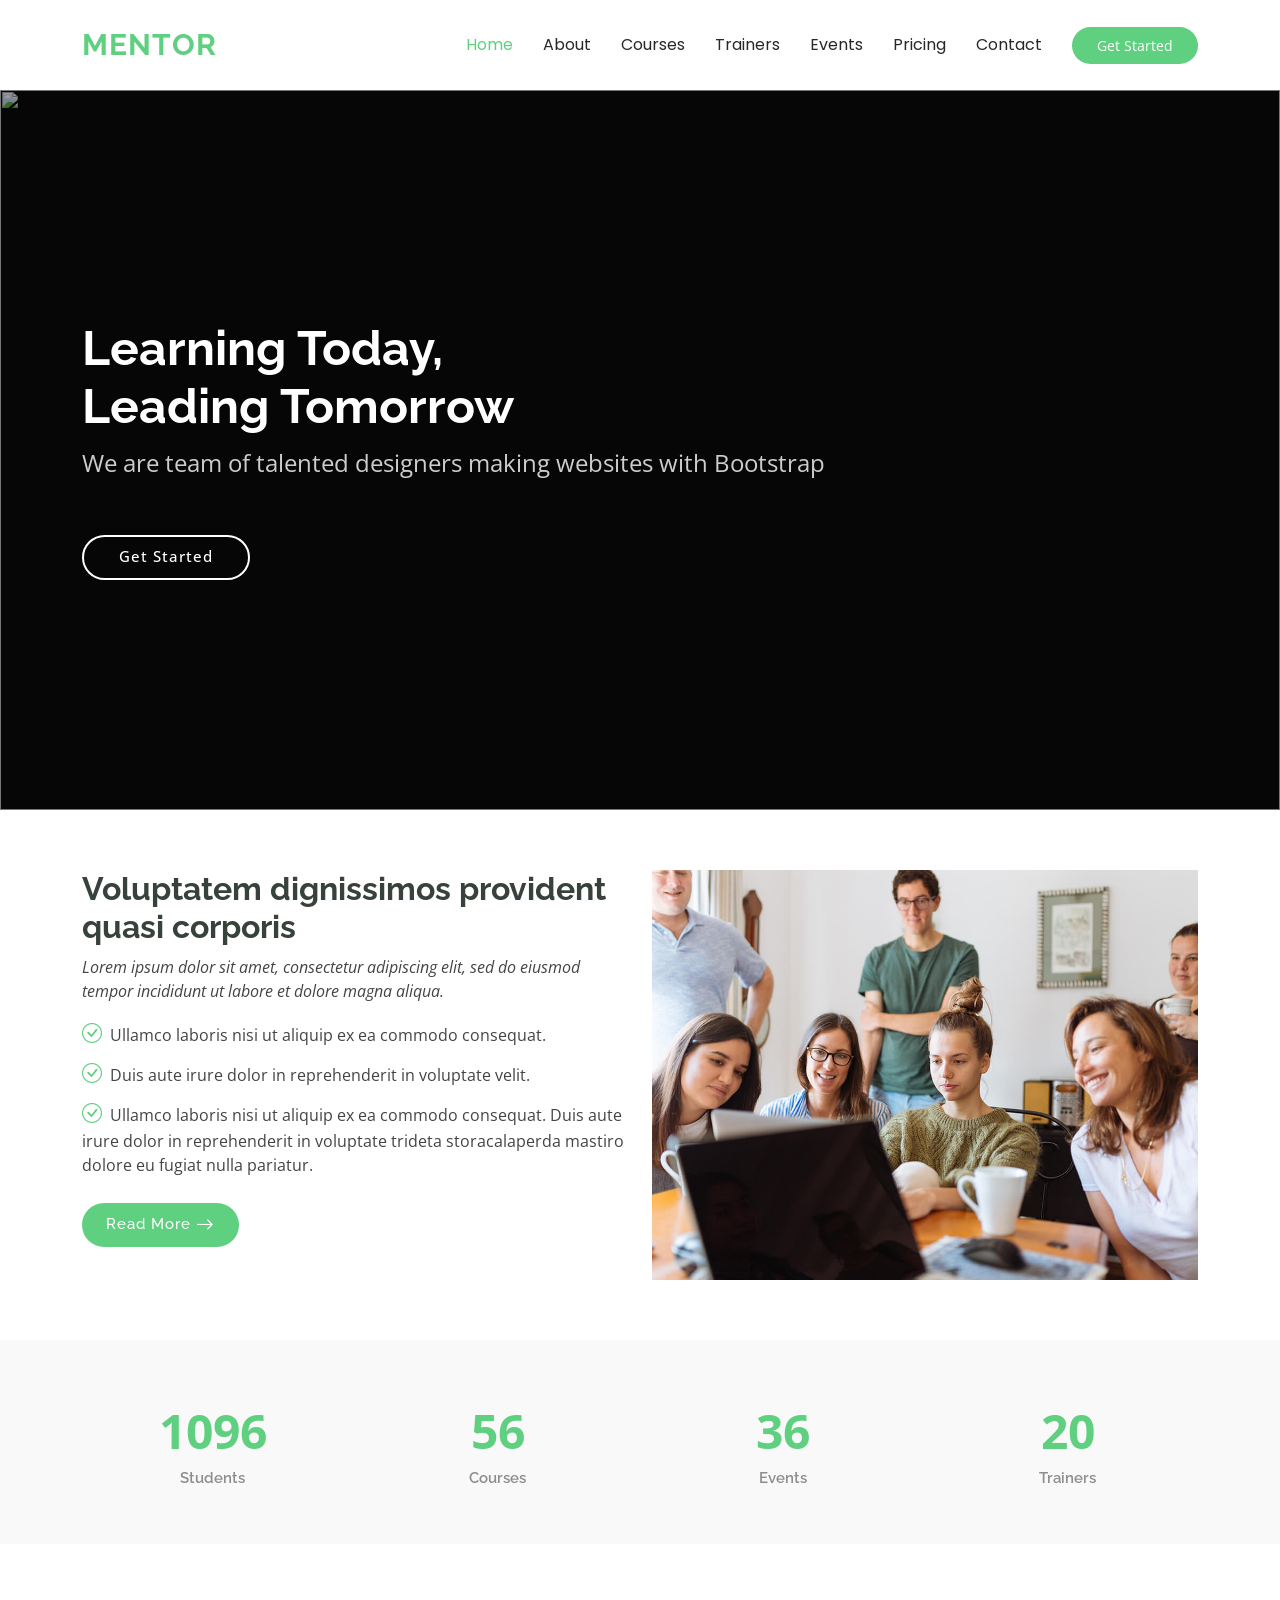
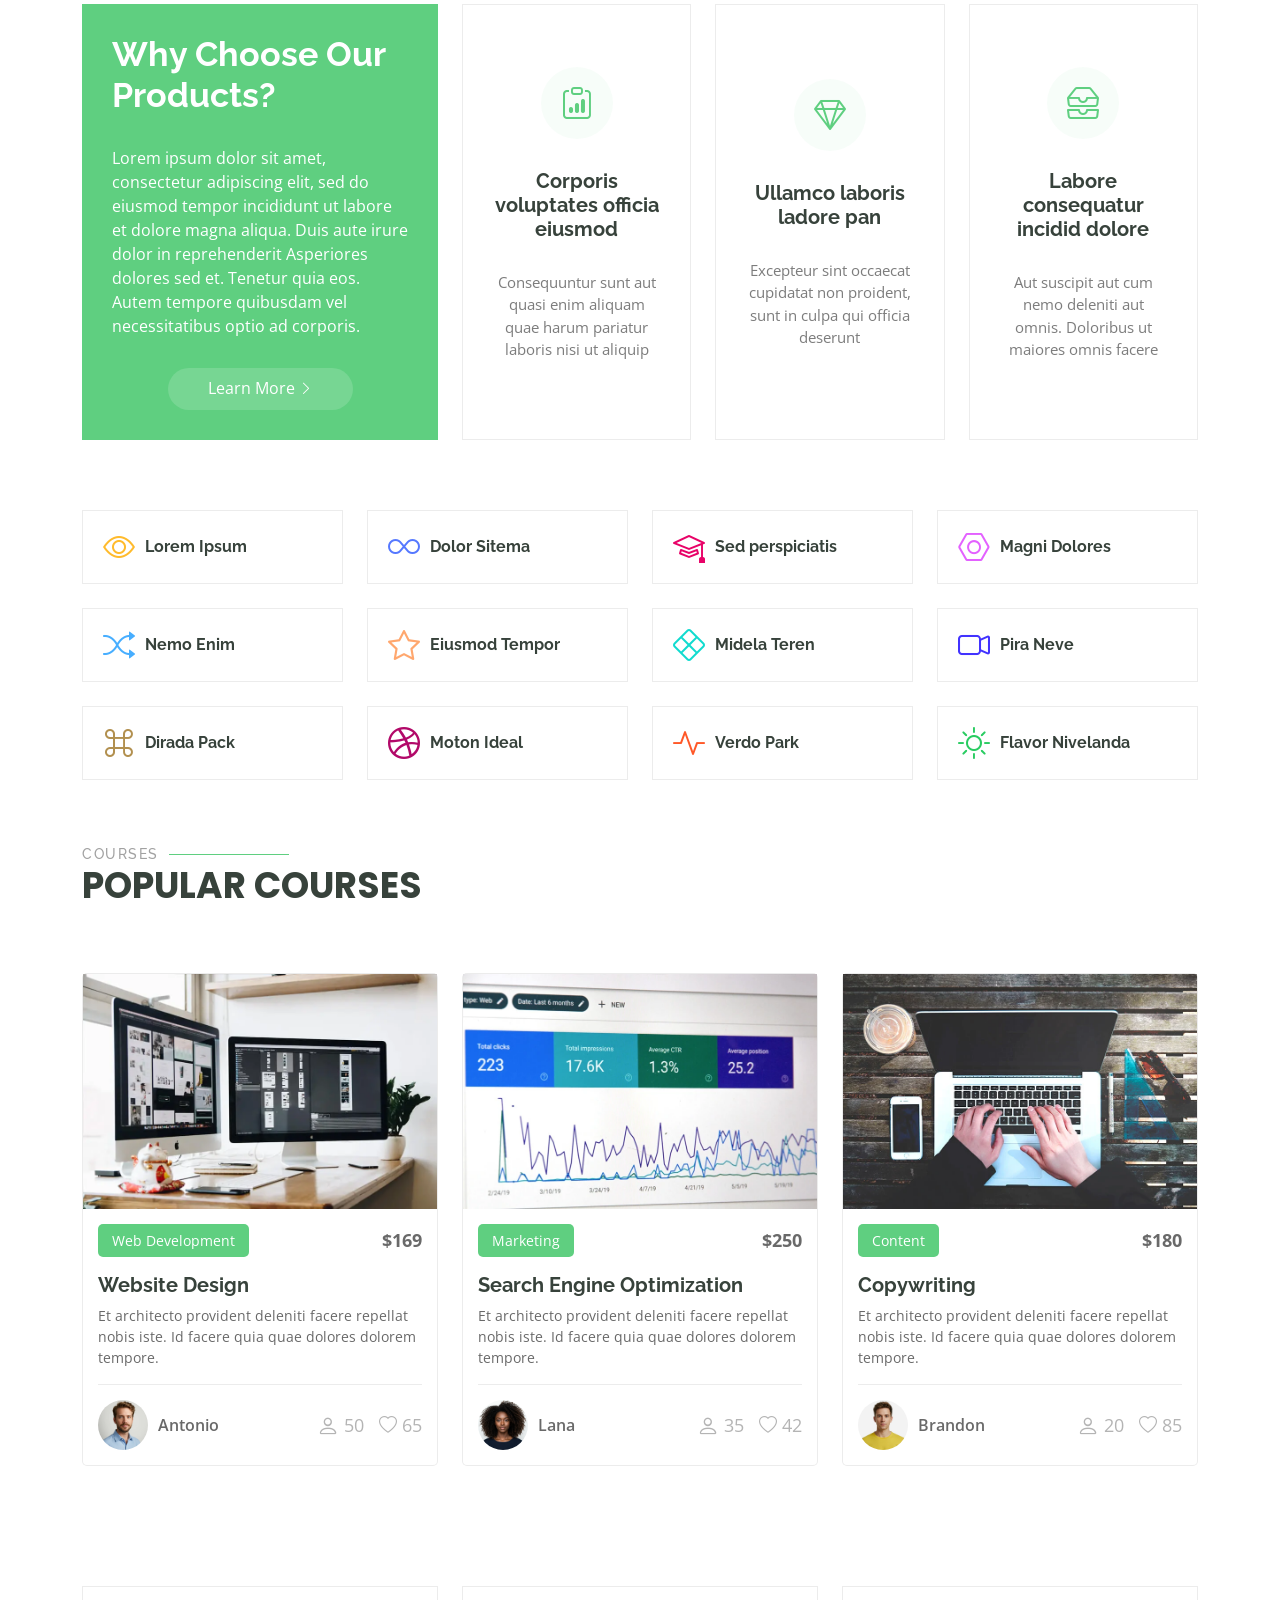
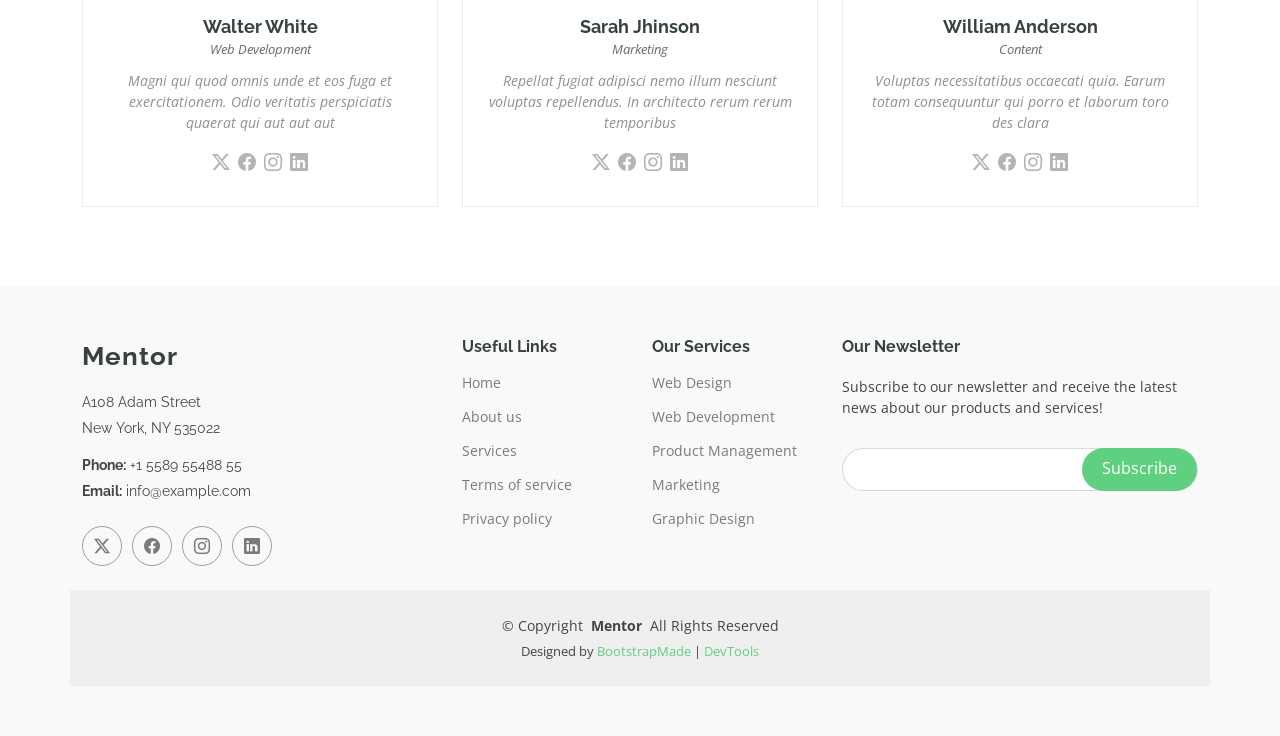
==== index.html @ c57521d7 "addition of template" ====
<!DOCTYPE html>
<html lang="en">

<head>
  <meta charset="utf-8">
  <meta content="width=device-width, initial-scale=1.0" name="viewport">
  <title>Index - Mentor Bootstrap Template</title>
  <meta name="description" content="">
  <meta name="keywords" content="">

  <!-- Favicons -->
  <link href="assets/img/favicon.png" rel="icon">
  <link href="assets/img/apple-touch-icon.png" rel="apple-touch-icon">

  <!-- Fonts -->
  <link href="https://fonts.googleapis.com" rel="preconnect">
  <link href="https://fonts.gstatic.com" rel="preconnect" crossorigin>
  <link href="https://fonts.googleapis.com/css2?family=Open+Sans:ital,wght@0,300;0,400;0,500;0,600;0,700;0,800;1,300;1,400;1,500;1,600;1,700;1,800&family=Poppins:ital,wght@0,100;0,200;0,300;0,400;0,500;0,600;0,700;0,800;0,900;1,100;1,200;1,300;1,400;1,500;1,600;1,700;1,800;1,900&family=Raleway:ital,wght@0,100;0,200;0,300;0,400;0,500;0,600;0,700;0,800;0,900;1,100;1,200;1,300;1,400;1,500;1,600;1,700;1,800;1,900&display=swap" rel="stylesheet">

  <!-- Vendor CSS Files -->
  <link href="assets/vendor/bootstrap/css/bootstrap.min.css" rel="stylesheet">
  <link href="assets/vendor/bootstrap-icons/bootstrap-icons.css" rel="stylesheet">
  <link href="assets/vendor/aos/aos.css" rel="stylesheet">
  <link href="assets/vendor/glightbox/css/glightbox.min.css" rel="stylesheet">
  <link href="assets/vendor/swiper/swiper-bundle.min.css" rel="stylesheet">

  <!-- Main CSS File -->
  <link href="assets/css/main.css" rel="stylesheet">

  <!-- =======================================================
  * Template Name: Mentor
  * Template URL: https://bootstrapmade.com/mentor-free-education-bootstrap-theme/
  * Updated: Jul 07 2025 with Bootstrap v5.3.7
  * Author: BootstrapMade.com
  * License: https://bootstrapmade.com/license/
  ======================================================== -->
</head>

<body class="index-page">

  <header id="header" class="header d-flex align-items-center sticky-top">
    <div class="container-fluid container-xl position-relative d-flex align-items-center">

      <a href="index.html" class="logo d-flex align-items-center me-auto">
        <!-- Uncomment the line below if you also wish to use an image logo -->
        <!-- <img src="assets/img/logo.webp" alt=""> -->
        <h1 class="sitename">Mentor</h1>
      </a>

      <nav id="navmenu" class="navmenu">
        <ul>
          <li><a href="index.html" class="active">Home<br></a></li>
          <li><a href="about.html">About</a></li>
          <li><a href="courses.html">Courses</a></li>
          <li><a href="trainers.html">Trainers</a></li>
          <li><a href="events.html">Events</a></li>
          <li><a href="pricing.html">Pricing</a></li>
          <li><a href="contact.html">Contact</a></li>
        </ul>
        <i class="mobile-nav-toggle d-xl-none bi bi-list"></i>
      </nav>

      <a class="btn-getstarted" href="courses.html">Get Started</a>

    </div>
  </header>

  <main class="main">

    <!-- Hero Section -->
    <section id="hero" class="hero section dark-background">

      <img src="assets/img/hero-bg.jpg" alt="" data-aos="fade-in">

      <div class="container">
        <h2 data-aos="fade-up" data-aos-delay="100">Learning Today,<br>Leading Tomorrow</h2>
        <p data-aos="fade-up" data-aos-delay="200">We are team of talented designers making websites with Bootstrap</p>
        <div class="d-flex mt-4" data-aos="fade-up" data-aos-delay="300">
          <a href="courses.html" class="btn-get-started">Get Started</a>
        </div>
      </div>

    </section><!-- /Hero Section -->

    <!-- About Section -->
    <section id="about" class="about section">

      <div class="container">

        <div class="row gy-4">

          <div class="col-lg-6 order-1 order-lg-2" data-aos="fade-up" data-aos-delay="100">
            <img src="assets/img/about.jpg" class="img-fluid" alt="">
          </div>

          <div class="col-lg-6 order-2 order-lg-1 content" data-aos="fade-up" data-aos-delay="200">
            <h3>Voluptatem dignissimos provident quasi corporis</h3>
            <p class="fst-italic">
              Lorem ipsum dolor sit amet, consectetur adipiscing elit, sed do eiusmod tempor incididunt ut labore et dolore
              magna aliqua.
            </p>
            <ul>
              <li><i class="bi bi-check-circle"></i> <span>Ullamco laboris nisi ut aliquip ex ea commodo consequat.</span></li>
              <li><i class="bi bi-check-circle"></i> <span>Duis aute irure dolor in reprehenderit in voluptate velit.</span></li>
              <li><i class="bi bi-check-circle"></i> <span>Ullamco laboris nisi ut aliquip ex ea commodo consequat. Duis aute irure dolor in reprehenderit in voluptate trideta storacalaperda mastiro dolore eu fugiat nulla pariatur.</span></li>
            </ul>
            <a href="#" class="read-more"><span>Read More</span><i class="bi bi-arrow-right"></i></a>
          </div>

        </div>

      </div>

    </section><!-- /About Section -->

    <!-- Counts Section -->
    <section id="counts" class="section counts light-background">

      <div class="container" data-aos="fade-up" data-aos-delay="100">

        <div class="row gy-4">

          <div class="col-lg-3 col-md-6">
            <div class="stats-item text-center w-100 h-100">
              <span data-purecounter-start="0" data-purecounter-end="1232" data-purecounter-duration="1" class="purecounter"></span>
              <p>Students</p>
            </div>
          </div><!-- End Stats Item -->

          <div class="col-lg-3 col-md-6">
            <div class="stats-item text-center w-100 h-100">
              <span data-purecounter-start="0" data-purecounter-end="64" data-purecounter-duration="1" class="purecounter"></span>
              <p>Courses</p>
            </div>
          </div><!-- End Stats Item -->

          <div class="col-lg-3 col-md-6">
            <div class="stats-item text-center w-100 h-100">
              <span data-purecounter-start="0" data-purecounter-end="42" data-purecounter-duration="1" class="purecounter"></span>
              <p>Events</p>
            </div>
          </div><!-- End Stats Item -->

          <div class="col-lg-3 col-md-6">
            <div class="stats-item text-center w-100 h-100">
              <span data-purecounter-start="0" data-purecounter-end="24" data-purecounter-duration="1" class="purecounter"></span>
              <p>Trainers</p>
            </div>
          </div><!-- End Stats Item -->

        </div>

      </div>

    </section><!-- /Counts Section -->

    <!-- Why Us Section -->
    <section id="why-us" class="section why-us">

      <div class="container">

        <div class="row gy-4">

          <div class="col-lg-4" data-aos="fade-up" data-aos-delay="100">
            <div class="why-box">
              <h3>Why Choose Our Products?</h3>
              <p>
                Lorem ipsum dolor sit amet, consectetur adipiscing elit, sed do eiusmod tempor incididunt ut labore et dolore magna aliqua. Duis aute irure dolor in reprehenderit
                Asperiores dolores sed et. Tenetur quia eos. Autem tempore quibusdam vel necessitatibus optio ad corporis.
              </p>
              <div class="text-center">
                <a href="#" class="more-btn"><span>Learn More</span> <i class="bi bi-chevron-right"></i></a>
              </div>
            </div>
          </div><!-- End Why Box -->

          <div class="col-lg-8 d-flex align-items-stretch">
            <div class="row gy-4" data-aos="fade-up" data-aos-delay="200">

              <div class="col-xl-4">
                <div class="icon-box d-flex flex-column justify-content-center align-items-center">
                  <i class="bi bi-clipboard-data"></i>
                  <h4>Corporis voluptates officia eiusmod</h4>
                  <p>Consequuntur sunt aut quasi enim aliquam quae harum pariatur laboris nisi ut aliquip</p>
                </div>
              </div><!-- End Icon Box -->

              <div class="col-xl-4" data-aos="fade-up" data-aos-delay="300">
                <div class="icon-box d-flex flex-column justify-content-center align-items-center">
                  <i class="bi bi-gem"></i>
                  <h4>Ullamco laboris ladore pan</h4>
                  <p>Excepteur sint occaecat cupidatat non proident, sunt in culpa qui officia deserunt</p>
                </div>
              </div><!-- End Icon Box -->

              <div class="col-xl-4" data-aos="fade-up" data-aos-delay="400">
                <div class="icon-box d-flex flex-column justify-content-center align-items-center">
                  <i class="bi bi-inboxes"></i>
                  <h4>Labore consequatur incidid dolore</h4>
                  <p>Aut suscipit aut cum nemo deleniti aut omnis. Doloribus ut maiores omnis facere</p>
                </div>
              </div><!-- End Icon Box -->

            </div>
          </div>

        </div>

      </div>

    </section><!-- /Why Us Section -->

    <!-- Features Section -->
    <section id="features" class="features section">

      <div class="container">

        <div class="row gy-4">

          <div class="col-lg-3 col-md-4" data-aos="fade-up" data-aos-delay="100">
            <div class="features-item">
              <i class="bi bi-eye" style="color: #ffbb2c;"></i>
              <h3><a href="" class="stretched-link">Lorem Ipsum</a></h3>
            </div>
          </div><!-- End Feature Item -->

          <div class="col-lg-3 col-md-4" data-aos="fade-up" data-aos-delay="200">
            <div class="features-item">
              <i class="bi bi-infinity" style="color: #5578ff;"></i>
              <h3><a href="" class="stretched-link">Dolor Sitema</a></h3>
            </div>
          </div><!-- End Feature Item -->

          <div class="col-lg-3 col-md-4" data-aos="fade-up" data-aos-delay="300">
            <div class="features-item">
              <i class="bi bi-mortarboard" style="color: #e80368;"></i>
              <h3><a href="" class="stretched-link">Sed perspiciatis</a></h3>
            </div>
          </div><!-- End Feature Item -->

          <div class="col-lg-3 col-md-4" data-aos="fade-up" data-aos-delay="400">
            <div class="features-item">
              <i class="bi bi-nut" style="color: #e361ff;"></i>
              <h3><a href="" class="stretched-link">Magni Dolores</a></h3>
            </div>
          </div><!-- End Feature Item -->

          <div class="col-lg-3 col-md-4" data-aos="fade-up" data-aos-delay="500">
            <div class="features-item">
              <i class="bi bi-shuffle" style="color: #47aeff;"></i>
              <h3><a href="" class="stretched-link">Nemo Enim</a></h3>
            </div>
          </div><!-- End Feature Item -->

          <div class="col-lg-3 col-md-4" data-aos="fade-up" data-aos-delay="600">
            <div class="features-item">
              <i class="bi bi-star" style="color: #ffa76e;"></i>
              <h3><a href="" class="stretched-link">Eiusmod Tempor</a></h3>
            </div>
          </div><!-- End Feature Item -->

          <div class="col-lg-3 col-md-4" data-aos="fade-up" data-aos-delay="700">
            <div class="features-item">
              <i class="bi bi-x-diamond" style="color: #11dbcf;"></i>
              <h3><a href="" class="stretched-link">Midela Teren</a></h3>
            </div>
          </div><!-- End Feature Item -->

          <div class="col-lg-3 col-md-4" data-aos="fade-up" data-aos-delay="800">
            <div class="features-item">
              <i class="bi bi-camera-video" style="color: #4233ff;"></i>
              <h3><a href="" class="stretched-link">Pira Neve</a></h3>
            </div>
          </div><!-- End Feature Item -->

          <div class="col-lg-3 col-md-4" data-aos="fade-up" data-aos-delay="900">
            <div class="features-item">
              <i class="bi bi-command" style="color: #b2904f;"></i>
              <h3><a href="" class="stretched-link">Dirada Pack</a></h3>
            </div>
          </div><!-- End Feature Item -->

          <div class="col-lg-3 col-md-4" data-aos="fade-up" data-aos-delay="1000">
            <div class="features-item">
              <i class="bi bi-dribbble" style="color: #b20969;"></i>
              <h3><a href="" class="stretched-link">Moton Ideal</a></h3>
            </div>
          </div><!-- End Feature Item -->

          <div class="col-lg-3 col-md-4" data-aos="fade-up" data-aos-delay="1100">
            <div class="features-item">
              <i class="bi bi-activity" style="color: #ff5828;"></i>
              <h3><a href="" class="stretched-link">Verdo Park</a></h3>
            </div>
          </div><!-- End Feature Item -->

          <div class="col-lg-3 col-md-4" data-aos="fade-up" data-aos-delay="1200">
            <div class="features-item">
              <i class="bi bi-brightness-high" style="color: #29cc61;"></i>
              <h3><a href="" class="stretched-link">Flavor Nivelanda</a></h3>
            </div>
          </div><!-- End Feature Item -->

        </div>

      </div>

    </section><!-- /Features Section -->

    <!-- Courses Section -->
    <section id="courses" class="courses section">

      <!-- Section Title -->
      <div class="container section-title" data-aos="fade-up">
        <h2>Courses</h2>
        <p>Popular Courses</p>
      </div><!-- End Section Title -->

      <div class="container">

        <div class="row">

          <div class="col-lg-4 col-md-6 d-flex align-items-stretch" data-aos="zoom-in" data-aos-delay="100">
            <div class="course-item">
              <img src="assets/img/course/course-1.webp" class="img-fluid" alt="...">
              <div class="course-content">
                <div class="d-flex justify-content-between align-items-center mb-3">
                  <p class="category">Web Development</p>
                  <p class="price">$169</p>
                </div>

                <h3><a href="course-details.html">Website Design</a></h3>
                <p class="description">Et architecto provident deleniti facere repellat nobis iste. Id facere quia quae dolores dolorem tempore.</p>
                <div class="trainer d-flex justify-content-between align-items-center">
                  <div class="trainer-profile d-flex align-items-center">
                    <img src="assets/img/person/person-m-7.webp" class="img-fluid" alt="">
                    <a href="" class="trainer-link">Antonio</a>
                  </div>
                  <div class="trainer-rank d-flex align-items-center">
                    <i class="bi bi-person user-icon"></i>&nbsp;50
                    &nbsp;&nbsp;
                    <i class="bi bi-heart heart-icon"></i>&nbsp;65
                  </div>
                </div>
              </div>
            </div>
          </div> <!-- End Course Item-->

          <div class="col-lg-4 col-md-6 d-flex align-items-stretch mt-4 mt-md-0" data-aos="zoom-in" data-aos-delay="200">
            <div class="course-item">
              <img src="assets/img/course/course-2.webp" class="img-fluid" alt="...">
              <div class="course-content">
                <div class="d-flex justify-content-between align-items-center mb-3">
                  <p class="category">Marketing</p>
                  <p class="price">$250</p>
                </div>

                <h3><a href="course-details.html">Search Engine Optimization</a></h3>
                <p class="description">Et architecto provident deleniti facere repellat nobis iste. Id facere quia quae dolores dolorem tempore.</p>
                <div class="trainer d-flex justify-content-between align-items-center">
                  <div class="trainer-profile d-flex align-items-center">
                    <img src="assets/img/person/person-f-14.webp" class="img-fluid" alt="">
                    <a href="" class="trainer-link">Lana</a>
                  </div>
                  <div class="trainer-rank d-flex align-items-center">
                    <i class="bi bi-person user-icon"></i>&nbsp;35
                    &nbsp;&nbsp;
                    <i class="bi bi-heart heart-icon"></i>&nbsp;42
                  </div>
                </div>
              </div>
            </div>
          </div> <!-- End Course Item-->

          <div class="col-lg-4 col-md-6 d-flex align-items-stretch mt-4 mt-lg-0" data-aos="zoom-in" data-aos-delay="300">
            <div class="course-item">
              <img src="assets/img/course/course-3.webp" class="img-fluid" alt="...">
              <div class="course-content">
                <div class="d-flex justify-content-between align-items-center mb-3">
                  <p class="category">Content</p>
                  <p class="price">$180</p>
                </div>

                <h3><a href="course-details.html">Copywriting</a></h3>
                <p class="description">Et architecto provident deleniti facere repellat nobis iste. Id facere quia quae dolores dolorem tempore.</p>
                <div class="trainer d-flex justify-content-between align-items-center">
                  <div class="trainer-profile d-flex align-items-center">
                    <img src="assets/img/person/person-m-12.webp" class="img-fluid" alt="">
                    <a href="" class="trainer-link">Brandon</a>
                  </div>
                  <div class="trainer-rank d-flex align-items-center">
                    <i class="bi bi-person user-icon"></i>&nbsp;20
                    &nbsp;&nbsp;
                    <i class="bi bi-heart heart-icon"></i>&nbsp;85
                  </div>
                </div>
              </div>
            </div>
          </div> <!-- End Course Item-->

        </div>

      </div>

    </section><!-- /Courses Section -->

    <!-- Trainers Index Section -->
    <section id="trainers-index" class="section trainers-index">

      <div class="container">

        <div class="row">

          <div class="col-lg-4 col-md-6 d-flex" data-aos="fade-up" data-aos-delay="100">
            <div class="member">
              <img src="assets/img/trainers/trainer-1.jpg" class="img-fluid" alt="">
              <div class="member-content">
                <h4>Walter White</h4>
                <span>Web Development</span>
                <p>
                  Magni qui quod omnis unde et eos fuga et exercitationem. Odio veritatis perspiciatis quaerat qui aut aut aut
                </p>
                <div class="social">
                  <a href=""><i class="bi bi-twitter-x"></i></a>
                  <a href=""><i class="bi bi-facebook"></i></a>
                  <a href=""><i class="bi bi-instagram"></i></a>
                  <a href=""><i class="bi bi-linkedin"></i></a>
                </div>
              </div>
            </div>
          </div><!-- End Team Member -->

          <div class="col-lg-4 col-md-6 d-flex" data-aos="fade-up" data-aos-delay="200">
            <div class="member">
              <img src="assets/img/trainers/trainer-2.jpg" class="img-fluid" alt="">
              <div class="member-content">
                <h4>Sarah Jhinson</h4>
                <span>Marketing</span>
                <p>
                  Repellat fugiat adipisci nemo illum nesciunt voluptas repellendus. In architecto rerum rerum temporibus
                </p>
                <div class="social">
                  <a href=""><i class="bi bi-twitter-x"></i></a>
                  <a href=""><i class="bi bi-facebook"></i></a>
                  <a href=""><i class="bi bi-instagram"></i></a>
                  <a href=""><i class="bi bi-linkedin"></i></a>
                </div>
              </div>
            </div>
          </div><!-- End Team Member -->

          <div class="col-lg-4 col-md-6 d-flex" data-aos="fade-up" data-aos-delay="300">
            <div class="member">
              <img src="assets/img/trainers/trainer-3.jpg" class="img-fluid" alt="">
              <div class="member-content">
                <h4>William Anderson</h4>
                <span>Content</span>
                <p>
                  Voluptas necessitatibus occaecati quia. Earum totam consequuntur qui porro et laborum toro des clara
                </p>
                <div class="social">
                  <a href=""><i class="bi bi-twitter-x"></i></a>
                  <a href=""><i class="bi bi-facebook"></i></a>
                  <a href=""><i class="bi bi-instagram"></i></a>
                  <a href=""><i class="bi bi-linkedin"></i></a>
                </div>
              </div>
            </div>
          </div><!-- End Team Member -->

        </div>

      </div>

    </section><!-- /Trainers Index Section -->

  </main>

  <footer id="footer" class="footer position-relative light-background">

    <div class="container footer-top">
      <div class="row gy-4">
        <div class="col-lg-4 col-md-6 footer-about">
          <a href="index.html" class="logo d-flex align-items-center">
            <span class="sitename">Mentor</span>
          </a>
          <div class="footer-contact pt-3">
            <p>A108 Adam Street</p>
            <p>New York, NY 535022</p>
            <p class="mt-3"><strong>Phone:</strong> <span>+1 5589 55488 55</span></p>
            <p><strong>Email:</strong> <span>info@example.com</span></p>
          </div>
          <div class="social-links d-flex mt-4">
            <a href=""><i class="bi bi-twitter-x"></i></a>
            <a href=""><i class="bi bi-facebook"></i></a>
            <a href=""><i class="bi bi-instagram"></i></a>
            <a href=""><i class="bi bi-linkedin"></i></a>
          </div>
        </div>

        <div class="col-lg-2 col-md-3 footer-links">
          <h4>Useful Links</h4>
          <ul>
            <li><a href="#">Home</a></li>
            <li><a href="#">About us</a></li>
            <li><a href="#">Services</a></li>
            <li><a href="#">Terms of service</a></li>
            <li><a href="#">Privacy policy</a></li>
          </ul>
        </div>

        <div class="col-lg-2 col-md-3 footer-links">
          <h4>Our Services</h4>
          <ul>
            <li><a href="#">Web Design</a></li>
            <li><a href="#">Web Development</a></li>
            <li><a href="#">Product Management</a></li>
            <li><a href="#">Marketing</a></li>
            <li><a href="#">Graphic Design</a></li>
          </ul>
        </div>

        <div class="col-lg-4 col-md-12 footer-newsletter">
          <h4>Our Newsletter</h4>
          <p>Subscribe to our newsletter and receive the latest news about our products and services!</p>
          <form action="#" method="post" class="email-form">
            <div class="newsletter-form"><input type="email" name="email"><input type="submit" value="Subscribe"></div>
            <div class="loading">Loading</div>
            <div class="error-message"></div>
            <div class="sent-message">Your subscription request has been sent. Thank you!</div>
          </form>
        </div>

      </div>
    </div>

    <div class="container copyright text-center mt-4">
      <p>© <span>Copyright</span> <strong class="px-1 sitename">Mentor</strong> <span>All Rights Reserved</span></p>
      <div class="credits">
        <!-- All the links in the footer should remain intact. -->
        <!-- You can delete the links only if you've purchased the pro version. -->
        <!-- Licensing information: https://bootstrapmade.com/license/ -->
        Designed by <a href="https://bootstrapmade.com/">BootstrapMade</a> | <a href="https://bootstrapmade.com/tools/">DevTools</a>
      </div>
    </div>

  </footer>

  <!-- Scroll Top -->
  <a href="#" id="scroll-top" class="scroll-top d-flex align-items-center justify-content-center"><i class="bi bi-arrow-up-short"></i></a>

  <!-- Preloader -->
  <div id="preloader"></div>

  <!-- Vendor JS Files -->
  <script src="assets/vendor/bootstrap/js/bootstrap.bundle.min.js"></script>
  <script src="assets/vendor/aos/aos.js"></script>
  <script src="assets/vendor/glightbox/js/glightbox.min.js"></script>
  <script src="assets/vendor/purecounter/purecounter_vanilla.js"></script>
  <script src="assets/vendor/swiper/swiper-bundle.min.js"></script>

  <!-- Main JS File -->
  <script src="assets/js/main.js"></script>

</body>

</html>
---- assets/css/main.css ----
/**
* Template Name: Mentor
* Template URL: https://bootstrapmade.com/mentor-free-education-bootstrap-theme/
* Updated: Jul 07 2025 with Bootstrap v5.3.7
* Author: BootstrapMade.com
* License: https://bootstrapmade.com/license/
*/

/*--------------------------------------------------------------
# Font & Color Variables
# Help: https://bootstrapmade.com/color-system/
--------------------------------------------------------------*/
/* Fonts */
:root {
  --default-font: "Open Sans",  system-ui, -apple-system, "Segoe UI", Roboto, "Helvetica Neue", Arial, "Noto Sans", "Liberation Sans", sans-serif, "Apple Color Emoji", "Segoe UI Emoji", "Segoe UI Symbol", "Noto Color Emoji";
  --heading-font: "Raleway",  sans-serif;
  --nav-font: "Poppins",  sans-serif;
}

/* Global Colors - The following color variables are used throughout the website. Updating them here will change the color scheme of the entire website */
:root { 
  --background-color: #ffffff; /* Background color for the entire website, including individual sections */
  --default-color: #444444; /* Default color used for the majority of the text content across the entire website */
  --heading-color: #37423b; /* Color for headings, subheadings and title throughout the website */
  --accent-color: #5fcf80; /* Accent color that represents your brand on the website. It's used for buttons, links, and other elements that need to stand out */
  --surface-color: #ffffff; /* The surface color is used as a background of boxed elements within sections, such as cards, icon boxes, or other elements that require a visual separation from the global background. */
  --contrast-color: #ffffff; /* Contrast color for text, ensuring readability against backgrounds of accent, heading, or default colors. */
}

/* Nav Menu Colors - The following color variables are used specifically for the navigation menu. They are separate from the global colors to allow for more customization options */
:root {
  --nav-color: #272828;  /* The default color of the main navmenu links */
  --nav-hover-color: #5fcf80; /* Applied to main navmenu links when they are hovered over or active */
  --nav-mobile-background-color: #ffffff; /* Used as the background color for mobile navigation menu */
  --nav-dropdown-background-color: #ffffff; /* Used as the background color for dropdown items that appear when hovering over primary navigation items */
  --nav-dropdown-color: #272828; /* Used for navigation links of the dropdown items in the navigation menu. */
  --nav-dropdown-hover-color: #5fcf80; /* Similar to --nav-hover-color, this color is applied to dropdown navigation links when they are hovered over. */
}

/* Color Presets - These classes override global colors when applied to any section or element, providing reuse of the sam color scheme. */

.light-background {
  --background-color: #f9f9f9;
  --surface-color: #ffffff;
}

.dark-background {
  --background-color: #060606;
  --default-color: #ffffff;
  --heading-color: #ffffff;
  --surface-color: #252525;
  --contrast-color: #ffffff;
}

/* Smooth scroll */
:root {
  scroll-behavior: smooth;
}

/*--------------------------------------------------------------
# General Styling & Shared Classes
--------------------------------------------------------------*/
body {
  color: var(--default-color);
  background-color: var(--background-color);
  font-family: var(--default-font);
}

a {
  color: var(--accent-color);
  text-decoration: none;
  transition: 0.3s;
}

a:hover {
  color: color-mix(in srgb, var(--accent-color), transparent 25%);
  text-decoration: none;
}

h1,
h2,
h3,
h4,
h5,
h6 {
  color: var(--heading-color);
  font-family: var(--heading-font);
}

/* Email Form Messages
------------------------------*/
.email-form .error-message {
  display: none;
  background: #df1529;
  color: #ffffff;
  text-align: left;
  padding: 15px;
  margin-bottom: 24px;
  font-weight: 600;
}

.email-form .sent-message {
  display: none;
  color: #ffffff;
  background: #059652;
  text-align: center;
  padding: 15px;
  margin-bottom: 24px;
  font-weight: 600;
}

.email-form .loading {
  display: none;
  background: var(--surface-color);
  text-align: center;
  padding: 15px;
  margin-bottom: 24px;
}

.email-form .loading:before {
  content: "";
  display: inline-block;
  border-radius: 50%;
  width: 24px;
  height: 24px;
  margin: 0 10px -6px 0;
  border: 3px solid var(--accent-color);
  border-top-color: var(--surface-color);
  animation: email-form-loading 1s linear infinite;
}

@keyframes email-form-loading {
  0% {
    transform: rotate(0deg);
  }

  100% {
    transform: rotate(360deg);
  }
}

/* Pulsating Play Button
------------------------------*/
.pulsating-play-btn {
  width: 94px;
  height: 94px;
  background: radial-gradient(var(--accent-color) 50%, color-mix(in srgb, var(--accent-color), transparent 75%) 52%);
  border-radius: 50%;
  display: block;
  position: relative;
  overflow: hidden;
}

.pulsating-play-btn:before {
  content: "";
  position: absolute;
  width: 120px;
  height: 120px;
  animation-delay: 0s;
  animation: pulsate-play-btn 2s;
  animation-direction: forwards;
  animation-iteration-count: infinite;
  animation-timing-function: steps;
  opacity: 1;
  border-radius: 50%;
  border: 5px solid color-mix(in srgb, var(--accent-color), transparent 30%);
  top: -15%;
  left: -15%;
  background: rgba(198, 16, 0, 0);
}

.pulsating-play-btn:after {
  content: "";
  position: absolute;
  left: 50%;
  top: 50%;
  transform: translateX(-40%) translateY(-50%);
  width: 0;
  height: 0;
  border-top: 10px solid transparent;
  border-bottom: 10px solid transparent;
  border-left: 15px solid #fff;
  z-index: 100;
  transition: all 400ms cubic-bezier(0.55, 0.055, 0.675, 0.19);
}

.pulsating-play-btn:hover:before {
  content: "";
  position: absolute;
  left: 50%;
  top: 50%;
  transform: translateX(-40%) translateY(-50%);
  width: 0;
  height: 0;
  border: none;
  border-top: 10px solid transparent;
  border-bottom: 10px solid transparent;
  border-left: 15px solid #fff;
  z-index: 200;
  animation: none;
  border-radius: 0;
}

.pulsating-play-btn:hover:after {
  border-left: 15px solid var(--accent-color);
  transform: scale(20);
}

@keyframes pulsate-play-btn {
  0% {
    transform: scale(0.6, 0.6);
    opacity: 1;
  }

  100% {
    transform: scale(1, 1);
    opacity: 0;
  }
}

/*--------------------------------------------------------------
# Global Header
--------------------------------------------------------------*/
.header {
  color: var(--default-color);
  background-color: var(--background-color);
  padding: 15px 0;
  transition: all 0.5s;
  z-index: 997;
}

.header .logo {
  line-height: 1;
}

.header .logo img {
  max-height: 36px;
  margin-right: 8px;
}

.header .logo h1 {
  font-weight: 700;
  font-size: 30px;
  margin: 0;
  letter-spacing: 1px;
  text-transform: uppercase;
  color: var(--accent-color);
}

.header .btn-getstarted,
.header .btn-getstarted:focus {
  color: var(--contrast-color);
  background: var(--accent-color);
  font-size: 14px;
  padding: 8px 25px;
  margin: 0 0 0 30px;
  border-radius: 50px;
  transition: 0.3s;
}

.header .btn-getstarted:hover,
.header .btn-getstarted:focus:hover {
  color: var(--contrast-color);
  background: color-mix(in srgb, var(--accent-color), transparent 15%);
}

@media (max-width: 1200px) {
  .header .logo {
    order: 1;
  }

  .header .btn-getstarted {
    order: 2;
    margin: 0 15px 0 0;
    padding: 6px 15px;
  }

  .header .navmenu {
    order: 3;
  }
}

.scrolled .header {
  box-shadow: 0px 0 18px rgba(0, 0, 0, 0.1);
}

/*--------------------------------------------------------------
# Navigation Menu
--------------------------------------------------------------*/
/* Navmenu - Desktop */
@media (min-width: 1200px) {
  .navmenu {
    padding: 0;
  }

  .navmenu ul {
    margin: 0;
    padding: 0;
    display: flex;
    list-style: none;
    align-items: center;
  }

  .navmenu li {
    position: relative;
  }

  .navmenu a,
  .navmenu a:focus {
    color: var(--nav-color);
    padding: 18px 15px;
    font-size: 16px;
    font-family: var(--nav-font);
    font-weight: 400;
    display: flex;
    align-items: center;
    justify-content: space-between;
    white-space: nowrap;
    transition: 0.3s;
  }

  .navmenu a i,
  .navmenu a:focus i {
    font-size: 12px;
    line-height: 0;
    margin-left: 5px;
    transition: 0.3s;
  }

  .navmenu li:last-child a {
    padding-right: 0;
  }

  .navmenu li:hover>a,
  .navmenu .active,
  .navmenu .active:focus {
    color: var(--nav-hover-color);
  }

  .navmenu .dropdown ul {
    margin: 0;
    padding: 10px 0;
    background: var(--nav-dropdown-background-color);
    display: block;
    position: absolute;
    visibility: hidden;
    left: 14px;
    top: 130%;
    opacity: 0;
    transition: 0.3s;
    border-radius: 4px;
    z-index: 99;
    box-shadow: 0px 0px 30px rgba(0, 0, 0, 0.1);
  }

  .navmenu .dropdown ul li {
    min-width: 200px;
  }

  .navmenu .dropdown ul a {
    padding: 10px 20px;
    font-size: 15px;
    text-transform: none;
    color: var(--nav-dropdown-color);
  }

  .navmenu .dropdown ul a i {
    font-size: 12px;
  }

  .navmenu .dropdown ul a:hover,
  .navmenu .dropdown ul .active:hover,
  .navmenu .dropdown ul li:hover>a {
    color: var(--nav-dropdown-hover-color);
  }

  .navmenu .dropdown:hover>ul {
    opacity: 1;
    top: 100%;
    visibility: visible;
  }

  .navmenu .dropdown .dropdown ul {
    top: 0;
    left: -90%;
    visibility: hidden;
  }

  .navmenu .dropdown .dropdown:hover>ul {
    opacity: 1;
    top: 0;
    left: -100%;
    visibility: visible;
  }
}

/* Navmenu - Mobile */
@media (max-width: 1199px) {
  .mobile-nav-toggle {
    color: var(--nav-color);
    font-size: 28px;
    line-height: 0;
    margin-right: 10px;
    cursor: pointer;
    transition: color 0.3s;
  }

  .navmenu {
    padding: 0;
    z-index: 9997;
  }

  .navmenu ul {
    display: none;
    list-style: none;
    position: absolute;
    inset: 60px 20px 20px 20px;
    padding: 10px 0;
    margin: 0;
    border-radius: 6px;
    background-color: var(--nav-mobile-background-color);
    border: 1px solid color-mix(in srgb, var(--default-color), transparent 90%);
    box-shadow: none;
    overflow-y: auto;
    transition: 0.3s;
    z-index: 9998;
  }

  .navmenu a,
  .navmenu a:focus {
    color: var(--nav-dropdown-color);
    padding: 10px 20px;
    font-family: var(--nav-font);
    font-size: 17px;
    font-weight: 500;
    display: flex;
    align-items: center;
    justify-content: space-between;
    white-space: nowrap;
    transition: 0.3s;
  }

  .navmenu a i,
  .navmenu a:focus i {
    font-size: 12px;
    line-height: 0;
    margin-left: 5px;
    width: 30px;
    height: 30px;
    display: flex;
    align-items: center;
    justify-content: center;
    border-radius: 50%;
    transition: 0.3s;
    background-color: color-mix(in srgb, var(--accent-color), transparent 90%);
  }

  .navmenu a i:hover,
  .navmenu a:focus i:hover {
    background-color: var(--accent-color);
    color: var(--contrast-color);
  }

  .navmenu a:hover,
  .navmenu .active,
  .navmenu .active:focus {
    color: var(--nav-dropdown-hover-color);
  }

  .navmenu .active i,
  .navmenu .active:focus i {
    background-color: var(--accent-color);
    color: var(--contrast-color);
    transform: rotate(180deg);
  }

  .navmenu .dropdown ul {
    position: static;
    display: none;
    z-index: 99;
    padding: 10px 0;
    margin: 10px 20px;
    background-color: var(--nav-dropdown-background-color);
    transition: all 0.5s ease-in-out;
  }

  .navmenu .dropdown ul ul {
    background-color: rgba(33, 37, 41, 0.1);
  }

  .navmenu .dropdown>.dropdown-active {
    display: block;
    background-color: rgba(33, 37, 41, 0.03);
  }

  .mobile-nav-active {
    overflow: hidden;
  }

  .mobile-nav-active .mobile-nav-toggle {
    color: #fff;
    position: absolute;
    font-size: 32px;
    top: 15px;
    right: 15px;
    margin-right: 0;
    z-index: 9999;
  }

  .mobile-nav-active .navmenu {
    position: fixed;
    overflow: hidden;
    inset: 0;
    background: rgba(33, 37, 41, 0.8);
    transition: 0.3s;
  }

  .mobile-nav-active .navmenu>ul {
    display: block;
  }
}

/*--------------------------------------------------------------
# Global Footer
--------------------------------------------------------------*/
.footer {
  color: var(--default-color);
  background-color: var(--background-color);
  font-size: 14px;
  padding-bottom: 50px;
  position: relative;
}

.footer .footer-top {
  padding-top: 50px;
}

.footer .footer-about .logo {
  margin-bottom: 0;
}

.footer .footer-about .logo img {
  max-height: 40px;
  margin-right: 6px;
}

.footer .footer-about .logo span {
  font-size: 26px;
  font-weight: 700;
  letter-spacing: 1px;
  font-family: var(--heading-font);
  color: var(--heading-color);
}

.footer .footer-about p {
  font-size: 14px;
  font-family: var(--heading-font);
}

.footer .social-links a {
  display: flex;
  align-items: center;
  justify-content: center;
  width: 40px;
  height: 40px;
  border-radius: 50%;
  border: 1px solid color-mix(in srgb, var(--default-color), transparent 50%);
  font-size: 16px;
  color: color-mix(in srgb, var(--default-color), transparent 30%);
  margin-right: 10px;
  transition: 0.3s;
}

.footer .social-links a:hover {
  color: var(--accent-color);
  border-color: var(--accent-color);
}

.footer h4 {
  font-size: 16px;
  font-weight: bold;
  position: relative;
  padding-bottom: 12px;
}

.footer .footer-links {
  margin-bottom: 30px;
}

.footer .footer-links ul {
  list-style: none;
  padding: 0;
  margin: 0;
}

.footer .footer-links ul i {
  padding-right: 2px;
  font-size: 12px;
  line-height: 0;
}

.footer .footer-links ul li {
  padding: 10px 0;
  display: flex;
  align-items: center;
}

.footer .footer-links ul li:first-child {
  padding-top: 0;
}

.footer .footer-links ul a {
  color: color-mix(in srgb, var(--default-color), transparent 30%);
  display: inline-block;
  line-height: 1;
}

.footer .footer-links ul a:hover {
  color: var(--accent-color);
}

.footer .footer-contact p {
  margin-bottom: 5px;
}

.footer .footer-newsletter .newsletter-form {
  margin-top: 30px;
  margin-bottom: 15px;
  padding: 6px 8px;
  position: relative;
  border-radius: 50px;
  border: 1px solid color-mix(in srgb, var(--default-color), transparent 80%);
  display: flex;
  background-color: var(--surface-color);
  transition: 0.3s;
}

.footer .footer-newsletter .newsletter-form:focus-within {
  border-color: var(--accent-color);
}

.footer .footer-newsletter .newsletter-form input[type=email] {
  border: 0;
  padding: 4px 8px;
  width: 100%;
  background-color: var(--surface-color);
  color: var(--default-color);
}

.footer .footer-newsletter .newsletter-form input[type=email]:focus-visible {
  outline: none;
}

.footer .footer-newsletter .newsletter-form input[type=submit] {
  border: 0;
  font-size: 16px;
  padding: 0 20px 2px 20px;
  margin: -7px -8px -7px 0;
  background: var(--accent-color);
  color: var(--contrast-color);
  transition: 0.3s;
  border-radius: 50px;
}

.footer .footer-newsletter .newsletter-form input[type=submit]:hover {
  background: color-mix(in srgb, var(--accent-color), transparent 20%);
}

.footer .copyright {
  padding-top: 25px;
  padding-bottom: 25px;
  background-color: color-mix(in srgb, var(--default-color), transparent 95%);
}

.footer .copyright p {
  margin-bottom: 0;
}

.footer .credits {
  margin-top: 6px;
  font-size: 13px;
}

/*--------------------------------------------------------------
# Preloader
--------------------------------------------------------------*/
#preloader {
  position: fixed;
  inset: 0;
  z-index: 999999;
  overflow: hidden;
  background: var(--background-color);
  transition: all 0.6s ease-out;
}

#preloader:before {
  content: "";
  position: fixed;
  top: calc(50% - 30px);
  left: calc(50% - 30px);
  border: 6px solid #ffffff;
  border-color: var(--accent-color) transparent var(--accent-color) transparent;
  border-radius: 50%;
  width: 60px;
  height: 60px;
  animation: animate-preloader 1.5s linear infinite;
}

@keyframes animate-preloader {
  0% {
    transform: rotate(0deg);
  }

  100% {
    transform: rotate(360deg);
  }
}

/*--------------------------------------------------------------
# Scroll Top Button
--------------------------------------------------------------*/
.scroll-top {
  position: fixed;
  visibility: hidden;
  opacity: 0;
  right: 15px;
  bottom: -15px;
  z-index: 99999;
  background-color: var(--accent-color);
  width: 44px;
  height: 44px;
  border-radius: 50px;
  transition: all 0.4s;
}

.scroll-top i {
  font-size: 24px;
  color: var(--contrast-color);
  line-height: 0;
}

.scroll-top:hover {
  background-color: color-mix(in srgb, var(--accent-color), transparent 20%);
  color: var(--contrast-color);
}

.scroll-top.active {
  visibility: visible;
  opacity: 1;
  bottom: 15px;
}

/*--------------------------------------------------------------
# Disable aos animation delay on mobile devices
--------------------------------------------------------------*/
@media screen and (max-width: 768px) {
  [data-aos-delay] {
    transition-delay: 0 !important;
  }
}

/*--------------------------------------------------------------
# Global Page Titles & Breadcrumbs
--------------------------------------------------------------*/
.page-title {
  --default-color: var(--contrast-color);
  --background-color: var(--accent-color);
  --heading-color: var(--contrast-color);
  color: var(--default-color);
  background-color: var(--background-color);
  position: relative;
}

.page-title .heading {
  padding: 80px 0;
  border-top: 1px solid color-mix(in srgb, var(--default-color), transparent 90%);
}

.page-title .heading h1 {
  font-size: 38px;
  font-weight: 700;
}

.page-title nav {
  background-color: color-mix(in srgb, var(--accent-color) 90%, black 5%);
  padding: 20px 0;
}

.page-title nav a {
  color: var(--default-color);
}

.page-title nav ol {
  display: flex;
  flex-wrap: wrap;
  list-style: none;
  margin: 0;
  font-size: 16px;
  font-weight: 600;
}

.page-title nav ol li+li {
  padding-left: 10px;
}

.page-title nav ol li+li::before {
  content: "/";
  display: inline-block;
  padding-right: 10px;
  color: color-mix(in srgb, var(--default-color), transparent 70%);
}

/*--------------------------------------------------------------
# Global Sections
--------------------------------------------------------------*/
section,
.section {
  color: var(--default-color);
  background-color: var(--background-color);
  padding: 60px 0;
  scroll-margin-top: 900px;
  overflow: clip;
}

@media (max-width: 1199px) {

  section,
  .section {
    scroll-margin-top: 66px;
  }
}

/*--------------------------------------------------------------
# Global Section Titles
--------------------------------------------------------------*/
.section-title {
  padding-bottom: 60px;
  position: relative;
}

.section-title h2 {
  font-size: 14px;
  font-weight: 500;
  padding: 0;
  line-height: 1px;
  margin: 0;
  letter-spacing: 1.5px;
  text-transform: uppercase;
  color: color-mix(in srgb, var(--default-color), transparent 50%);
  position: relative;
}

.section-title h2::after {
  content: "";
  width: 120px;
  height: 1px;
  display: inline-block;
  background: var(--accent-color);
  margin: 4px 10px;
}

.section-title p {
  color: var(--heading-color);
  margin: 0;
  font-size: 36px;
  font-weight: 700;
  font-family: var(--nav-font);
  text-transform: uppercase;
}

/*--------------------------------------------------------------
# Hero Section
--------------------------------------------------------------*/
.hero {
  width: 100%;
  min-height: 80vh;
  position: relative;
  padding: 80px 0;
  display: flex;
  align-items: center;
  justify-content: center;
  color: var(--default-color);
}

.hero img {
  position: absolute;
  inset: 0;
  display: block;
  width: 100%;
  height: 100%;
  object-fit: cover;
  z-index: 1;
}

.hero:before {
  content: "";
  background: color-mix(in srgb, var(--background-color), transparent 60%);
  position: absolute;
  inset: 0;
  z-index: 2;
}

.hero .container {
  position: relative;
  z-index: 3;
}

.hero h2 {
  margin: 0;
  font-size: 48px;
  font-weight: 700;
}

.hero p {
  color: color-mix(in srgb, var(--default-color), transparent 20%);
  margin: 10px 0 0 0;
  font-size: 24px;
}

.hero .btn-get-started {
  font-weight: 500;
  font-size: 15px;
  letter-spacing: 1px;
  display: inline-block;
  padding: 8px 35px 10px 35px;
  border-radius: 50px;
  transition: 0.4s;
  margin-top: 30px;
  border: 2px solid var(--default-color);
  color: var(--default-color);
}

.hero .btn-get-started:hover {
  background: var(--accent-color);
  border: 2px solid var(--accent-color);
}

@media (max-width: 768px) {
  .hero h2 {
    font-size: 32px;
  }

  .hero p {
    font-size: 18px;
  }
}

/*--------------------------------------------------------------
# About Section
--------------------------------------------------------------*/
.about .content h3 {
  font-size: 2rem;
  font-weight: 700;
}

.about .content ul {
  list-style: none;
  padding: 0;
}

.about .content ul li {
  padding-bottom: 10px;
}

.about .content ul i {
  font-size: 1.25rem;
  margin-right: 4px;
  color: var(--accent-color);
}

.about .content p:last-child {
  margin-bottom: 0;
}

.about .content .read-more {
  background: var(--accent-color);
  color: var(--contrast-color);
  font-family: var(--heading-font);
  font-weight: 500;
  font-size: 15px;
  letter-spacing: 1px;
  padding: 10px 24px 12px 24px;
  border-radius: 50px;
  transition: 0.3s;
  display: inline-flex;
  align-items: center;
  justify-content: center;
}

.about .content .read-more i {
  font-size: 18px;
  margin-left: 5px;
  line-height: 0;
  transition: 0.3s;
}

.about .content .read-more:hover {
  background: color-mix(in srgb, var(--accent-color), transparent 20%);
  padding-right: 19px;
}

.about .content .read-more:hover i {
  margin-left: 10px;
}

/*--------------------------------------------------------------
# Counts Section
--------------------------------------------------------------*/
.counts {
  padding: 25px 0;
}

.counts .stats-item {
  padding: 30px;
  width: 100%;
}

.counts .stats-item span {
  font-size: 48px;
  display: block;
  color: var(--accent-color);
  font-weight: 700;
}

.counts .stats-item p {
  color: color-mix(in srgb, var(--default-color), transparent 40%);
  padding: 0;
  margin: 0;
  font-family: var(--heading-font);
  font-size: 15px;
  font-weight: 600;
}

/*--------------------------------------------------------------
# Why Us Section
--------------------------------------------------------------*/
.why-us .why-box {
  color: var(--contrast-color);
  background: var(--accent-color);
  padding: 30px;
}

.why-us .why-box h3 {
  color: var(--contrast-color);
  font-weight: 700;
  font-size: 34px;
  margin-bottom: 30px;
}

.why-us .why-box p {
  margin-bottom: 30px;
}

.why-us .why-box .more-btn {
  display: inline-block;
  background: color-mix(in srgb, var(--contrast-color), transparent 85%);
  padding: 8px 40px 10px 40px;
  color: var(--contrast-color);
  transition: all ease-in-out 0.4s;
  border-radius: 50px;
}

.why-us .why-box .more-btn i {
  font-size: 14px;
}

.why-us .why-box .more-btn:hover {
  color: var(--accent-color);
  background: var(--surface-color);
}

.why-us .icon-box {
  background-color: var(--surface-color);
  text-align: center;
  padding: 40px 30px;
  width: 100%;
  height: 100%;
  border: 1px solid color-mix(in srgb, var(--default-color), transparent 90%);
}

.why-us .icon-box i {
  color: var(--accent-color);
  font-size: 32px;
  margin-bottom: 30px;
  background: color-mix(in srgb, var(--accent-color), transparent 95%);
  border-radius: 50px;
  display: flex;
  align-items: center;
  justify-content: center;
  width: 72px;
  height: 72px;
  transition: 0.3s;
}

.why-us .icon-box h4 {
  font-size: 20px;
  font-weight: 700;
  margin: 0 0 30px 0;
}

.why-us .icon-box p {
  font-size: 15px;
  color: color-mix(in srgb, var(--default-color), transparent 30%);
}

.why-us .icon-box:hover i {
  color: var(--contrast-color);
  background: var(--accent-color);
}

/*--------------------------------------------------------------
# Features Section
--------------------------------------------------------------*/
.features {
  padding: 10px 0;
}

.features .features-item {
  background-color: var(--surface-color);
  display: flex;
  align-items: center;
  padding: 20px;
  transition: 0.3s;
  border: 1px solid color-mix(in srgb, var(--default-color), transparent 90%);
  position: relative;
}

.features .features-item i {
  font-size: 32px;
  padding-right: 10px;
  line-height: 0;
}

.features .features-item h3 {
  font-weight: 700;
  margin: 0;
  padding: 0;
  line-height: 1;
  font-size: 16px;
}

.features .features-item h3 a {
  color: var(--heading-color);
  transition: 0.3s;
}

.features .features-item:hover {
  border-color: var(--accent-color);
}

.features .features-item:hover h3 a {
  color: var(--accent-color);
}

/*--------------------------------------------------------------
# Courses Section
--------------------------------------------------------------*/
.courses .course-item {
  background-color: var(--surface-color);
  border: 1px solid color-mix(in srgb, var(--default-color), transparent 90%);
  border-radius: 5px;
}

.courses .course-content {
  padding: 15px;
}

.courses .course-content h3 {
  font-weight: 700;
  font-size: 20px;
}

.courses .course-content h3 a {
  color: var(--heading-color);
  transition: 0.3s;
}

.courses .course-content h3 a:hover {
  color: var(--accent-color);
}

.courses .course-content .category {
  background: var(--accent-color);
  color: var(--contrast-color);
  font-size: 14px;
  padding: 6px 14px;
  margin: 0;
  border-radius: 5px;
}

.courses .course-content .price {
  margin: 0;
  font-weight: 700;
  font-size: 18px;
  color: color-mix(in srgb, var(--default-color), transparent 20%);
}

.courses .course-content .description {
  font-size: 14px;
  color: color-mix(in srgb, var(--default-color), transparent 20%);
}

.courses .trainer {
  padding-top: 15px;
  border-top: 1px solid color-mix(in srgb, var(--default-color), transparent 90%);
}

.courses .trainer .trainer-profile img {
  max-width: 50px;
  border-radius: 50px;
}

.courses .trainer .trainer-profile .trainer-link {
  padding-left: 10px;
  font-weight: 600;
  font-size: 16px;
  color: color-mix(in srgb, var(--default-color), transparent 20%);
  transition: 0.3s;
}

.courses .trainer .trainer-profile .trainer-link:hover {
  color: var(--accent-color);
}

.courses .trainer .trainer-rank {
  font-size: 18px;
  color: color-mix(in srgb, var(--default-color), transparent 60%);
}

.courses .trainer .trainer-rank .user-icon {
  font-size: 22px;
}

/*--------------------------------------------------------------
# Trainers Index Section
--------------------------------------------------------------*/
.trainers-index .member {
  background-color: var(--surface-color);
  border: 1px solid color-mix(in srgb, var(--default-color), transparent 90%);
  text-align: center;
  margin-bottom: 20px;
}

.trainers-index .member img {
  margin: -1px -1px 30px -1px;
}

.trainers-index .member .member-content {
  padding: 0 20px 30px 20px;
}

.trainers-index .member h4 {
  font-weight: 700;
  margin-bottom: 2px;
  font-size: 18px;
}

.trainers-index .member span {
  font-style: italic;
  display: block;
  font-size: 13px;
  color: color-mix(in srgb, var(--default-color), transparent 20%);
}

.trainers-index .member p {
  padding-top: 10px;
  font-size: 14px;
  font-style: italic;
  color: color-mix(in srgb, var(--default-color), transparent 40%);
}

.trainers-index .member .social {
  margin-top: 15px;
}

.trainers-index .member .social a {
  color: color-mix(in srgb, var(--default-color), transparent 60%);
  transition: 0.3s;
}

.trainers-index .member .social a:hover {
  color: var(--accent-color);
}

.trainers-index .member .social i {
  font-size: 18px;
  margin: 0 2px;
}

/*--------------------------------------------------------------
# About Us Section
--------------------------------------------------------------*/
.about-us .content h3 {
  font-size: 2rem;
  font-weight: 700;
}

.about-us .content ul {
  list-style: none;
  padding: 0;
}

.about-us .content ul li {
  padding-bottom: 10px;
}

.about-us .content ul i {
  font-size: 1.25rem;
  margin-right: 4px;
  color: var(--accent-color);
}

.about-us .content p:last-child {
  margin-bottom: 0;
}

/*--------------------------------------------------------------
# Testimonials Section
--------------------------------------------------------------*/
.testimonials .testimonial-wrap {
  padding-left: 50px;
}

.testimonials .testimonials-carousel,
.testimonials .testimonials-slider {
  overflow: hidden;
}

.testimonials .testimonial-item {
  background-color: var(--surface-color);
  border: 1px solid color-mix(in srgb, var(--default-color), transparent 90%);
  box-sizing: content-box;
  padding: 30px 30px 30px 60px;
  margin: 30px 15px;
  min-height: 200px;
  position: relative;
}

.testimonials .testimonial-item .testimonial-img {
  width: 90px;
  border-radius: 10px;
  border: 6px solid var(--background-color);
  position: absolute;
  left: -45px;
}

.testimonials .testimonial-item h3 {
  font-size: 18px;
  font-weight: bold;
  margin: 10px 0 5px 0;
}

.testimonials .testimonial-item h4 {
  color: color-mix(in srgb, var(--default-color), transparent 50%);
  font-size: 14px;
  margin: 0;
}

.testimonials .testimonial-item .stars {
  margin: 10px 0;
}

.testimonials .testimonial-item .stars i {
  color: #ffc107;
  margin: 0 1px;
}

.testimonials .testimonial-item .quote-icon-left,
.testimonials .testimonial-item .quote-icon-right {
  color: color-mix(in srgb, var(--accent-color), transparent 60%);
  font-size: 26px;
  line-height: 0;
}

.testimonials .testimonial-item .quote-icon-left {
  display: inline-block;
  left: -5px;
  position: relative;
}

.testimonials .testimonial-item .quote-icon-right {
  display: inline-block;
  right: -5px;
  position: relative;
  top: 10px;
  transform: scale(-1, -1);
}

.testimonials .testimonial-item p {
  font-style: italic;
  margin: 15px auto 15px auto;
}

.testimonials .swiper-wrapper {
  height: auto;
}

.testimonials .swiper-pagination {
  margin-top: 20px;
  position: relative;
}

.testimonials .swiper-pagination .swiper-pagination-bullet {
  width: 12px;
  height: 12px;
  background-color: var(--background-color);
  opacity: 1;
  border: 1px solid var(--accent-color);
}

.testimonials .swiper-pagination .swiper-pagination-bullet-active {
  background-color: var(--accent-color);
}

@media (max-width: 767px) {
  .testimonials .testimonial-wrap {
    padding-left: 0;
  }

  .testimonials .testimonials-carousel,
  .testimonials .testimonials-slider {
    overflow: hidden;
  }

  .testimonials .testimonial-item {
    padding: 30px;
    margin: 15px;
  }

  .testimonials .testimonial-item .testimonial-img {
    position: static;
    left: auto;
  }
}

/*--------------------------------------------------------------
# Course Details Section
--------------------------------------------------------------*/
.course-details .course-header {
  margin-bottom: 40px;
}

.course-details .course-header .course-image {
  margin-bottom: 20px;
  border-radius: 12px;
  overflow: hidden;
}

.course-details .course-header .course-image img {
  width: 100%;
  height: 400px;
  object-fit: cover;
}

.course-details .course-header .course-meta {
  display: flex;
  justify-content: space-between;
  align-items: center;
  flex-wrap: wrap;
  gap: 20px;
}

@media (max-width: 768px) {
  .course-details .course-header .course-meta {
    flex-direction: column;
    align-items: flex-start;
  }
}

.course-details .course-header .instructor {
  display: flex;
  align-items: center;
  gap: 15px;
}

.course-details .course-header .instructor .instructor-avatar {
  width: 60px;
  height: 60px;
  border-radius: 50%;
  object-fit: cover;
}

.course-details .course-header .instructor .instructor-info h6 {
  margin: 0;
  font-size: 16px;
  font-weight: 600;
  color: var(--heading-color);
}

.course-details .course-header .instructor .instructor-info span {
  font-size: 14px;
  color: color-mix(in srgb, var(--default-color), transparent 30%);
}

.course-details .course-header .course-stats {
  display: flex;
  gap: 25px;
}

@media (max-width: 576px) {
  .course-details .course-header .course-stats {
    flex-wrap: wrap;
    gap: 15px;
  }
}

.course-details .course-header .course-stats .stat-item {
  display: flex;
  align-items: center;
  gap: 8px;
  font-size: 14px;
  color: var(--default-color);
}

.course-details .course-header .course-stats .stat-item i {
  color: var(--accent-color);
}

.course-details .course-content {
  margin-bottom: 50px;
}

.course-details .course-content h2 {
  font-size: 32px;
  margin-bottom: 25px;
  color: var(--heading-color);
}

@media (max-width: 768px) {
  .course-details .course-content h2 {
    font-size: 26px;
  }
}

.course-details .course-content .course-description {
  margin-bottom: 40px;
}

.course-details .course-content .course-description p {
  font-size: 16px;
  line-height: 1.7;
  margin-bottom: 15px;
  color: var(--default-color);
}

.course-details .course-content .what-you-learn {
  background-color: var(--surface-color);
  padding: 30px;
  border-radius: 12px;
  border: 1px solid color-mix(in srgb, var(--default-color), transparent 90%);
}

.course-details .course-content .what-you-learn h3 {
  font-size: 24px;
  margin-bottom: 25px;
  color: var(--heading-color);
}

.course-details .course-content .what-you-learn .learn-list {
  list-style: none;
  padding: 0;
  margin: 0;
}

.course-details .course-content .what-you-learn .learn-list li {
  display: flex;
  align-items: flex-start;
  gap: 12px;
  margin-bottom: 15px;
  font-size: 15px;
  line-height: 1.6;
  color: var(--default-color);
}

.course-details .course-content .what-you-learn .learn-list li i {
  color: var(--accent-color);
  font-size: 18px;
  margin-top: 2px;
  flex-shrink: 0;
}

.course-details .course-curriculum {
  margin-bottom: 50px;
}

.course-details .course-curriculum h3 {
  font-size: 24px;
  margin-bottom: 30px;
  color: var(--heading-color);
}

.course-details .course-curriculum .curriculum-section {
  margin-bottom: 25px;
  border: 1px solid color-mix(in srgb, var(--default-color), transparent 90%);
  border-radius: 8px;
  overflow: hidden;
}

.course-details .course-curriculum .curriculum-section .section-header {
  background-color: var(--surface-color);
  padding: 20px;
  display: flex;
  justify-content: space-between;
  align-items: center;
  border-bottom: 1px solid color-mix(in srgb, var(--default-color), transparent 90%);
}

@media (max-width: 576px) {
  .course-details .course-curriculum .curriculum-section .section-header {
    flex-direction: column;
    align-items: flex-start;
    gap: 10px;
  }
}

.course-details .course-curriculum .curriculum-section .section-header h4 {
  font-size: 18px;
  margin: 0;
  color: var(--heading-color);
}

.course-details .course-curriculum .curriculum-section .section-header .lessons-count {
  font-size: 14px;
  color: color-mix(in srgb, var(--default-color), transparent 30%);
}

.course-details .course-curriculum .curriculum-section .lessons {
  padding: 0;
}

.course-details .course-curriculum .curriculum-section .lessons .lesson-item {
  padding: 15px 20px;
  display: flex;
  justify-content: space-between;
  align-items: center;
  border-bottom: 1px solid color-mix(in srgb, var(--default-color), transparent 95%);
  transition: background-color 0.3s;
}

.course-details .course-curriculum .curriculum-section .lessons .lesson-item:hover {
  background-color: color-mix(in srgb, var(--accent-color), transparent 95%);
}

.course-details .course-curriculum .curriculum-section .lessons .lesson-item:last-child {
  border-bottom: none;
}

.course-details .course-curriculum .curriculum-section .lessons .lesson-item .lesson-info {
  display: flex;
  align-items: center;
  gap: 12px;
}

.course-details .course-curriculum .curriculum-section .lessons .lesson-item .lesson-info i {
  color: var(--accent-color);
  font-size: 18px;
}

.course-details .course-curriculum .curriculum-section .lessons .lesson-item .lesson-info span {
  font-size: 15px;
  color: var(--default-color);
}

.course-details .course-curriculum .curriculum-section .lessons .lesson-item .lesson-duration {
  font-size: 14px;
  color: color-mix(in srgb, var(--default-color), transparent 40%);
  font-weight: 500;
}

.course-details .course-sidebar {
  position: sticky;
  top: 100px;
}

.course-details .course-sidebar .pricing-card {
  background-color: var(--surface-color);
  border: 1px solid color-mix(in srgb, var(--default-color), transparent 90%);
  border-radius: 12px;
  padding: 30px;
  text-align: center;
  margin-bottom: 30px;
  box-shadow: 0 5px 20px color-mix(in srgb, var(--default-color), transparent 90%);
}

.course-details .course-sidebar .pricing-card .price {
  margin-bottom: 10px;
}

.course-details .course-sidebar .pricing-card .price .currency {
  font-size: 24px;
  font-weight: 600;
  color: var(--accent-color);
  vertical-align: top;
}

.course-details .course-sidebar .pricing-card .price .amount {
  font-size: 48px;
  font-weight: 700;
  color: var(--accent-color);
}

.course-details .course-sidebar .pricing-card .price .period {
  font-size: 16px;
  color: color-mix(in srgb, var(--default-color), transparent 40%);
}

.course-details .course-sidebar .pricing-card .original-price {
  font-size: 18px;
  color: color-mix(in srgb, var(--default-color), transparent 50%);
  text-decoration: line-through;
  margin-bottom: 25px;
}

.course-details .course-sidebar .pricing-card .course-features {
  margin-bottom: 30px;
}

.course-details .course-sidebar .pricing-card .course-features .feature {
  display: flex;
  align-items: center;
  gap: 12px;
  margin-bottom: 12px;
  text-align: left;
}

.course-details .course-sidebar .pricing-card .course-features .feature i {
  color: var(--accent-color);
  font-size: 16px;
  width: 16px;
}

.course-details .course-sidebar .pricing-card .course-features .feature span {
  font-size: 14px;
  color: var(--default-color);
}

.course-details .course-sidebar .pricing-card .btn-enroll {
  width: 100%;
  padding: 15px;
  background-color: var(--accent-color);
  color: var(--contrast-color);
  border: none;
  border-radius: 8px;
  font-size: 16px;
  font-weight: 600;
  margin-bottom: 15px;
  transition: all 0.3s;
}

.course-details .course-sidebar .pricing-card .btn-enroll:hover {
  background-color: color-mix(in srgb, var(--accent-color), black 10%);
  transform: translateY(-2px);
}

.course-details .course-sidebar .pricing-card .btn-preview {
  width: 100%;
  padding: 15px;
  background-color: transparent;
  color: var(--accent-color);
  border: 2px solid var(--accent-color);
  border-radius: 8px;
  font-size: 16px;
  font-weight: 600;
  transition: all 0.3s;
}

.course-details .course-sidebar .pricing-card .btn-preview:hover {
  background-color: var(--accent-color);
  color: var(--contrast-color);
}

.course-details .course-sidebar .course-info-card {
  background-color: var(--surface-color);
  border: 1px solid color-mix(in srgb, var(--default-color), transparent 90%);
  border-radius: 12px;
  padding: 25px;
  margin-bottom: 30px;
}

.course-details .course-sidebar .course-info-card h4 {
  font-size: 18px;
  margin-bottom: 20px;
  color: var(--heading-color);
}

.course-details .course-sidebar .course-info-card .info-item {
  display: flex;
  justify-content: space-between;
  margin-bottom: 12px;
  padding-bottom: 12px;
  border-bottom: 1px solid color-mix(in srgb, var(--default-color), transparent 95%);
}

.course-details .course-sidebar .course-info-card .info-item:last-child {
  margin-bottom: 0;
  padding-bottom: 0;
  border-bottom: none;
}

.course-details .course-sidebar .course-info-card .info-item .label {
  font-size: 14px;
  font-weight: 600;
  color: var(--default-color);
}

.course-details .course-sidebar .course-info-card .info-item .value {
  font-size: 14px;
  color: color-mix(in srgb, var(--default-color), transparent 20%);
}

.course-details .course-sidebar .course-tags {
  background-color: var(--surface-color);
  border: 1px solid color-mix(in srgb, var(--default-color), transparent 90%);
  border-radius: 12px;
  padding: 25px;
}

.course-details .course-sidebar .course-tags h4 {
  font-size: 18px;
  margin-bottom: 20px;
  color: var(--heading-color);
}

.course-details .course-sidebar .course-tags .tags-list {
  display: flex;
  flex-wrap: wrap;
  gap: 10px;
}

.course-details .course-sidebar .course-tags .tags-list .tag {
  padding: 6px 12px;
  background-color: color-mix(in srgb, var(--accent-color), transparent 90%);
  color: var(--accent-color);
  border-radius: 20px;
  font-size: 12px;
  font-weight: 500;
  transition: all 0.3s;
}

.course-details .course-sidebar .course-tags .tags-list .tag:hover {
  background-color: var(--accent-color);
  color: var(--contrast-color);
}

@media (max-width: 768px) {
  .course-details .course-sidebar {
    position: static;
    margin-top: 40px;
  }
}

/*--------------------------------------------------------------
# Tabs Section
--------------------------------------------------------------*/
.tabs {
  padding-top: 30;
}

.tabs .nav-tabs {
  border: 0;
}

.tabs .nav-link {
  background-color: var(--background-color);
  border: 0;
  padding: 12px 15px;
  transition: 0.3s;
  color: var(--default-color);
  border-radius: 0;
  border-right: 2px solid color-mix(in srgb, var(--default-color), transparent 90%);
  font-weight: 600;
  font-size: 15px;
}

.tabs .nav-link:hover {
  color: var(--accent-color);
}

.tabs .nav-link.active {
  background-color: var(--surface-color);
  color: var(--accent-color);
  border-color: var(--accent-color);
}

.tabs .tab-pane.active {
  animation: fadeIn 0.5s ease-out;
}

.tabs .details h3 {
  font-size: 26px;
  font-weight: 600;
  margin-bottom: 20px;
}

.tabs .details p {
  color: color-mix(in srgb, var(--default-color), transparent 20%);
}

.tabs .details p:last-child {
  margin-bottom: 0;
}

@media (max-width: 992px) {
  .tabs .nav-link {
    border: 0;
    padding: 15px;
  }

  .tabs .nav-link.active {
    color: var(--accent-color);
    background: var(--accent-color);
  }
}

/*--------------------------------------------------------------
# Trainers Section
--------------------------------------------------------------*/
.trainers .member {
  position: relative;
}

.trainers .member .member-img {
  margin: 0 80px;
  border-radius: 50%;
  overflow: hidden;
  position: relative;
}

@media (max-width: 1024px) {
  .trainers .member .member-img {
    margin: 0 60px;
  }
}

.trainers .member .member-img img {
  position: relative;
  z-index: 1;
}

.trainers .member .member-img .social {
  position: absolute;
  inset: 0;
  background-color: rgba(0, 0, 0, 0.6);
  display: flex;
  justify-content: center;
  align-items: center;
  z-index: 2;
  padding-bottom: 20px;
  transition: 0.3s;
  visibility: hidden;
  opacity: 0;
}

.trainers .member .member-img .social a {
  transition: 0.3s;
  color: var(--contrast-color);
  font-size: 20px;
  margin: 0 8px;
}

.trainers .member .member-img .social a:hover {
  color: var(--accent-color);
}

.trainers .member .member-info {
  margin-top: 30px;
}

.trainers .member .member-info h4 {
  font-weight: 700;
  margin-bottom: 6px;
  font-size: 18px;
}

.trainers .member .member-info span {
  font-style: italic;
  display: block;
  font-size: 15px;
  color: color-mix(in srgb, var(--default-color), transparent 40%);
  margin-bottom: 10px;
}

.trainers .member .member-info p {
  margin-bottom: 0;
  font-size: 14px;
}

.trainers .member:hover .member-img .social {
  padding-bottom: 0;
  visibility: visible;
  opacity: 1;
}

/*--------------------------------------------------------------
# Events Section
--------------------------------------------------------------*/
.events .card {
  background-color: var(--background-color);
  border: 0;
  padding: 0 30px;
  margin-bottom: 60px;
  position: relative;
}

.events .card-img {
  width: calc(100% + 60px);
  margin-left: -30px;
  overflow: hidden;
  z-index: 9;
  border-radius: 0;
}

.events .card-img img {
  max-width: 100%;
  transition: all 0.3s ease-in-out;
}

.events .card-body {
  z-index: 10;
  background: var(--surface-color);
  border-top: 4px solid var(--surface-color);
  padding: 30px;
  box-shadow: 0px 2px 15px rgba(0, 0, 0, 0.1);
  margin-top: -60px;
  transition: 0.3s;
}

.events .card-title {
  font-weight: 700;
  text-align: center;
  margin-bottom: 20px;
}

.events .card-title a {
  color: var(--default-color);
  transition: 0.3s;
}

.events .card-text {
  color: color-mix(in srgb, var(--default-color), transparent 30%);
}

.events .card:hover img {
  transform: scale(1.1);
}

.events .card:hover .card-body {
  border-color: var(--accent-color);
}

.events .card:hover .card-body .card-title a {
  color: var(--accent-color);
}

/*--------------------------------------------------------------
# Pricing Section
--------------------------------------------------------------*/
.pricing .pricing-item {
  background-color: var(--surface-color);
  box-shadow: 0px 0px 4px rgba(0, 0, 0, 0.1);
  padding: 20px;
  text-align: center;
  border-radius: 5px;
  position: relative;
  overflow: hidden;
}

.pricing .pricing-item h3 {
  margin: -20px -20px 20px -20px;
  padding: 20px 15px;
  font-size: 16px;
  font-weight: 600;
  color: color-mix(in srgb, var(--default-color), transparent 20%);
  background: color-mix(in srgb, var(--default-color), transparent 95%);
}

.pricing .pricing-item h4 {
  font-size: 36px;
  font-weight: 600;
  font-family: var(--heading-font);
}

.pricing .pricing-item h4 sup {
  font-size: 20px;
  top: -15px;
  left: -3px;
}

.pricing .pricing-item h4 span {
  color: color-mix(in srgb, var(--default-color), transparent 40%);
  font-size: 16px;
  font-weight: 300;
}

.pricing .pricing-item ul {
  padding: 15px 0;
  list-style: none;
  text-align: center;
  line-height: 20px;
  font-size: 14px;
}

.pricing .pricing-item ul li {
  padding-bottom: 16px;
}

.pricing .pricing-item ul i {
  color: var(--accent-color);
  font-size: 18px;
  padding-right: 4px;
}

.pricing .pricing-item ul .na {
  color: color-mix(in srgb, var(--default-color), transparent 40%);
  text-decoration: line-through;
}

.pricing .btn-wrap {
  background: color-mix(in srgb, var(--default-color), transparent 95%);
  margin: 0 -20px -20px -20px;
  padding: 20px 15px;
  text-align: center;
}

.pricing .btn-buy {
  background: var(--accent-color);
  color: var(--contrast-color);
  display: inline-block;
  padding: 8px 35px 10px 35px;
  border-radius: 4px;
  transition: none;
  font-size: 14px;
  font-weight: 400;
  font-family: var(--heading-font);
  font-weight: 600;
  transition: 0.3s;
}

.pricing .btn-buy:hover {
  background: color-mix(in srgb, var(--accent-color), transparent 20%);
}

.pricing .featured h3 {
  background: var(--accent-color);
  color: var(--contrast-color);
}

.pricing .advanced {
  background: var(--accent-color);
  color: var(--contrast-color);
  width: 200px;
  position: absolute;
  top: 18px;
  right: -68px;
  transform: rotate(45deg);
  z-index: 1;
  font-size: 14px;
  padding: 1px 0 3px 0;
}

/*--------------------------------------------------------------
# Contact Section
--------------------------------------------------------------*/
.contact {
  padding-top: 8px;
  padding-bottom: 40px;
}

.contact .info-item+.info-item {
  margin-top: 40px;
}

.contact .info-item i {
  color: var(--contrast-color);
  background: var(--accent-color);
  font-size: 20px;
  width: 48px;
  height: 48px;
  display: flex;
  justify-content: center;
  align-items: center;
  border-radius: 50px;
  transition: all 0.3s ease-in-out;
  margin-right: 15px;
}

.contact .info-item h3 {
  padding: 0;
  font-size: 18px;
  font-weight: 700;
  margin-bottom: 5px;
}

.contact .info-item p {
  padding: 0;
  margin-bottom: 0;
  font-size: 14px;
}

.contact .email-form {
  height: 100%;
}

.contact .email-form input[type=text],
.contact .email-form input[type=email],
.contact .email-form textarea {
  font-size: 14px;
  padding: 10px 15px;
  box-shadow: none;
  border-radius: 0;
  color: var(--default-color);
  background-color: color-mix(in srgb, var(--background-color), transparent 50%);
  border-color: color-mix(in srgb, var(--default-color), transparent 80%);
}

.contact .email-form input[type=text]:focus,
.contact .email-form input[type=email]:focus,
.contact .email-form textarea:focus {
  border-color: var(--accent-color);
}

.contact .email-form input[type=text]::placeholder,
.contact .email-form input[type=email]::placeholder,
.contact .email-form textarea::placeholder {
  color: color-mix(in srgb, var(--default-color), transparent 70%);
}

.contact .email-form button[type=submit] {
  color: var(--contrast-color);
  background: var(--accent-color);
  border: 0;
  padding: 10px 30px 12px 30px;
  transition: 0.4s;
  border-radius: 50px;
}

.contact .email-form button[type=submit]:hover {
  background: color-mix(in srgb, var(--accent-color), transparent 20%);
}

/*--------------------------------------------------------------
# Starter Section Section
--------------------------------------------------------------*/
.starter-section {
  /* Add your styles here */
}
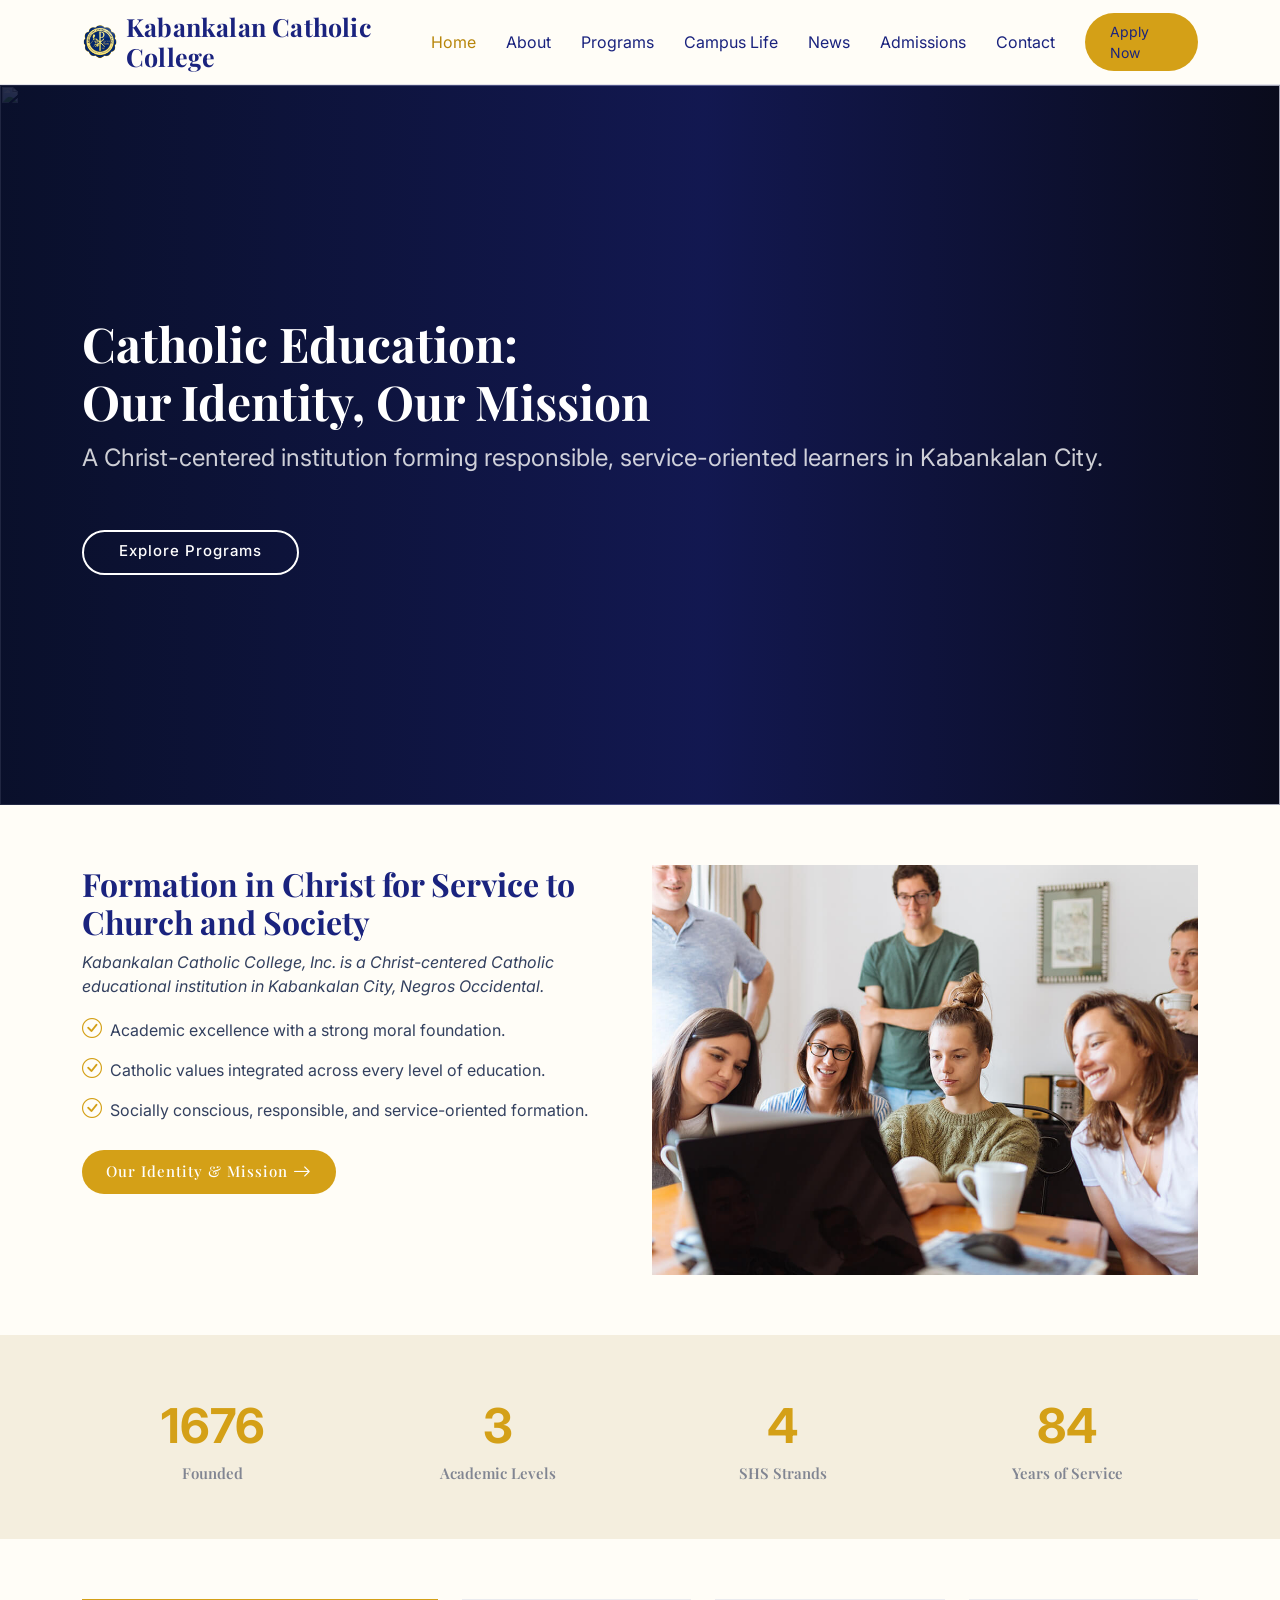
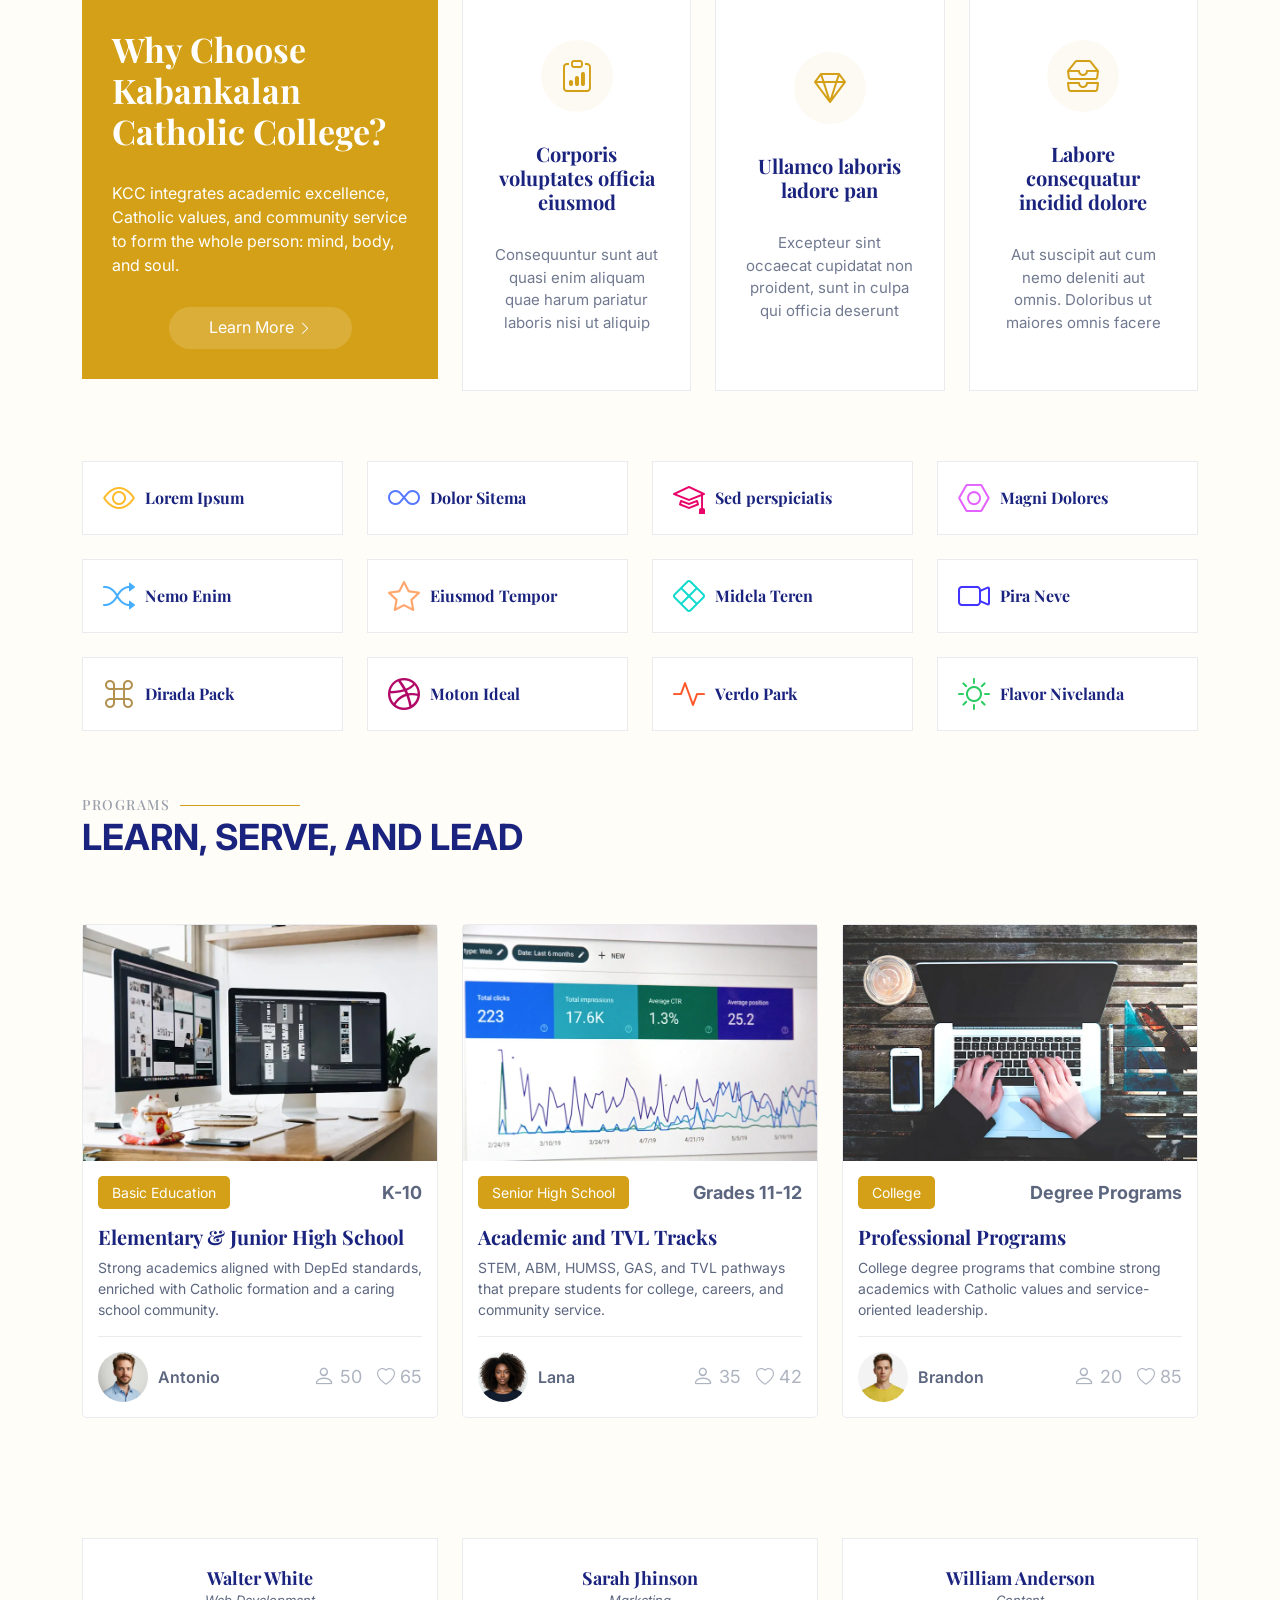
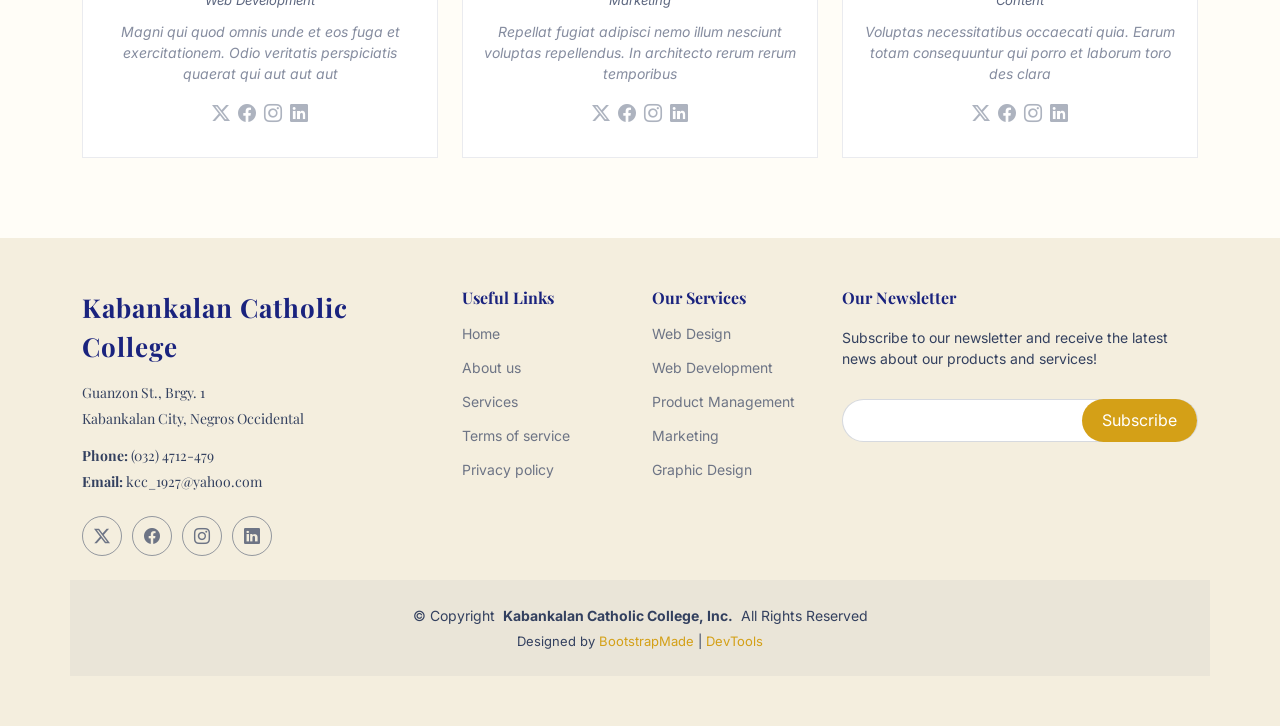
==== commit 285aa768: "Modifying of html" ====
--- a/index.html
+++ b/index.html
@@ -4,7 +4,7 @@
 <head>
   <meta charset="utf-8">
   <meta content="width=device-width, initial-scale=1.0" name="viewport">
-  <title>Index - Mentor Bootstrap Template</title>
+  <title>Kabankalan Catholic College, Inc.</title>
   <meta name="description" content="">
   <meta name="keywords" content="">
 
@@ -42,25 +42,24 @@
     <div class="container-fluid container-xl position-relative d-flex align-items-center">
 
       <a href="index.html" class="logo d-flex align-items-center me-auto">
-        <!-- Uncomment the line below if you also wish to use an image logo -->
-        <!-- <img src="assets/img/logo.webp" alt=""> -->
-        <h1 class="sitename">Mentor</h1>
+        <img src="assets/img/kcc-logo.png" alt="Kabankalan Catholic College, Inc.">
+        <h1 class="sitename">Kabankalan Catholic College</h1>
       </a>
 
       <nav id="navmenu" class="navmenu">
         <ul>
           <li><a href="index.html" class="active">Home<br></a></li>
           <li><a href="about.html">About</a></li>
-          <li><a href="courses.html">Courses</a></li>
-          <li><a href="trainers.html">Trainers</a></li>
-          <li><a href="events.html">Events</a></li>
-          <li><a href="pricing.html">Pricing</a></li>
+          <li><a href="courses.html">Programs</a></li>
+          <li><a href="trainers.html">Campus Life</a></li>
+          <li><a href="events.html">News</a></li>
+          <li><a href="pricing.html">Admissions</a></li>
           <li><a href="contact.html">Contact</a></li>
         </ul>
         <i class="mobile-nav-toggle d-xl-none bi bi-list"></i>
       </nav>
 
-      <a class="btn-getstarted" href="courses.html">Get Started</a>
+      <a class="btn-getstarted" href="pricing.html">Apply Now</a>
 
     </div>
   </header>
@@ -73,10 +72,10 @@
       <img src="assets/img/hero-bg.jpg" alt="" data-aos="fade-in">
 
       <div class="container">
-        <h2 data-aos="fade-up" data-aos-delay="100">Learning Today,<br>Leading Tomorrow</h2>
-        <p data-aos="fade-up" data-aos-delay="200">We are team of talented designers making websites with Bootstrap</p>
+        <h2 data-aos="fade-up" data-aos-delay="100">Catholic Education:<br>Our Identity, Our Mission</h2>
+        <p data-aos="fade-up" data-aos-delay="200">A Christ-centered institution forming responsible, service-oriented learners in Kabankalan City.</p>
         <div class="d-flex mt-4" data-aos="fade-up" data-aos-delay="300">
-          <a href="courses.html" class="btn-get-started">Get Started</a>
+          <a href="courses.html" class="btn-get-started">Explore Programs</a>
         </div>
       </div>
 
@@ -94,17 +93,17 @@
           </div>
 
           <div class="col-lg-6 order-2 order-lg-1 content" data-aos="fade-up" data-aos-delay="200">
-            <h3>Voluptatem dignissimos provident quasi corporis</h3>
+            <h3>Formation in Christ for Service to Church and Society</h3>
             <p class="fst-italic">
-              Lorem ipsum dolor sit amet, consectetur adipiscing elit, sed do eiusmod tempor incididunt ut labore et dolore
-              magna aliqua.
+              Kabankalan Catholic College, Inc. is a Christ-centered Catholic educational institution in Kabankalan City,
+              Negros Occidental.
             </p>
             <ul>
-              <li><i class="bi bi-check-circle"></i> <span>Ullamco laboris nisi ut aliquip ex ea commodo consequat.</span></li>
-              <li><i class="bi bi-check-circle"></i> <span>Duis aute irure dolor in reprehenderit in voluptate velit.</span></li>
-              <li><i class="bi bi-check-circle"></i> <span>Ullamco laboris nisi ut aliquip ex ea commodo consequat. Duis aute irure dolor in reprehenderit in voluptate trideta storacalaperda mastiro dolore eu fugiat nulla pariatur.</span></li>
+              <li><i class="bi bi-check-circle"></i> <span>Academic excellence with a strong moral foundation.</span></li>
+              <li><i class="bi bi-check-circle"></i> <span>Catholic values integrated across every level of education.</span></li>
+              <li><i class="bi bi-check-circle"></i> <span>Socially conscious, responsible, and service-oriented formation.</span></li>
             </ul>
-            <a href="#" class="read-more"><span>Read More</span><i class="bi bi-arrow-right"></i></a>
+            <a href="about.html" class="read-more"><span>Our Identity & Mission</span><i class="bi bi-arrow-right"></i></a>
           </div>
 
         </div>
@@ -122,29 +121,29 @@
 
           <div class="col-lg-3 col-md-6">
             <div class="stats-item text-center w-100 h-100">
-              <span data-purecounter-start="0" data-purecounter-end="1232" data-purecounter-duration="1" class="purecounter"></span>
-              <p>Students</p>
+              <span data-purecounter-start="0" data-purecounter-end="1927" data-purecounter-duration="1" class="purecounter"></span>
+              <p>Founded</p>
             </div>
           </div><!-- End Stats Item -->
 
           <div class="col-lg-3 col-md-6">
             <div class="stats-item text-center w-100 h-100">
-              <span data-purecounter-start="0" data-purecounter-end="64" data-purecounter-duration="1" class="purecounter"></span>
-              <p>Courses</p>
+              <span data-purecounter-start="0" data-purecounter-end="3" data-purecounter-duration="1" class="purecounter"></span>
+              <p>Academic Levels</p>
             </div>
           </div><!-- End Stats Item -->
 
           <div class="col-lg-3 col-md-6">
             <div class="stats-item text-center w-100 h-100">
-              <span data-purecounter-start="0" data-purecounter-end="42" data-purecounter-duration="1" class="purecounter"></span>
-              <p>Events</p>
+              <span data-purecounter-start="0" data-purecounter-end="5" data-purecounter-duration="1" class="purecounter"></span>
+              <p>SHS Strands</p>
             </div>
           </div><!-- End Stats Item -->
 
           <div class="col-lg-3 col-md-6">
             <div class="stats-item text-center w-100 h-100">
-              <span data-purecounter-start="0" data-purecounter-end="24" data-purecounter-duration="1" class="purecounter"></span>
-              <p>Trainers</p>
+              <span data-purecounter-start="0" data-purecounter-end="100" data-purecounter-duration="1" class="purecounter"></span>
+              <p>Years of Service</p>
             </div>
           </div><!-- End Stats Item -->
 
@@ -163,10 +162,10 @@
 
           <div class="col-lg-4" data-aos="fade-up" data-aos-delay="100">
             <div class="why-box">
-              <h3>Why Choose Our Products?</h3>
+              <h3>Why Choose Kabankalan Catholic College?</h3>
               <p>
-                Lorem ipsum dolor sit amet, consectetur adipiscing elit, sed do eiusmod tempor incididunt ut labore et dolore magna aliqua. Duis aute irure dolor in reprehenderit
-                Asperiores dolores sed et. Tenetur quia eos. Autem tempore quibusdam vel necessitatibus optio ad corporis.
+                KCC integrates academic excellence, Catholic values, and community service to form the whole person:
+                mind, body, and soul.
               </p>
               <div class="text-center">
                 <a href="#" class="more-btn"><span>Learn More</span> <i class="bi bi-chevron-right"></i></a>
@@ -312,8 +311,8 @@
 
       <!-- Section Title -->
       <div class="container section-title" data-aos="fade-up">
-        <h2>Courses</h2>
-        <p>Popular Courses</p>
+        <h2>Programs</h2>
+        <p>Learn, Serve, and Lead</p>
       </div><!-- End Section Title -->
 
       <div class="container">
@@ -325,12 +324,12 @@
               <img src="assets/img/course/course-1.webp" class="img-fluid" alt="...">
               <div class="course-content">
                 <div class="d-flex justify-content-between align-items-center mb-3">
-                  <p class="category">Web Development</p>
-                  <p class="price">$169</p>
-                </div>
-
-                <h3><a href="course-details.html">Website Design</a></h3>
-                <p class="description">Et architecto provident deleniti facere repellat nobis iste. Id facere quia quae dolores dolorem tempore.</p>
+                  <p class="category">Basic Education</p>
+                  <p class="price">K-10</p>
+                </div>
+
+                <h3><a href="course-details.html">Elementary & Junior High School</a></h3>
+                <p class="description">Strong academics aligned with DepEd standards, enriched with Catholic formation and a caring school community.</p>
                 <div class="trainer d-flex justify-content-between align-items-center">
                   <div class="trainer-profile d-flex align-items-center">
                     <img src="assets/img/person/person-m-7.webp" class="img-fluid" alt="">
@@ -351,12 +350,12 @@
               <img src="assets/img/course/course-2.webp" class="img-fluid" alt="...">
               <div class="course-content">
                 <div class="d-flex justify-content-between align-items-center mb-3">
-                  <p class="category">Marketing</p>
-                  <p class="price">$250</p>
-                </div>
-
-                <h3><a href="course-details.html">Search Engine Optimization</a></h3>
-                <p class="description">Et architecto provident deleniti facere repellat nobis iste. Id facere quia quae dolores dolorem tempore.</p>
+                  <p class="category">Senior High School</p>
+                  <p class="price">Grades 11-12</p>
+                </div>
+
+                <h3><a href="course-details.html">Academic and TVL Tracks</a></h3>
+                <p class="description">STEM, ABM, HUMSS, GAS, and TVL pathways that prepare students for college, careers, and community service.</p>
                 <div class="trainer d-flex justify-content-between align-items-center">
                   <div class="trainer-profile d-flex align-items-center">
                     <img src="assets/img/person/person-f-14.webp" class="img-fluid" alt="">
@@ -377,12 +376,12 @@
               <img src="assets/img/course/course-3.webp" class="img-fluid" alt="...">
               <div class="course-content">
                 <div class="d-flex justify-content-between align-items-center mb-3">
-                  <p class="category">Content</p>
-                  <p class="price">$180</p>
-                </div>
-
-                <h3><a href="course-details.html">Copywriting</a></h3>
-                <p class="description">Et architecto provident deleniti facere repellat nobis iste. Id facere quia quae dolores dolorem tempore.</p>
+                  <p class="category">College</p>
+                  <p class="price">Degree Programs</p>
+                </div>
+
+                <h3><a href="course-details.html">Professional Programs</a></h3>
+                <p class="description">College degree programs that combine strong academics with Catholic values and service-oriented leadership.</p>
                 <div class="trainer d-flex justify-content-between align-items-center">
                   <div class="trainer-profile d-flex align-items-center">
                     <img src="assets/img/person/person-m-12.webp" class="img-fluid" alt="">
@@ -482,13 +481,13 @@
       <div class="row gy-4">
         <div class="col-lg-4 col-md-6 footer-about">
           <a href="index.html" class="logo d-flex align-items-center">
-            <span class="sitename">Mentor</span>
+            <span class="sitename">Kabankalan Catholic College</span>
           </a>
           <div class="footer-contact pt-3">
-            <p>A108 Adam Street</p>
-            <p>New York, NY 535022</p>
-            <p class="mt-3"><strong>Phone:</strong> <span>+1 5589 55488 55</span></p>
-            <p><strong>Email:</strong> <span>info@example.com</span></p>
+            <p>Guanzon St., Brgy. 1</p>
+            <p>Kabankalan City, Negros Occidental</p>
+            <p class="mt-3"><strong>Phone:</strong> <span>(032) 4712-479</span></p>
+            <p><strong>Email:</strong> <span>kcc_1927@yahoo.com</span></p>
           </div>
           <div class="social-links d-flex mt-4">
             <a href=""><i class="bi bi-twitter-x"></i></a>
@@ -535,7 +534,7 @@
     </div>
 
     <div class="container copyright text-center mt-4">
-      <p>© <span>Copyright</span> <strong class="px-1 sitename">Mentor</strong> <span>All Rights Reserved</span></p>
+      <p>© <span>Copyright</span> <strong class="px-1 sitename">Kabankalan Catholic College, Inc.</strong> <span>All Rights Reserved</span></p>
       <div class="credits">
         <!-- All the links in the footer should remain intact. -->
         <!-- You can delete the links only if you've purchased the pro version. -->
--- a/assets/css/main.css
+++ b/assets/css/main.css
@@ -1,3 +1,5 @@
+@import url("https://fonts.googleapis.com/css2?family=Inter:wght@400;500;600;700&family=Playfair+Display:wght@700&display=swap");
+
 /**
 * Template Name: Mentor
 * Template URL: https://bootstrapmade.com/mentor-free-education-bootstrap-theme/
@@ -12,25 +14,25 @@
 --------------------------------------------------------------*/
 /* Fonts */
 :root {
-  --default-font: "Open Sans",  system-ui, -apple-system, "Segoe UI", Roboto, "Helvetica Neue", Arial, "Noto Sans", "Liberation Sans", sans-serif, "Apple Color Emoji", "Segoe UI Emoji", "Segoe UI Symbol", "Noto Color Emoji";
-  --heading-font: "Raleway",  sans-serif;
-  --nav-font: "Poppins",  sans-serif;
+  --default-font: "Inter", system-ui, -apple-system, "Segoe UI", sans-serif;
+  --heading-font: "Playfair Display", Georgia, serif;
+  --nav-font: "Inter", system-ui, -apple-system, "Segoe UI", sans-serif;
 }
 
 /* Global Colors - The following color variables are used throughout the website. Updating them here will change the color scheme of the entire website */
 :root { 
-  --background-color: #ffffff; /* Background color for the entire website, including individual sections */
-  --default-color: #444444; /* Default color used for the majority of the text content across the entire website */
-  --heading-color: #37423b; /* Color for headings, subheadings and title throughout the website */
-  --accent-color: #5fcf80; /* Accent color that represents your brand on the website. It's used for buttons, links, and other elements that need to stand out */
-  --surface-color: #ffffff; /* The surface color is used as a background of boxed elements within sections, such as cards, icon boxes, or other elements that require a visual separation from the global background. */
+  --background-color: #fffdf7;
+  --default-color: #33405f;
+  --heading-color: #1a237e;
+  --accent-color: #d4a017;
+  --surface-color: #ffffff;
   --contrast-color: #ffffff; /* Contrast color for text, ensuring readability against backgrounds of accent, heading, or default colors. */
 }
 
 /* Nav Menu Colors - The following color variables are used specifically for the navigation menu. They are separate from the global colors to allow for more customization options */
 :root {
-  --nav-color: #272828;  /* The default color of the main navmenu links */
-  --nav-hover-color: #5fcf80; /* Applied to main navmenu links when they are hovered over or active */
+  --nav-color: #1a237e;
+  --nav-hover-color: #b8860b;
   --nav-mobile-background-color: #ffffff; /* Used as the background color for mobile navigation menu */
   --nav-dropdown-background-color: #ffffff; /* Used as the background color for dropdown items that appear when hovering over primary navigation items */
   --nav-dropdown-color: #272828; /* Used for navigation links of the dropdown items in the navigation menu. */
@@ -40,7 +42,7 @@
 /* Color Presets - These classes override global colors when applied to any section or element, providing reuse of the sam color scheme. */
 
 .light-background {
-  --background-color: #f9f9f9;
+  --background-color: #f4eede;
   --surface-color: #ffffff;
 }
 
@@ -224,7 +226,8 @@
 .header {
   color: var(--default-color);
   background-color: var(--background-color);
-  padding: 15px 0;
+  padding: 12px 0;
+  border-bottom: 1px solid color-mix(in srgb, var(--heading-color), transparent 88%);
   transition: all 0.5s;
   z-index: 997;
 }
@@ -240,16 +243,16 @@
 
 .header .logo h1 {
   font-weight: 700;
-  font-size: 30px;
+  font-size: 25px;
   margin: 0;
-  letter-spacing: 1px;
-  text-transform: uppercase;
-  color: var(--accent-color);
+  letter-spacing: 0.2px;
+  text-transform: none;
+  color: var(--heading-color);
 }
 
 .header .btn-getstarted,
 .header .btn-getstarted:focus {
-  color: var(--contrast-color);
+  color: var(--heading-color);
   background: var(--accent-color);
   font-size: 14px;
   padding: 8px 25px;
@@ -894,7 +897,7 @@
 
 .hero:before {
   content: "";
-  background: color-mix(in srgb, var(--background-color), transparent 60%);
+  background: linear-gradient(90deg, rgba(10, 17, 48, 0.88) 0%, rgba(26, 35,126, 0.62) 55%, rgba(26, 35,126, 0.18) 100%);
   position: absolute;
   inset: 0;
   z-index: 2;
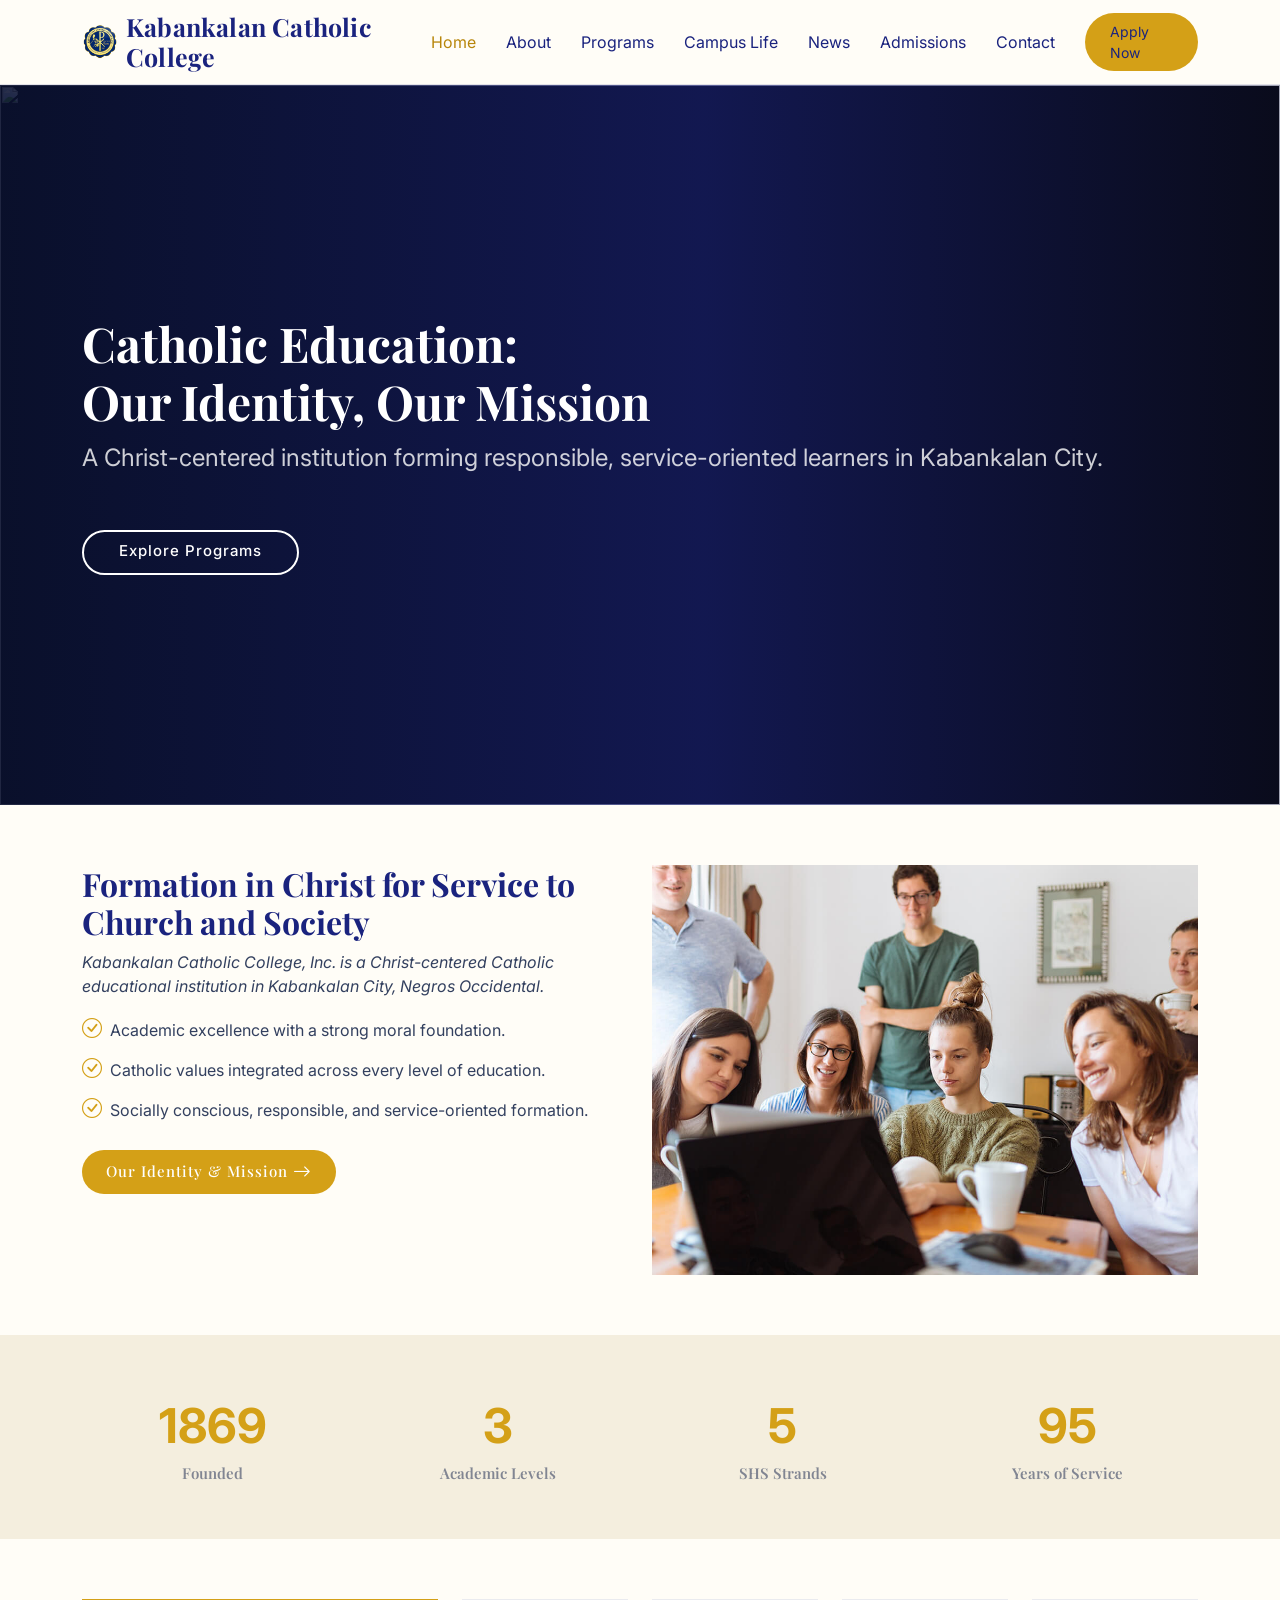
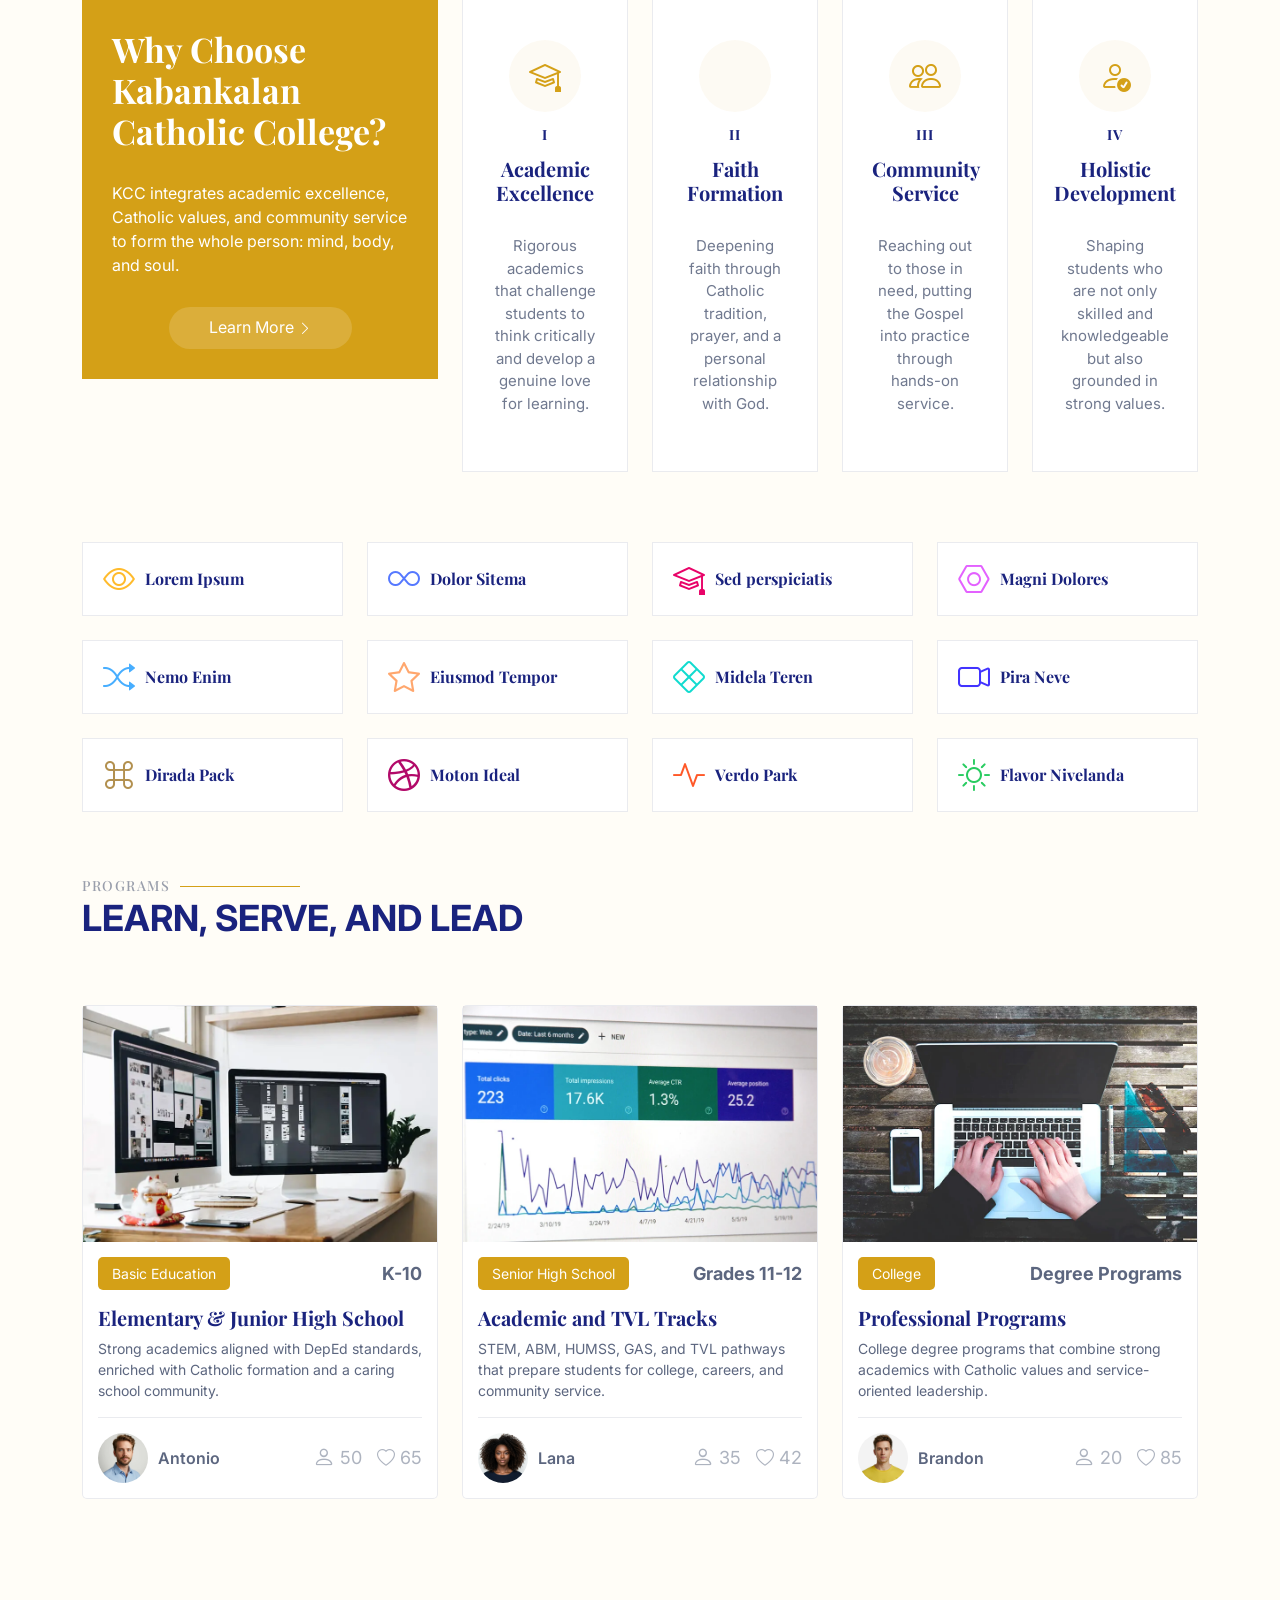
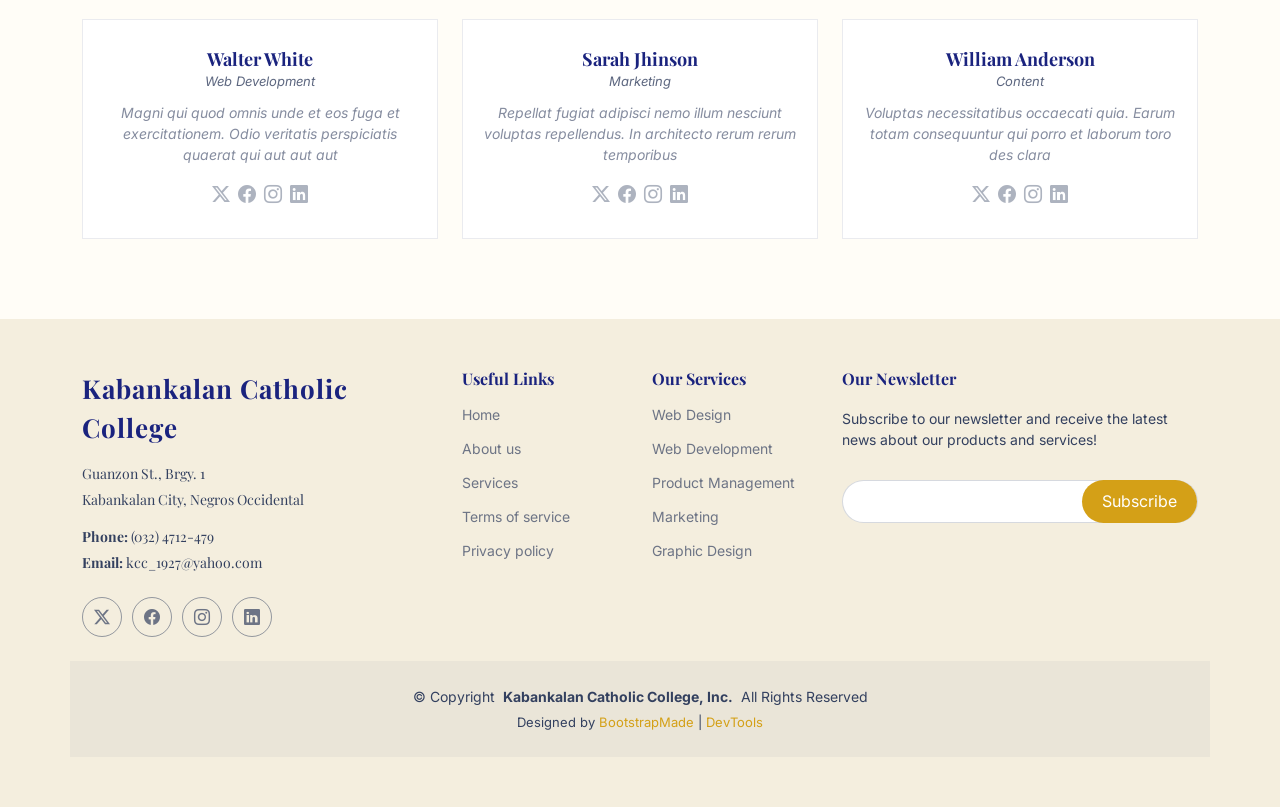
==== commit 23657e45: "Addding 4 pillars" ====
--- a/index.html
+++ b/index.html
@@ -168,7 +168,7 @@
                 mind, body, and soul.
               </p>
               <div class="text-center">
-                <a href="#" class="more-btn"><span>Learn More</span> <i class="bi bi-chevron-right"></i></a>
+                <a href="about.html" class="more-btn"><span>Learn More</span> <i class="bi bi-chevron-right"></i></a>
               </div>
             </div>
           </div><!-- End Why Box -->
@@ -176,27 +176,39 @@
           <div class="col-lg-8 d-flex align-items-stretch">
             <div class="row gy-4" data-aos="fade-up" data-aos-delay="200">
 
-              <div class="col-xl-4">
+              <div class="col-xl-3 col-md-6">
                 <div class="icon-box d-flex flex-column justify-content-center align-items-center">
-                  <i class="bi bi-clipboard-data"></i>
-                  <h4>Corporis voluptates officia eiusmod</h4>
-                  <p>Consequuntur sunt aut quasi enim aliquam quae harum pariatur laboris nisi ut aliquip</p>
+                  <i class="bi bi-mortarboard"></i>
+                  <span class="pillar-number">I</span>
+                  <h4>Academic Excellence</h4>
+                  <p>Rigorous academics that challenge students to think critically and develop a genuine love for learning.</p>
                 </div>
               </div><!-- End Icon Box -->
 
-              <div class="col-xl-4" data-aos="fade-up" data-aos-delay="300">
+              <div class="col-xl-3 col-md-6" data-aos="fade-up" data-aos-delay="300">
                 <div class="icon-box d-flex flex-column justify-content-center align-items-center">
-                  <i class="bi bi-gem"></i>
-                  <h4>Ullamco laboris ladore pan</h4>
-                  <p>Excepteur sint occaecat cupidatat non proident, sunt in culpa qui officia deserunt</p>
+                  <i class="bi bi-cross"></i>
+                  <span class="pillar-number">II</span>
+                  <h4>Faith Formation</h4>
+                  <p>Deepening faith through Catholic tradition, prayer, and a personal relationship with God.</p>
                 </div>
               </div><!-- End Icon Box -->
 
-              <div class="col-xl-4" data-aos="fade-up" data-aos-delay="400">
+              <div class="col-xl-3 col-md-6" data-aos="fade-up" data-aos-delay="400">
                 <div class="icon-box d-flex flex-column justify-content-center align-items-center">
-                  <i class="bi bi-inboxes"></i>
-                  <h4>Labore consequatur incidid dolore</h4>
-                  <p>Aut suscipit aut cum nemo deleniti aut omnis. Doloribus ut maiores omnis facere</p>
+                  <i class="bi bi-people"></i>
+                  <span class="pillar-number">III</span>
+                  <h4>Community Service</h4>
+                  <p>Reaching out to those in need, putting the Gospel into practice through hands-on service.</p>
+                </div>
+              </div><!-- End Icon Box -->
+
+              <div class="col-xl-3 col-md-6" data-aos="fade-up" data-aos-delay="500">
+                <div class="icon-box d-flex flex-column justify-content-center align-items-center">
+                  <i class="bi bi-person-check"></i>
+                  <span class="pillar-number">IV</span>
+                  <h4>Holistic Development</h4>
+                  <p>Shaping students who are not only skilled and knowledgeable but also grounded in strong values.</p>
                 </div>
               </div><!-- End Icon Box -->
 
--- a/assets/css/main.css
+++ b/assets/css/main.css
@@ -1095,6 +1095,15 @@
   transition: 0.3s;
 }
 
+.why-us .icon-box .pillar-number {
+  color: var(--heading-color);
+  font-family: var(--heading-font);
+  font-size: 14px;
+  font-weight: 700;
+  letter-spacing: 1px;
+  margin: -18px 0 12px;
+}
+
 .why-us .icon-box h4 {
   font-size: 20px;
   font-weight: 700;
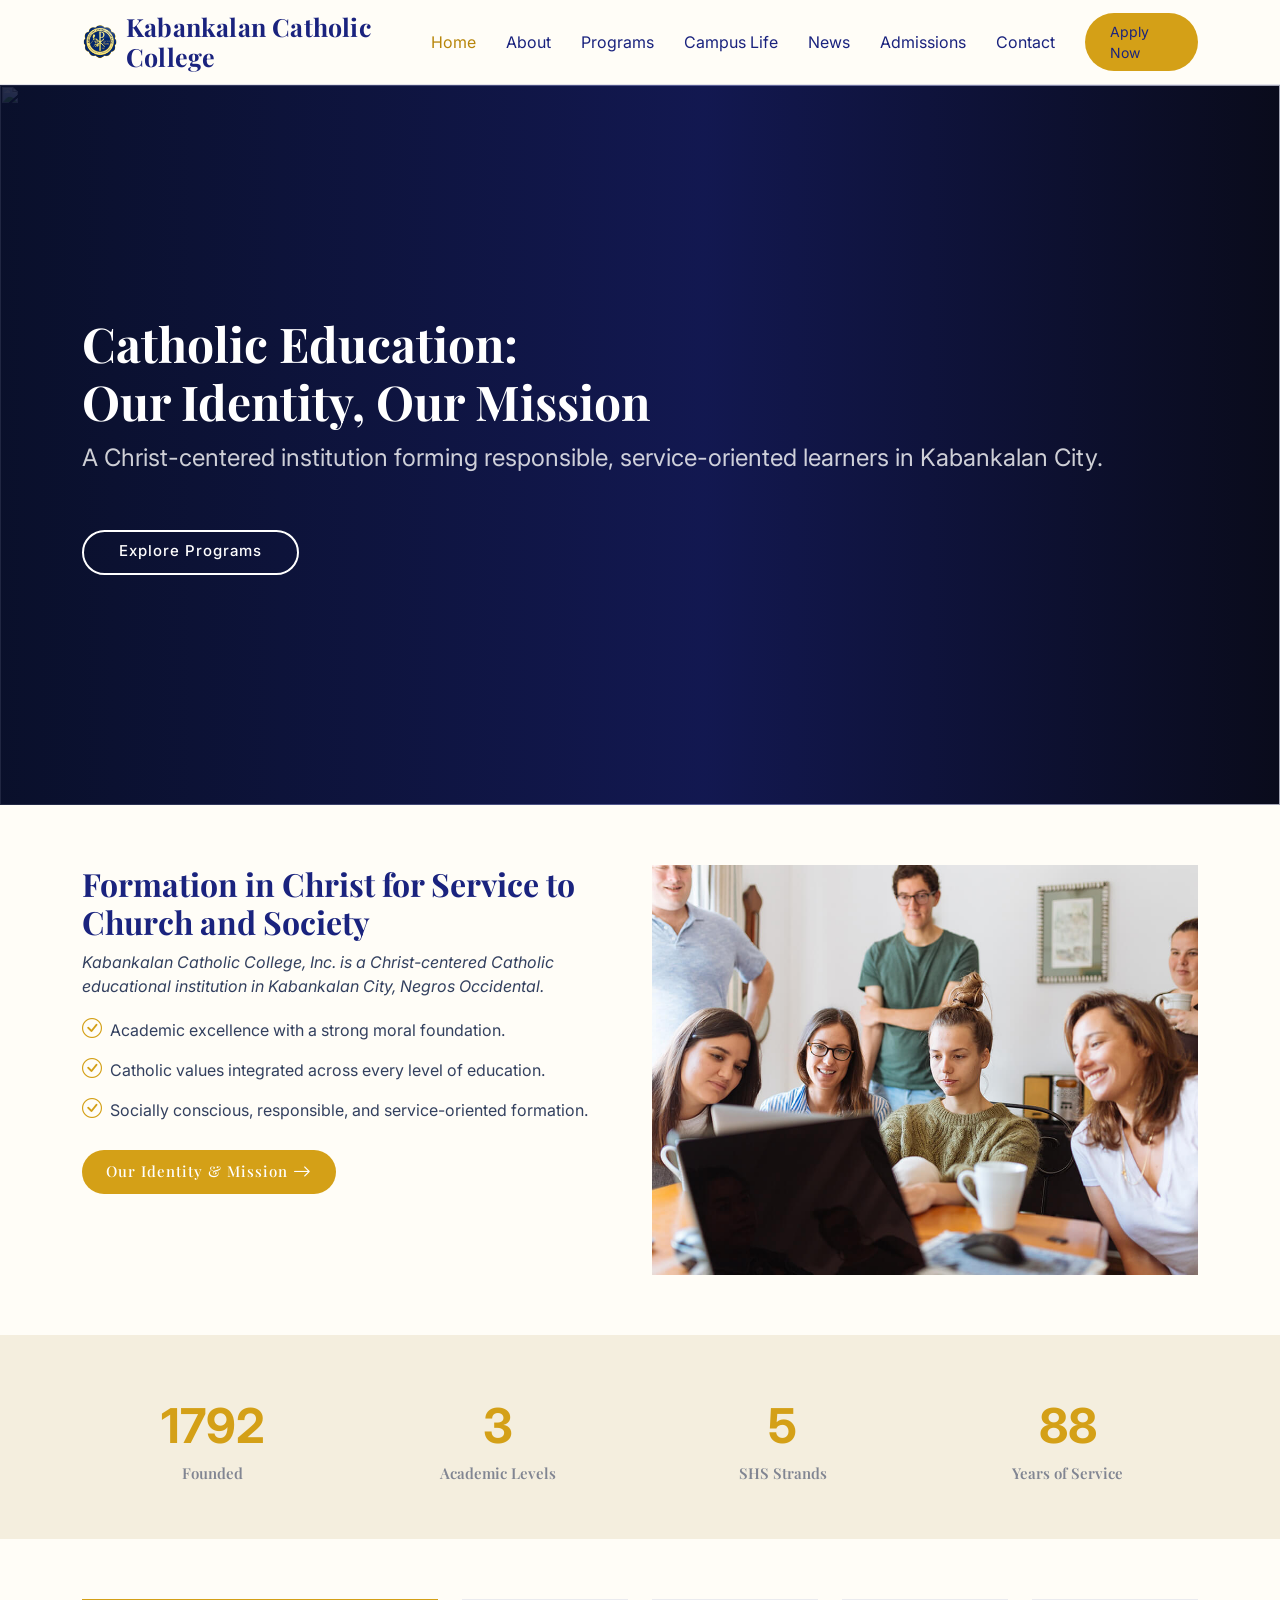
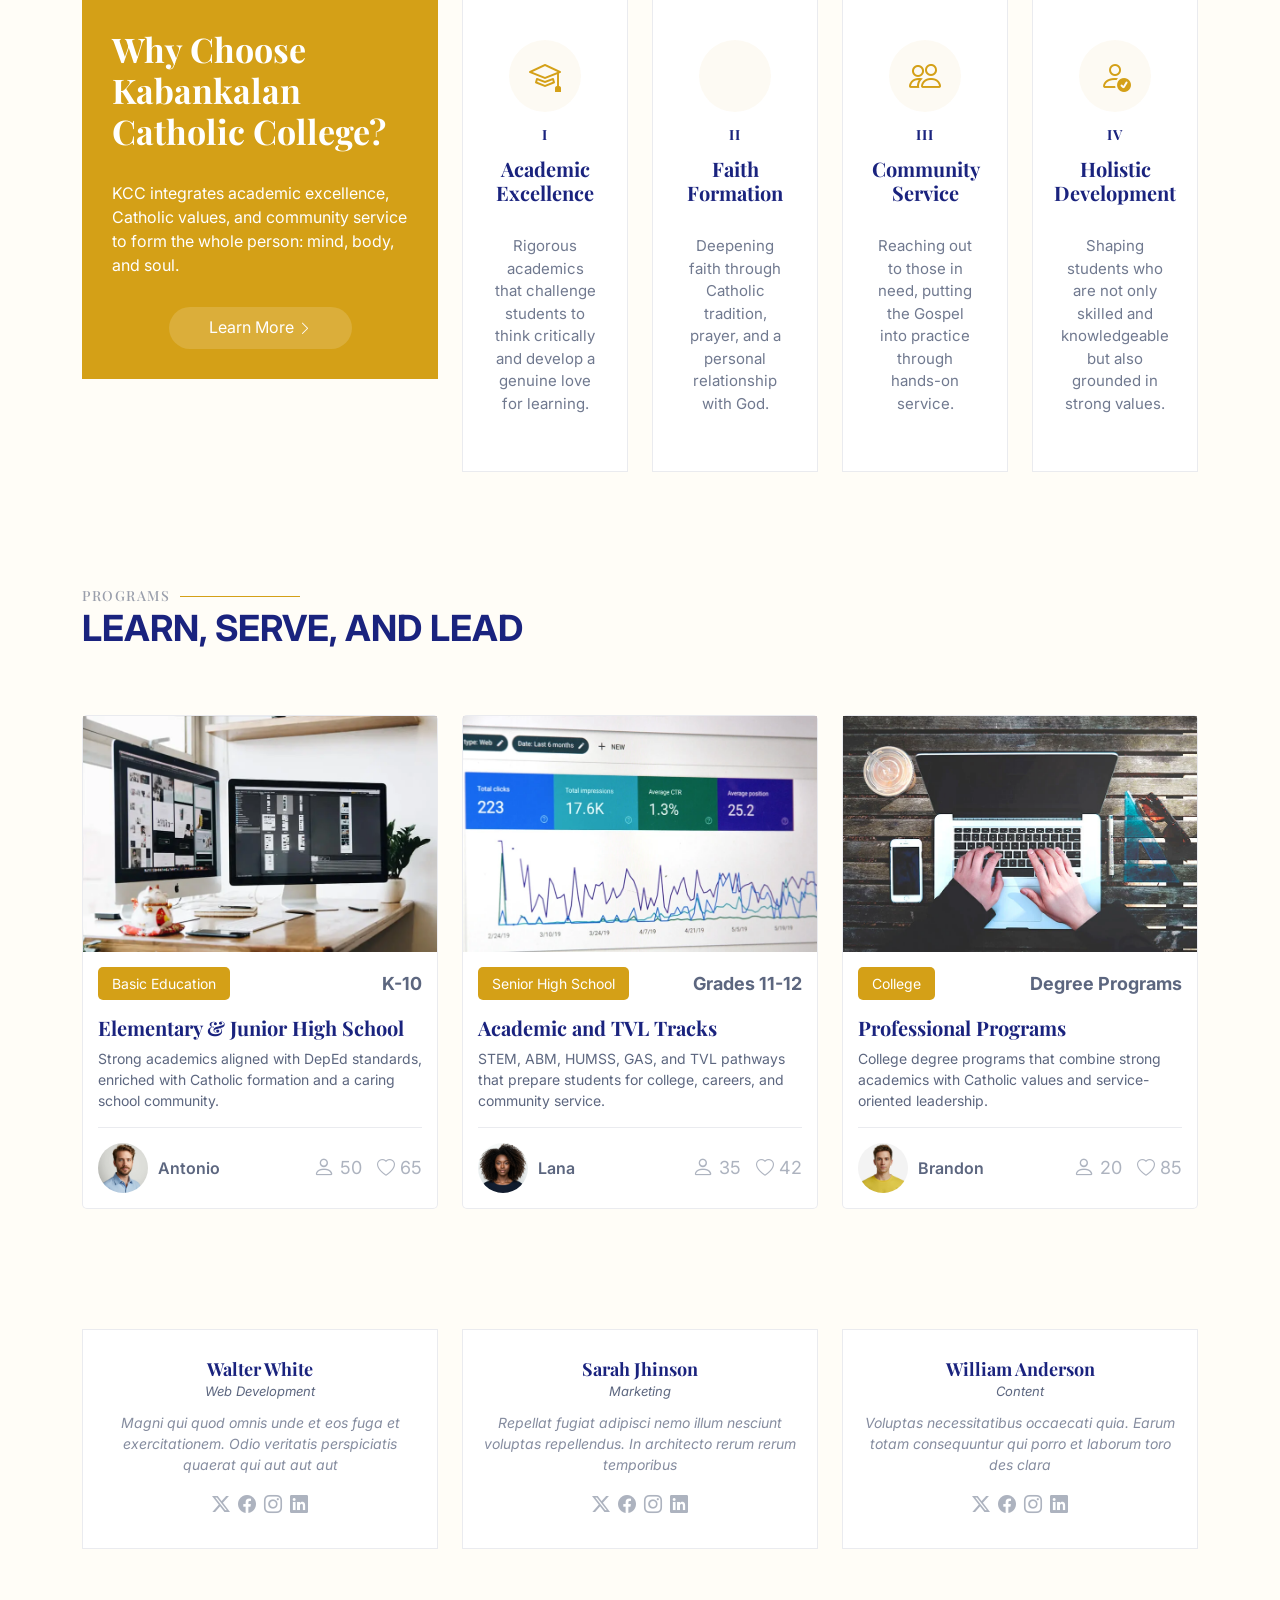
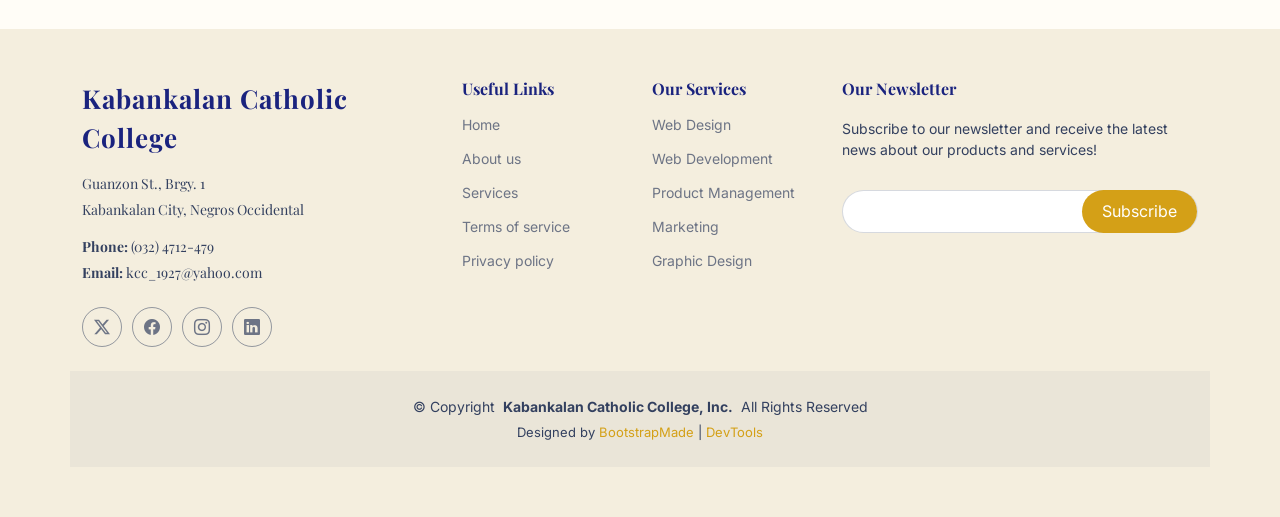
==== commit 9aaa3b81: "removing buttons" ====
--- a/index.html
+++ b/index.html
@@ -220,103 +220,6 @@
       </div>
 
     </section><!-- /Why Us Section -->
-
-    <!-- Features Section -->
-    <section id="features" class="features section">
-
-      <div class="container">
-
-        <div class="row gy-4">
-
-          <div class="col-lg-3 col-md-4" data-aos="fade-up" data-aos-delay="100">
-            <div class="features-item">
-              <i class="bi bi-eye" style="color: #ffbb2c;"></i>
-              <h3><a href="" class="stretched-link">Lorem Ipsum</a></h3>
-            </div>
-          </div><!-- End Feature Item -->
-
-          <div class="col-lg-3 col-md-4" data-aos="fade-up" data-aos-delay="200">
-            <div class="features-item">
-              <i class="bi bi-infinity" style="color: #5578ff;"></i>
-              <h3><a href="" class="stretched-link">Dolor Sitema</a></h3>
-            </div>
-          </div><!-- End Feature Item -->
-
-          <div class="col-lg-3 col-md-4" data-aos="fade-up" data-aos-delay="300">
-            <div class="features-item">
-              <i class="bi bi-mortarboard" style="color: #e80368;"></i>
-              <h3><a href="" class="stretched-link">Sed perspiciatis</a></h3>
-            </div>
-          </div><!-- End Feature Item -->
-
-          <div class="col-lg-3 col-md-4" data-aos="fade-up" data-aos-delay="400">
-            <div class="features-item">
-              <i class="bi bi-nut" style="color: #e361ff;"></i>
-              <h3><a href="" class="stretched-link">Magni Dolores</a></h3>
-            </div>
-          </div><!-- End Feature Item -->
-
-          <div class="col-lg-3 col-md-4" data-aos="fade-up" data-aos-delay="500">
-            <div class="features-item">
-              <i class="bi bi-shuffle" style="color: #47aeff;"></i>
-              <h3><a href="" class="stretched-link">Nemo Enim</a></h3>
-            </div>
-          </div><!-- End Feature Item -->
-
-          <div class="col-lg-3 col-md-4" data-aos="fade-up" data-aos-delay="600">
-            <div class="features-item">
-              <i class="bi bi-star" style="color: #ffa76e;"></i>
-              <h3><a href="" class="stretched-link">Eiusmod Tempor</a></h3>
-            </div>
-          </div><!-- End Feature Item -->
-
-          <div class="col-lg-3 col-md-4" data-aos="fade-up" data-aos-delay="700">
-            <div class="features-item">
-              <i class="bi bi-x-diamond" style="color: #11dbcf;"></i>
-              <h3><a href="" class="stretched-link">Midela Teren</a></h3>
-            </div>
-          </div><!-- End Feature Item -->
-
-          <div class="col-lg-3 col-md-4" data-aos="fade-up" data-aos-delay="800">
-            <div class="features-item">
-              <i class="bi bi-camera-video" style="color: #4233ff;"></i>
-              <h3><a href="" class="stretched-link">Pira Neve</a></h3>
-            </div>
-          </div><!-- End Feature Item -->
-
-          <div class="col-lg-3 col-md-4" data-aos="fade-up" data-aos-delay="900">
-            <div class="features-item">
-              <i class="bi bi-command" style="color: #b2904f;"></i>
-              <h3><a href="" class="stretched-link">Dirada Pack</a></h3>
-            </div>
-          </div><!-- End Feature Item -->
-
-          <div class="col-lg-3 col-md-4" data-aos="fade-up" data-aos-delay="1000">
-            <div class="features-item">
-              <i class="bi bi-dribbble" style="color: #b20969;"></i>
-              <h3><a href="" class="stretched-link">Moton Ideal</a></h3>
-            </div>
-          </div><!-- End Feature Item -->
-
-          <div class="col-lg-3 col-md-4" data-aos="fade-up" data-aos-delay="1100">
-            <div class="features-item">
-              <i class="bi bi-activity" style="color: #ff5828;"></i>
-              <h3><a href="" class="stretched-link">Verdo Park</a></h3>
-            </div>
-          </div><!-- End Feature Item -->
-
-          <div class="col-lg-3 col-md-4" data-aos="fade-up" data-aos-delay="1200">
-            <div class="features-item">
-              <i class="bi bi-brightness-high" style="color: #29cc61;"></i>
-              <h3><a href="" class="stretched-link">Flavor Nivelanda</a></h3>
-            </div>
-          </div><!-- End Feature Item -->
-
-        </div>
-
-      </div>
-
-    </section><!-- /Features Section -->
 
     <!-- Courses Section -->
     <section id="courses" class="courses section">
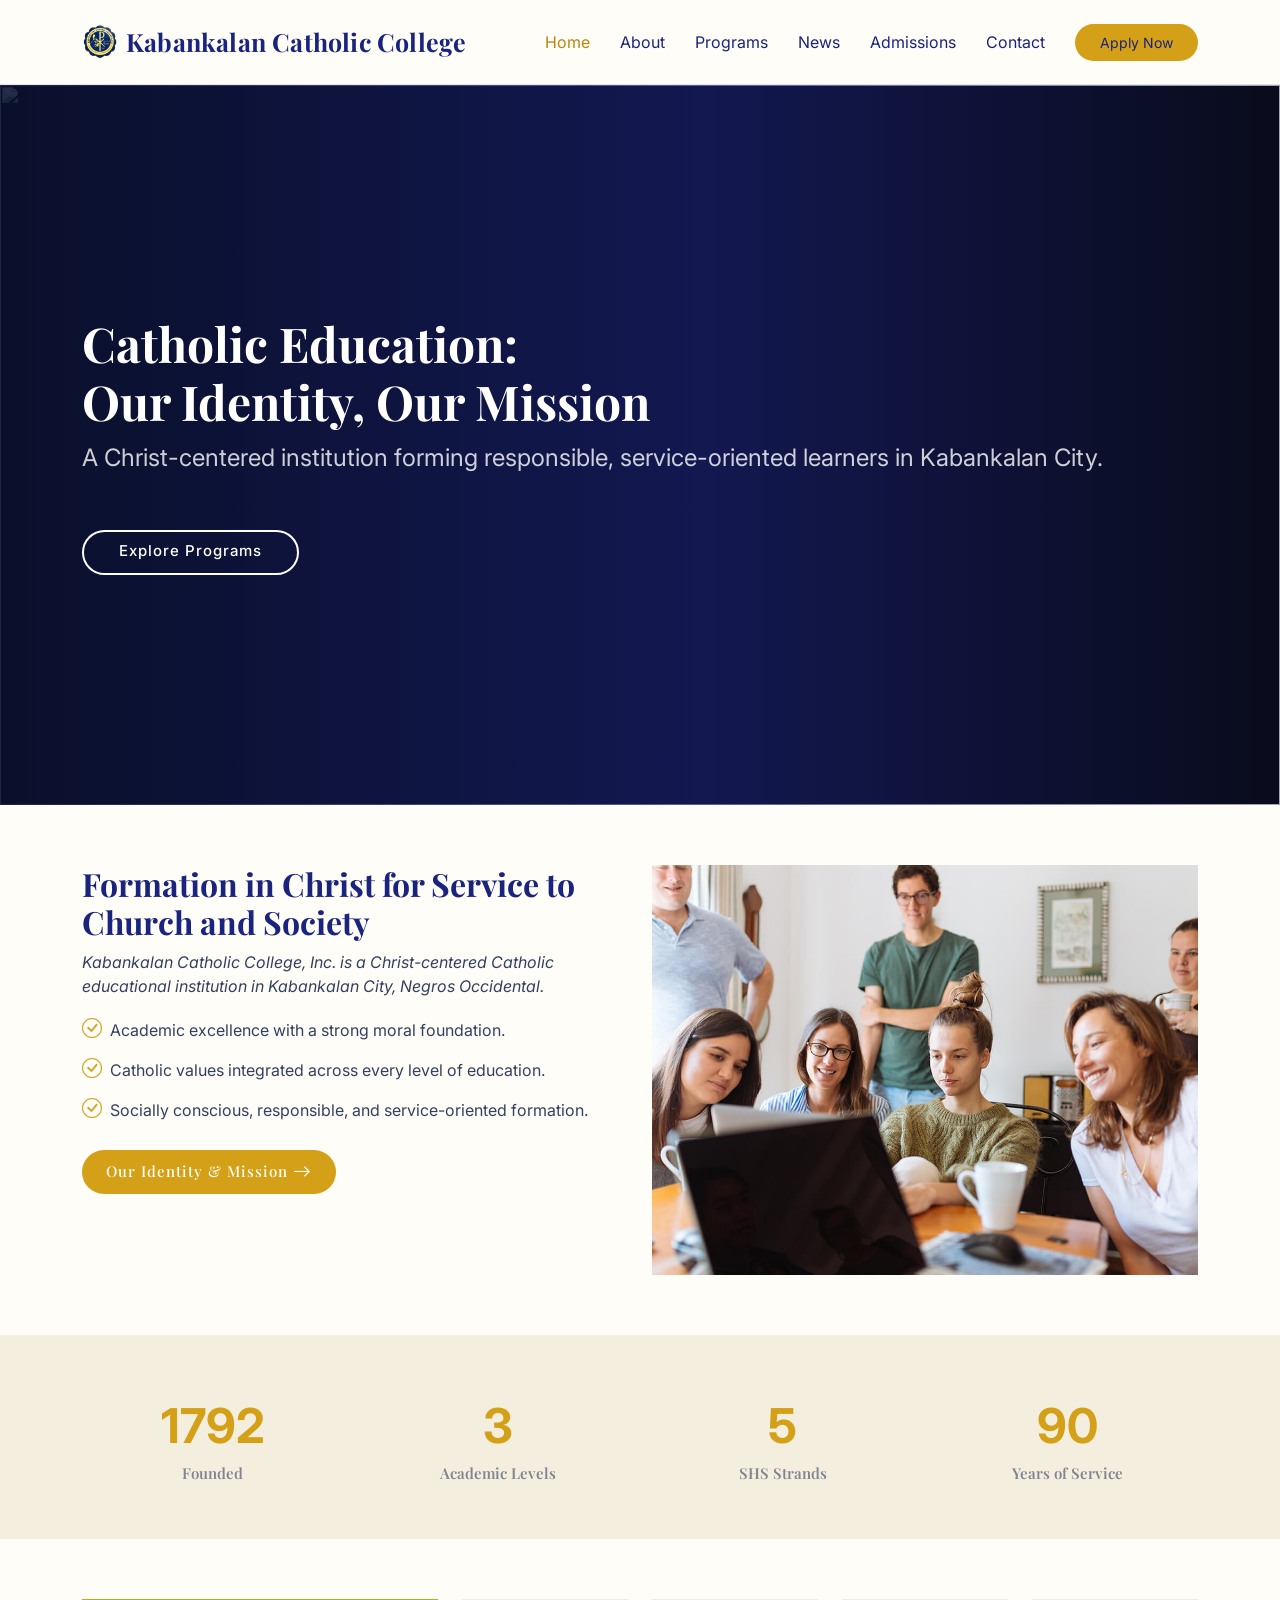
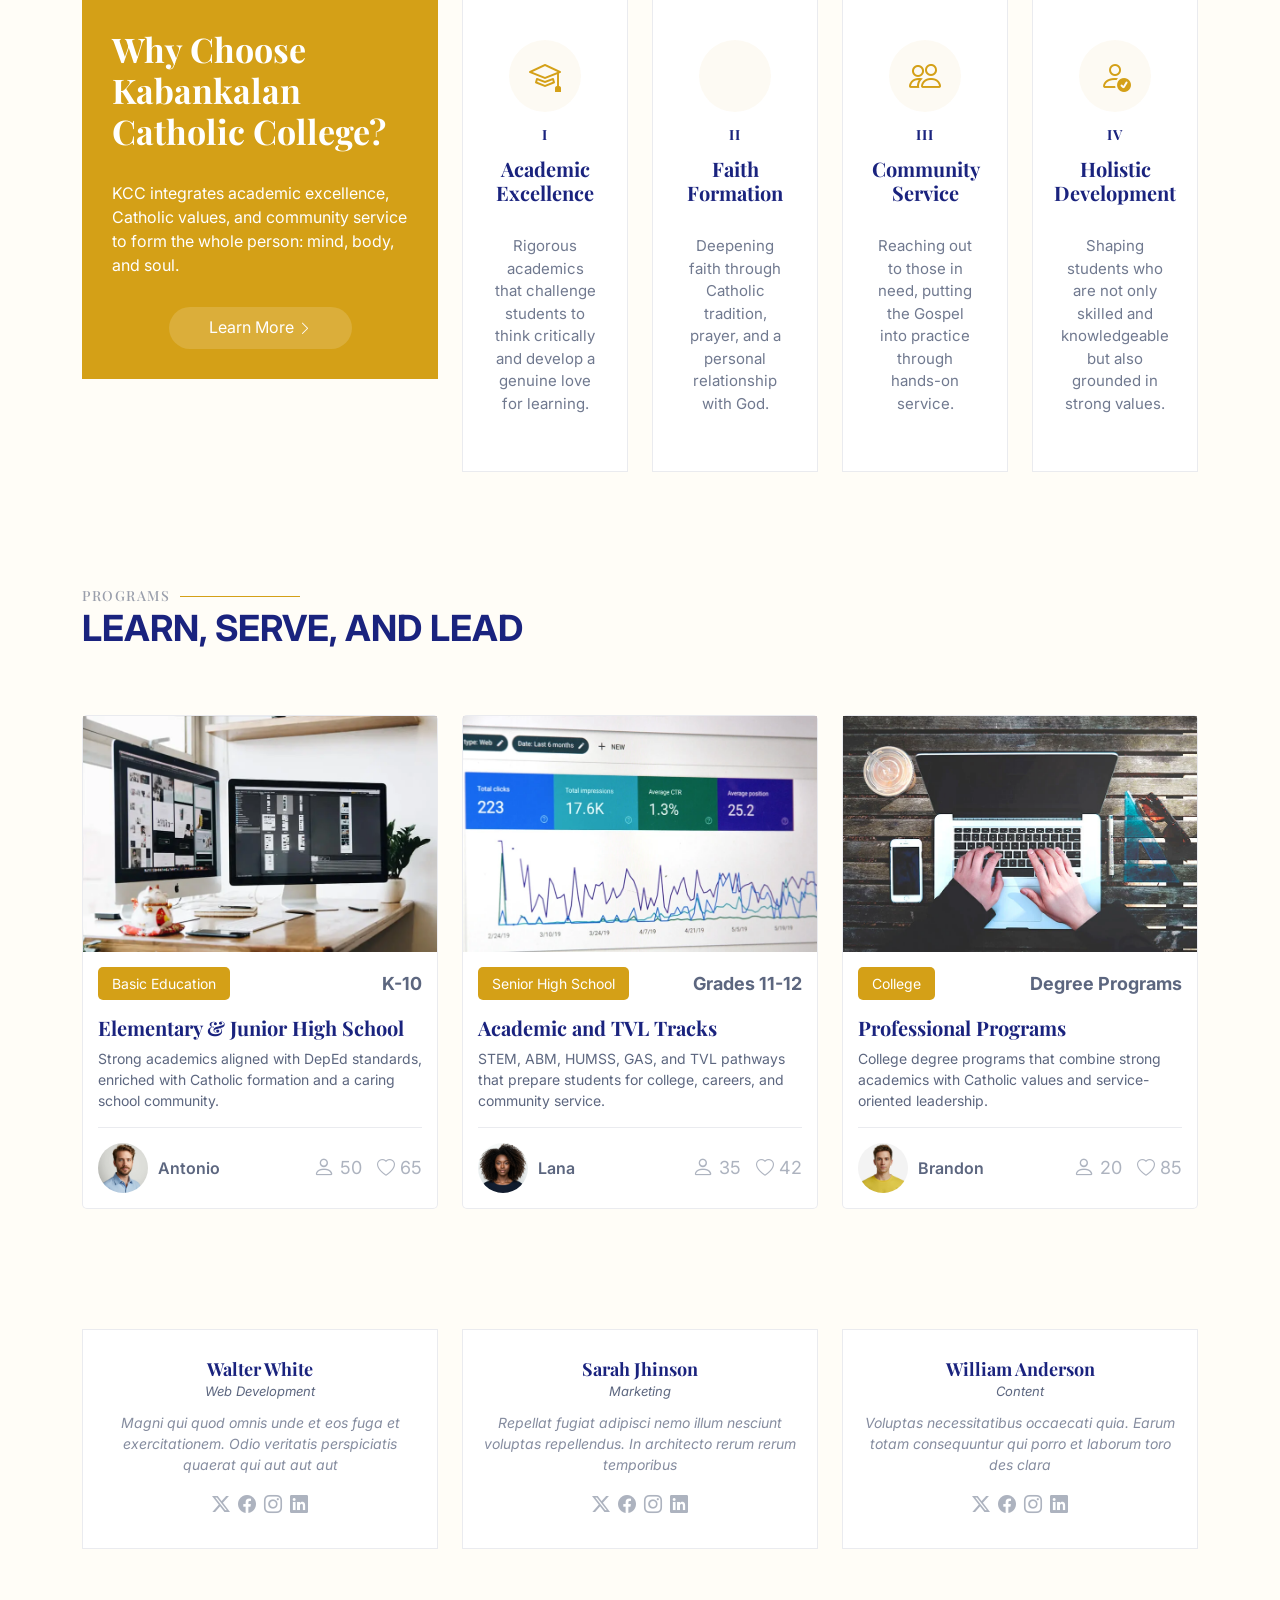
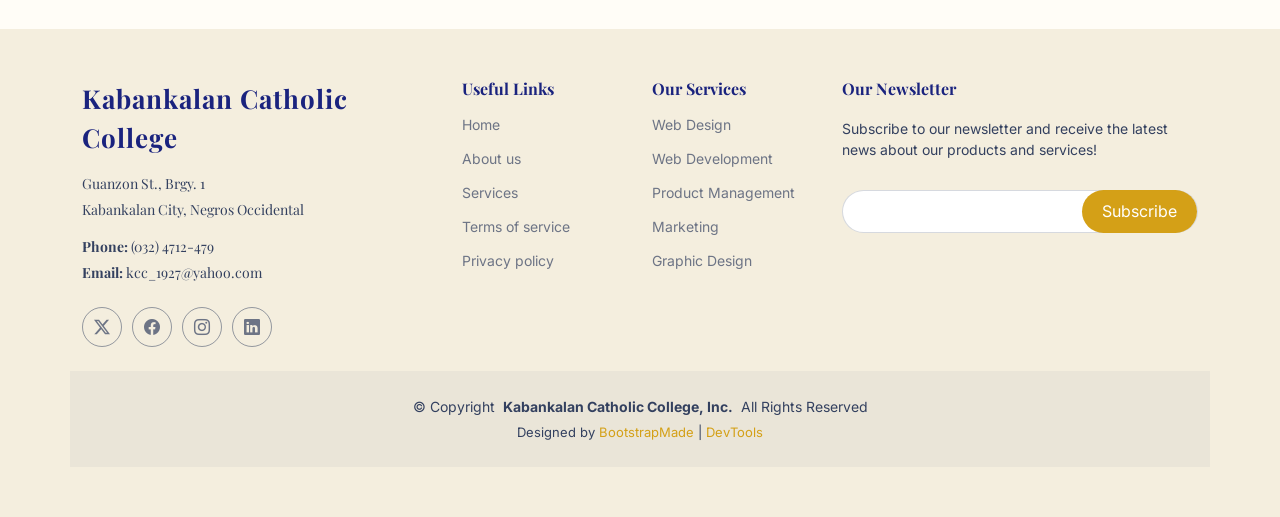
==== commit 84c82fda: "removing campus life" ====
--- a/index.html
+++ b/index.html
@@ -51,7 +51,6 @@
           <li><a href="index.html" class="active">Home<br></a></li>
           <li><a href="about.html">About</a></li>
           <li><a href="courses.html">Programs</a></li>
-          <li><a href="trainers.html">Campus Life</a></li>
           <li><a href="events.html">News</a></li>
           <li><a href="pricing.html">Admissions</a></li>
           <li><a href="contact.html">Contact</a></li>
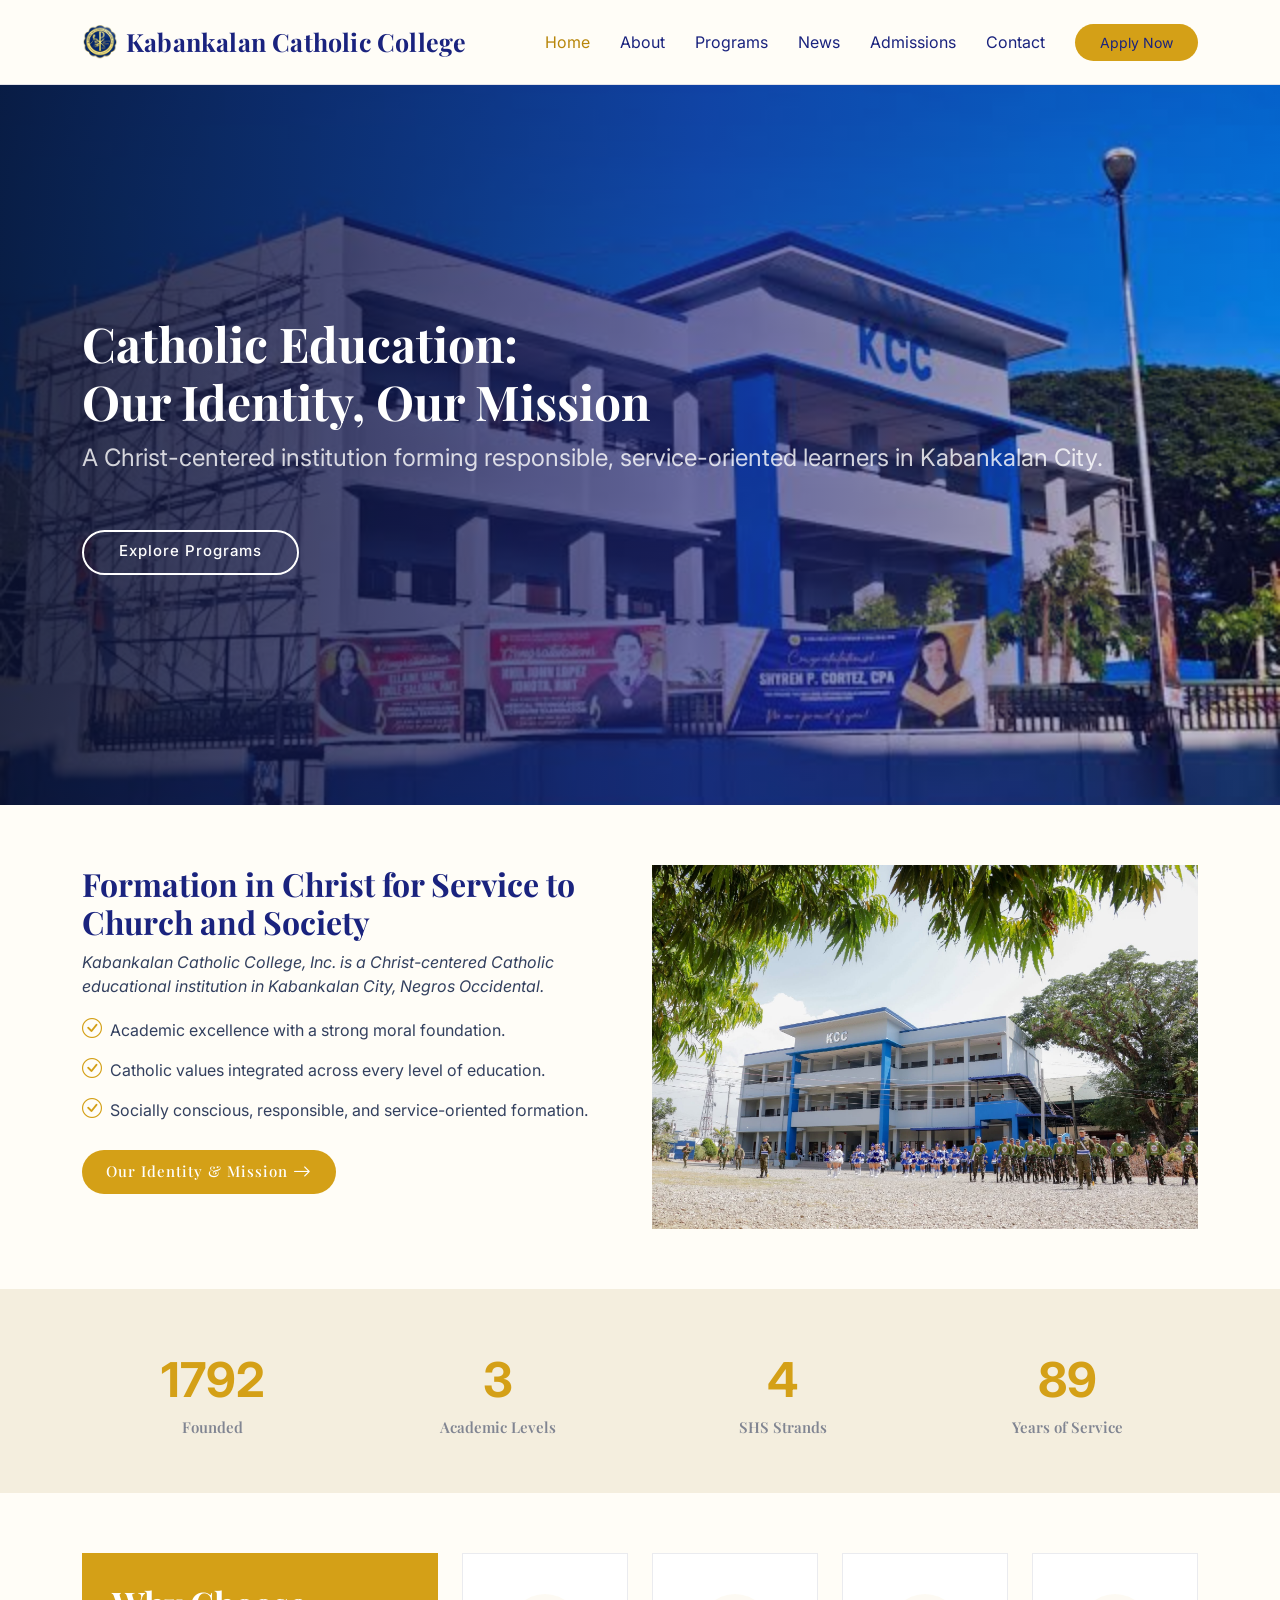
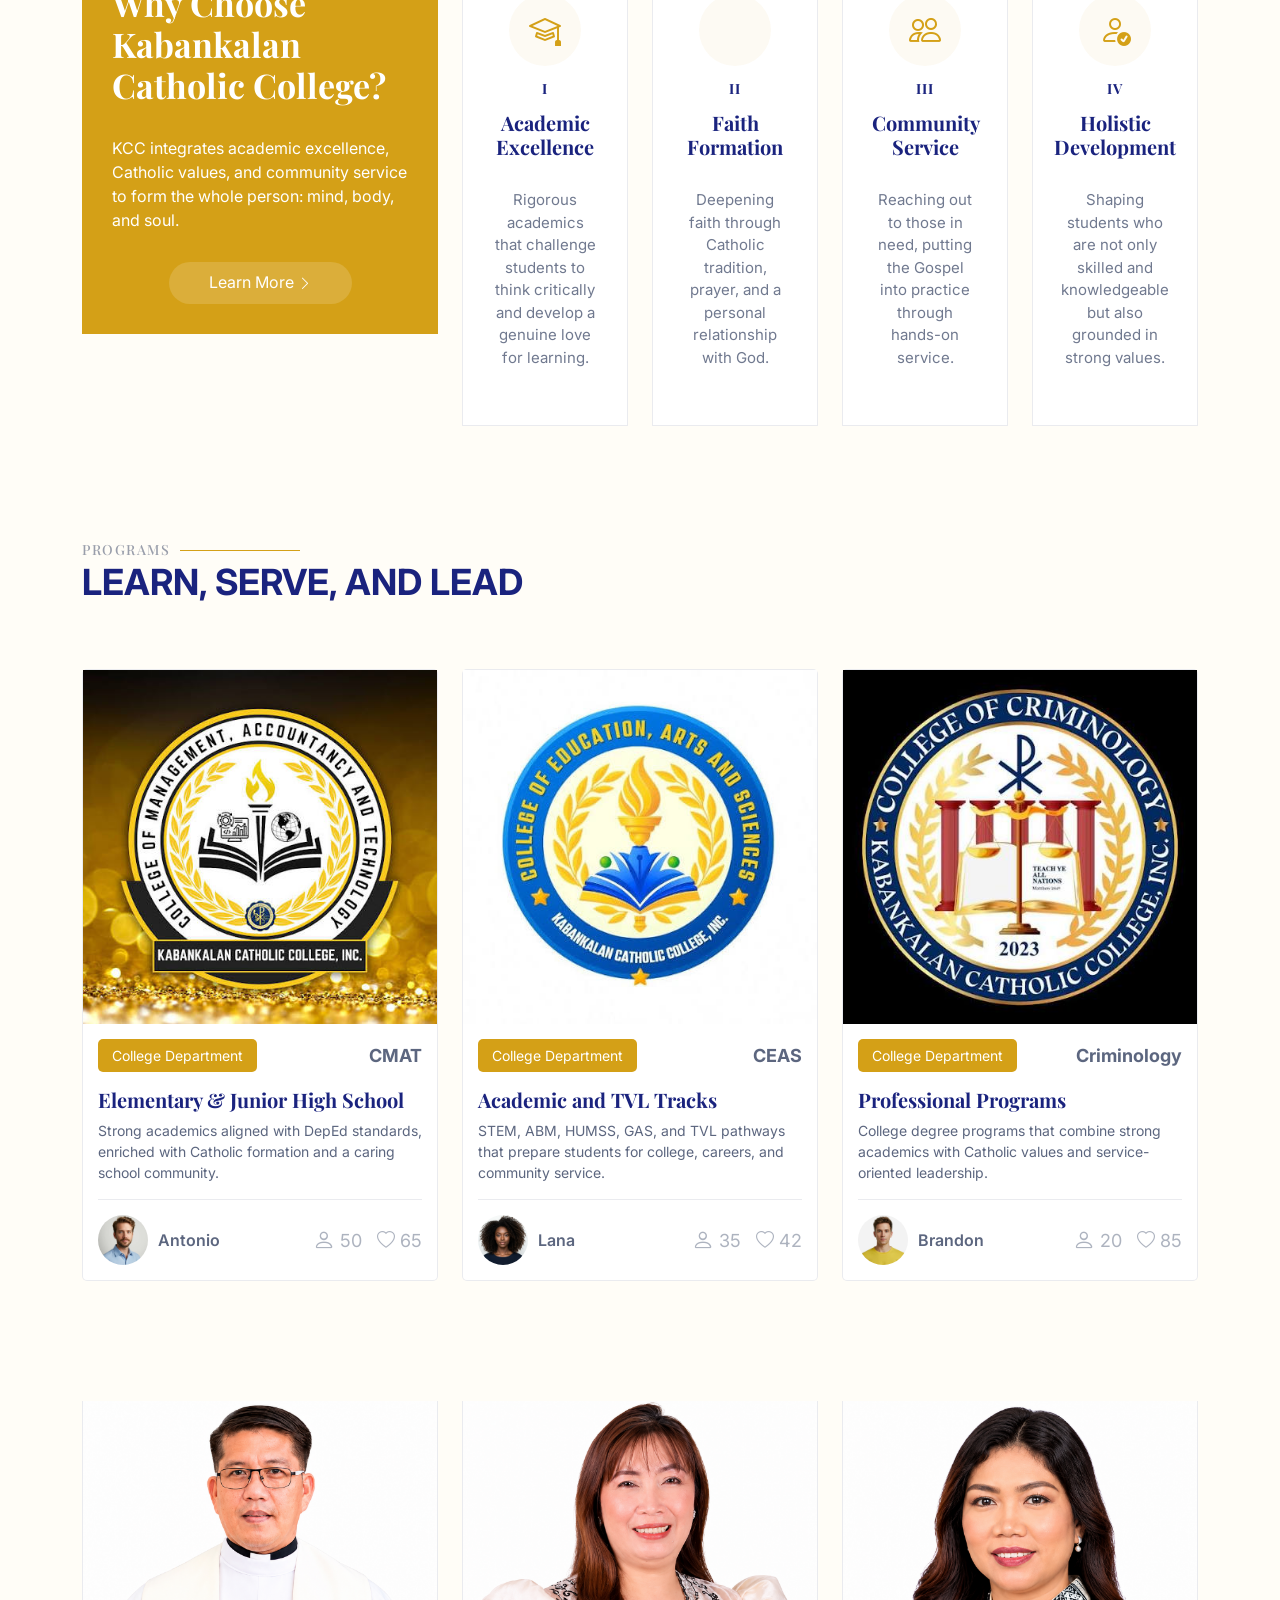
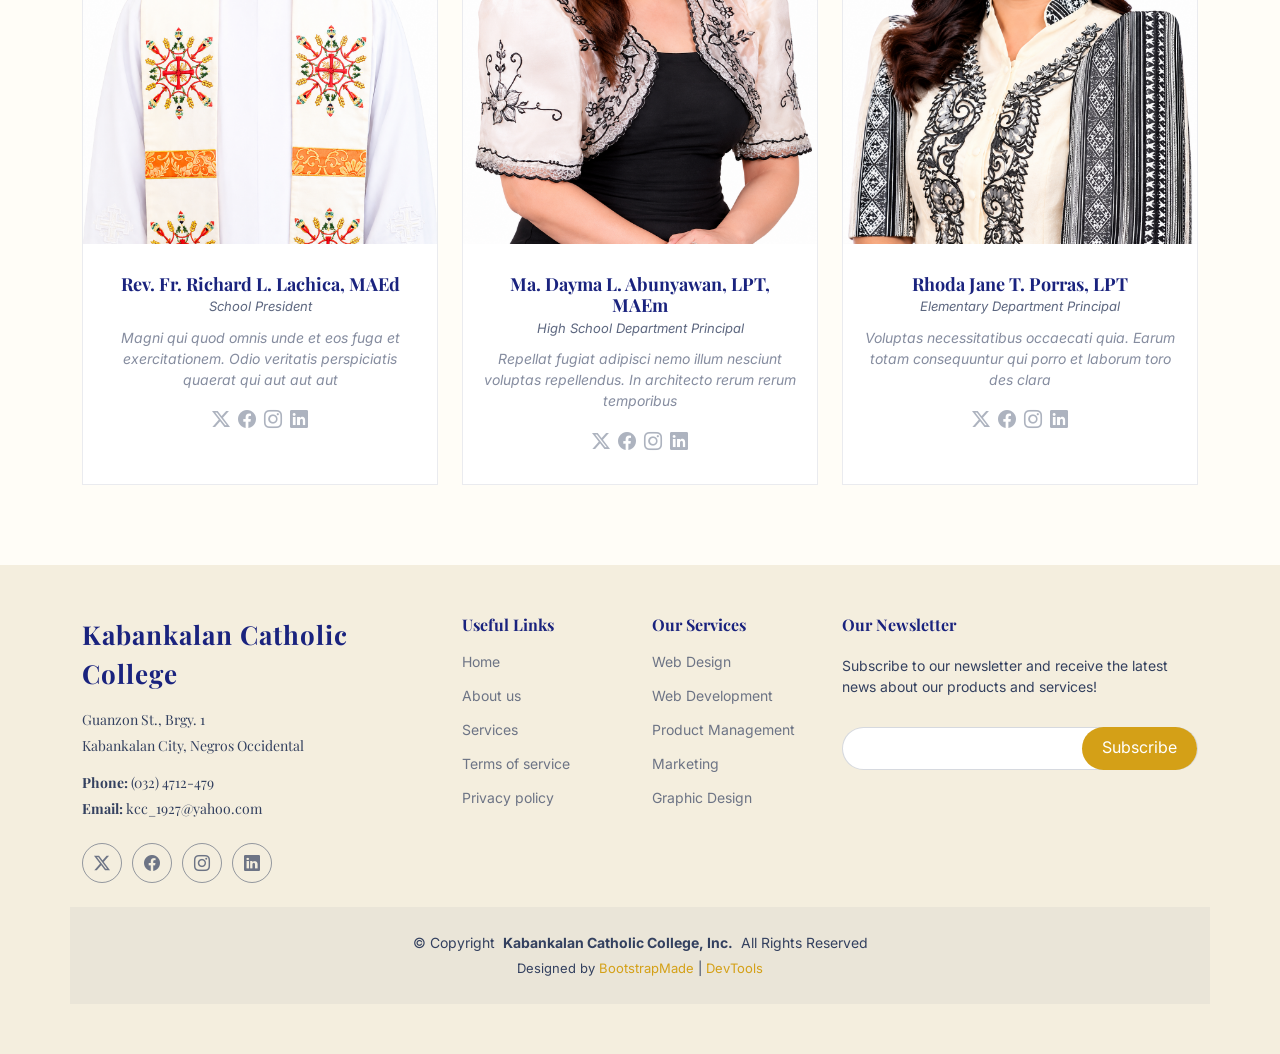
==== commit fd5fe15e: "adding assets" ====
--- a/index.html
+++ b/index.html
@@ -68,7 +68,7 @@
     <!-- Hero Section -->
     <section id="hero" class="hero section dark-background">
 
-      <img src="assets/img/hero-bg.jpg" alt="" data-aos="fade-in">
+      <img src="assets/img/kcc/about.png" alt="Kabankalan Catholic College campus" data-aos="fade-in">
 
       <div class="container">
         <h2 data-aos="fade-up" data-aos-delay="100">Catholic Education:<br>Our Identity, Our Mission</h2>
@@ -88,7 +88,7 @@
         <div class="row gy-4">
 
           <div class="col-lg-6 order-1 order-lg-2" data-aos="fade-up" data-aos-delay="100">
-            <img src="assets/img/about.jpg" class="img-fluid" alt="">
+            <img src="assets/img/hero-bg.jpg" class="img-fluid" alt="KCC students and community activity">
           </div>
 
           <div class="col-lg-6 order-2 order-lg-1 content" data-aos="fade-up" data-aos-delay="200">
@@ -235,11 +235,11 @@
 
           <div class="col-lg-4 col-md-6 d-flex align-items-stretch" data-aos="zoom-in" data-aos-delay="100">
             <div class="course-item">
-              <img src="assets/img/course/course-1.webp" class="img-fluid" alt="...">
+              <img src="assets/img/cmat.png" class="img-fluid" alt="College of Management, Accountancy and Technology">
               <div class="course-content">
                 <div class="d-flex justify-content-between align-items-center mb-3">
-                  <p class="category">Basic Education</p>
-                  <p class="price">K-10</p>
+                  <p class="category">College Department</p>
+                  <p class="price">CMAT</p>
                 </div>
 
                 <h3><a href="course-details.html">Elementary & Junior High School</a></h3>
@@ -261,11 +261,11 @@
 
           <div class="col-lg-4 col-md-6 d-flex align-items-stretch mt-4 mt-md-0" data-aos="zoom-in" data-aos-delay="200">
             <div class="course-item">
-              <img src="assets/img/course/course-2.webp" class="img-fluid" alt="...">
+              <img src="assets/img/ceas.png" class="img-fluid" alt="College of Education, Arts and Sciences">
               <div class="course-content">
                 <div class="d-flex justify-content-between align-items-center mb-3">
-                  <p class="category">Senior High School</p>
-                  <p class="price">Grades 11-12</p>
+                  <p class="category">College Department</p>
+                  <p class="price">CEAS</p>
                 </div>
 
                 <h3><a href="course-details.html">Academic and TVL Tracks</a></h3>
@@ -287,11 +287,11 @@
 
           <div class="col-lg-4 col-md-6 d-flex align-items-stretch mt-4 mt-lg-0" data-aos="zoom-in" data-aos-delay="300">
             <div class="course-item">
-              <img src="assets/img/course/course-3.webp" class="img-fluid" alt="...">
+              <img src="assets/img/crim.png" class="img-fluid" alt="College of Criminology">
               <div class="course-content">
                 <div class="d-flex justify-content-between align-items-center mb-3">
-                  <p class="category">College</p>
-                  <p class="price">Degree Programs</p>
+                  <p class="category">College Department</p>
+                  <p class="price">Criminology</p>
                 </div>
 
                 <h3><a href="course-details.html">Professional Programs</a></h3>
@@ -326,10 +326,10 @@
 
           <div class="col-lg-4 col-md-6 d-flex" data-aos="fade-up" data-aos-delay="100">
             <div class="member">
-              <img src="assets/img/trainers/trainer-1.jpg" class="img-fluid" alt="">
+              <img src="assets/img/trainers/trainer-1.jpg" class="img-fluid" alt="Rev. Fr. Richard L. Lachica">
               <div class="member-content">
-                <h4>Walter White</h4>
-                <span>Web Development</span>
+                <h4>Rev. Fr. Richard L. Lachica, MAEd</h4>
+                <span>School President</span>
                 <p>
                   Magni qui quod omnis unde et eos fuga et exercitationem. Odio veritatis perspiciatis quaerat qui aut aut aut
                 </p>
@@ -345,10 +345,10 @@
 
           <div class="col-lg-4 col-md-6 d-flex" data-aos="fade-up" data-aos-delay="200">
             <div class="member">
-              <img src="assets/img/trainers/trainer-2.jpg" class="img-fluid" alt="">
+              <img src="assets/img/trainers/trainer-2.jpg" class="img-fluid" alt="Ma. Dayma L. Abunyawan">
               <div class="member-content">
-                <h4>Sarah Jhinson</h4>
-                <span>Marketing</span>
+                <h4>Ma. Dayma L. Abunyawan, LPT, MAEm</h4>
+                <span>High School Department Principal</span>
                 <p>
                   Repellat fugiat adipisci nemo illum nesciunt voluptas repellendus. In architecto rerum rerum temporibus
                 </p>
@@ -364,10 +364,10 @@
 
           <div class="col-lg-4 col-md-6 d-flex" data-aos="fade-up" data-aos-delay="300">
             <div class="member">
-              <img src="assets/img/trainers/trainer-3.jpg" class="img-fluid" alt="">
+              <img src="assets/img/trainers/trainer-3.jpg" class="img-fluid" alt="Rhoda Jane T. Porras">
               <div class="member-content">
-                <h4>William Anderson</h4>
-                <span>Content</span>
+                <h4>Rhoda Jane T. Porras, LPT</h4>
+                <span>Elementary Department Principal</span>
                 <p>
                   Voluptas necessitatibus occaecati quia. Earum totam consequuntur qui porro et laborum toro des clara
                 </p>
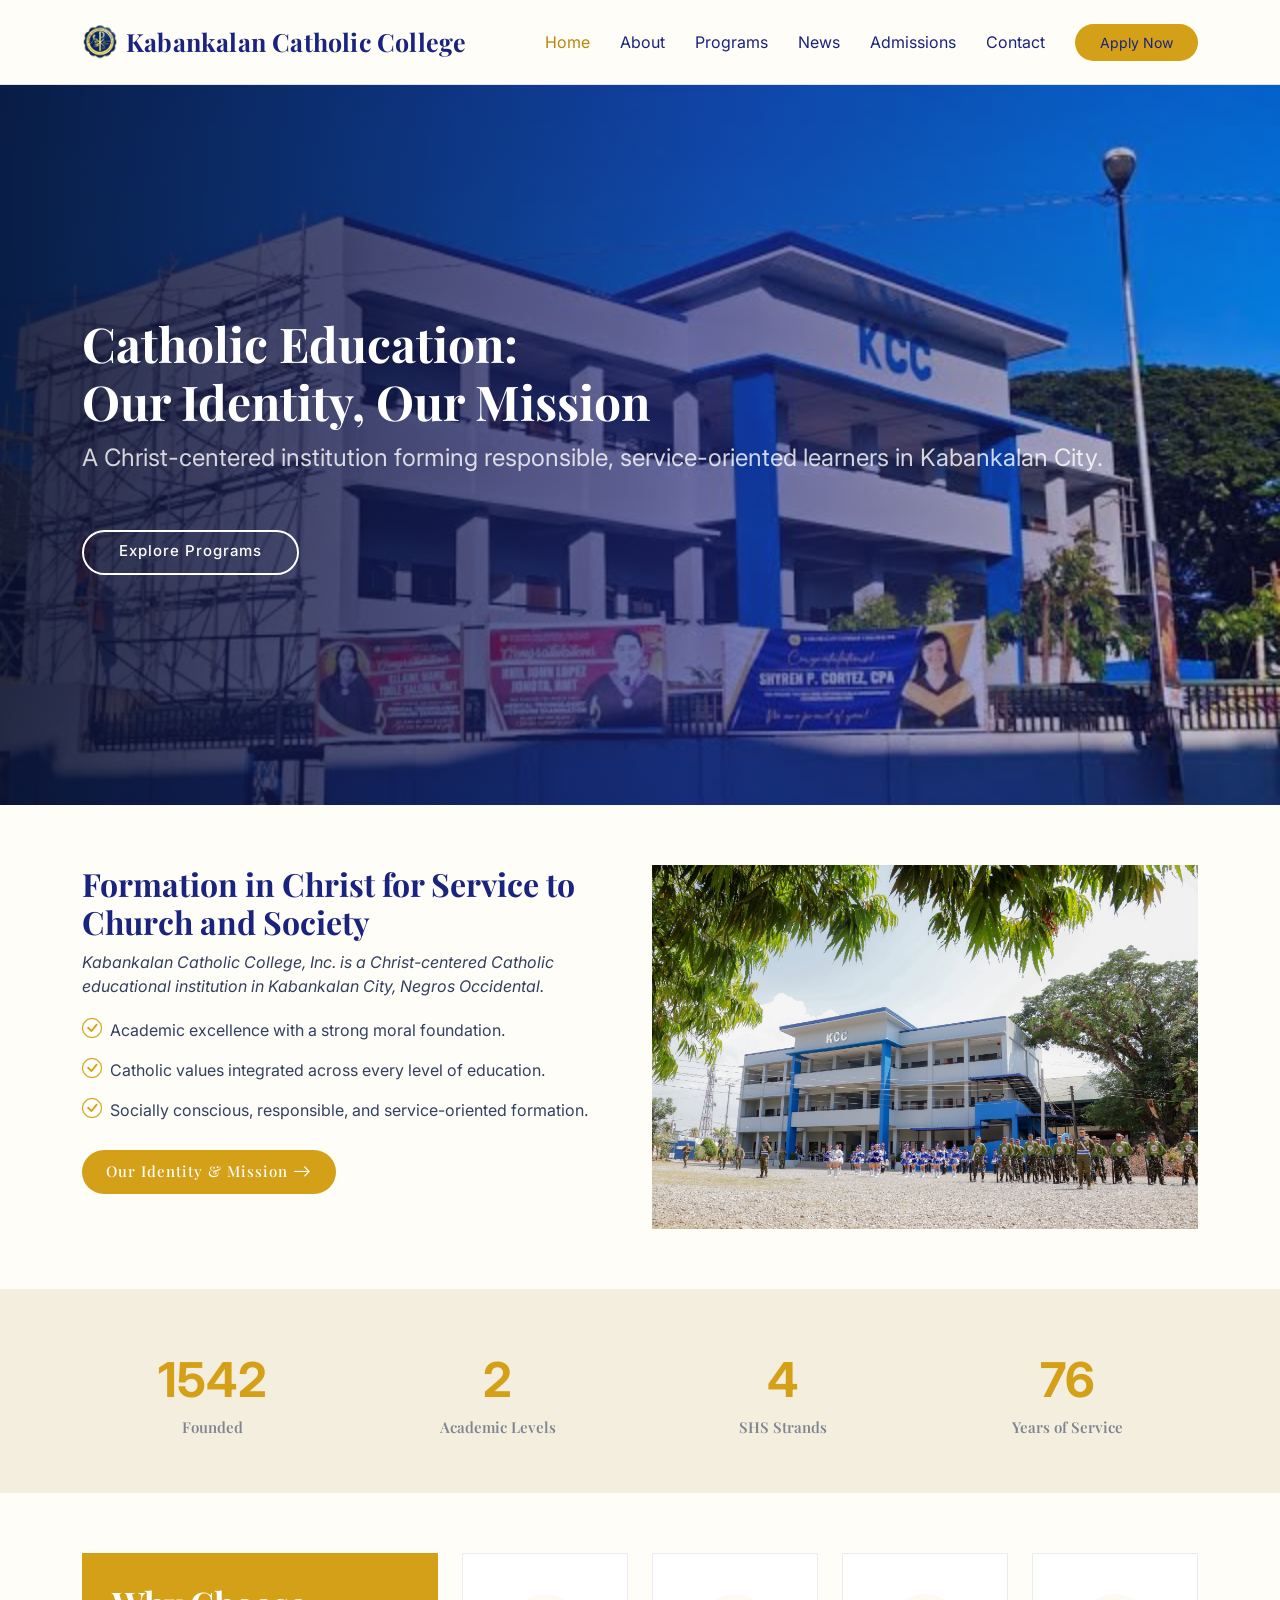
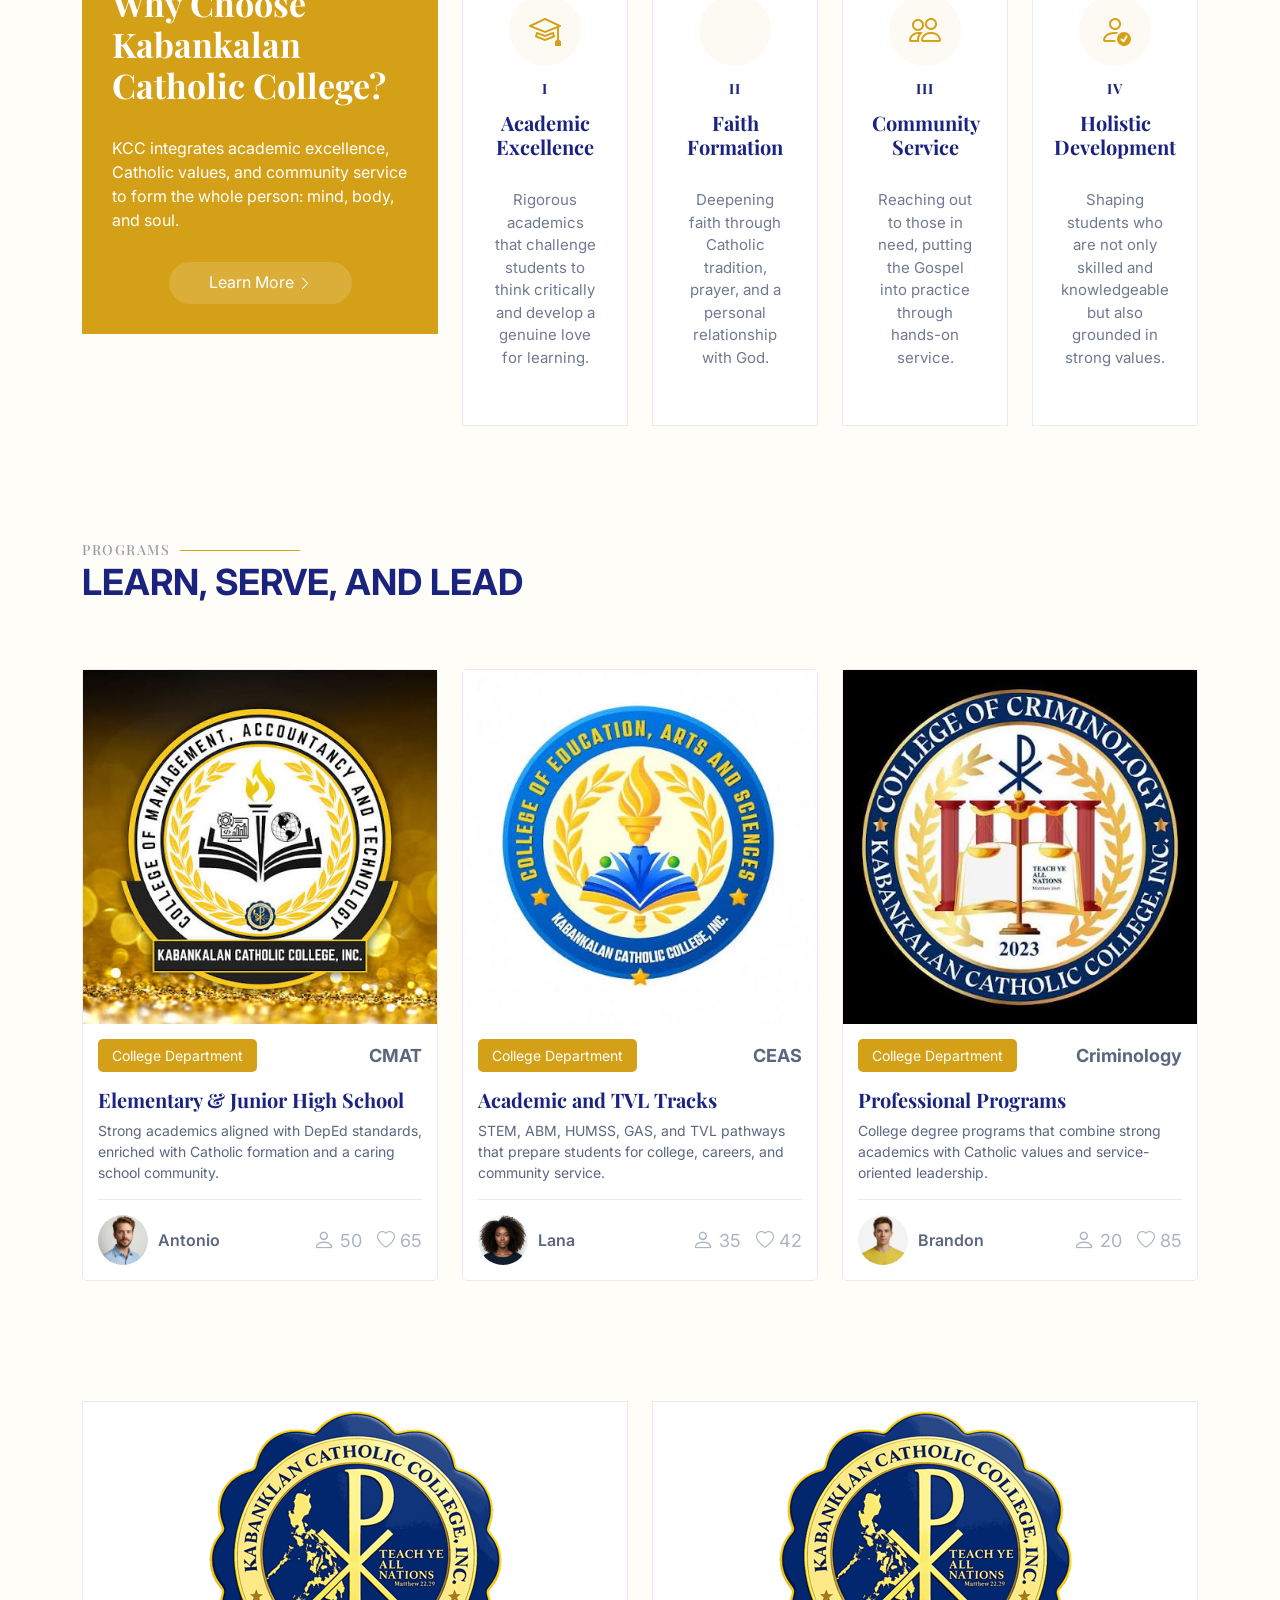
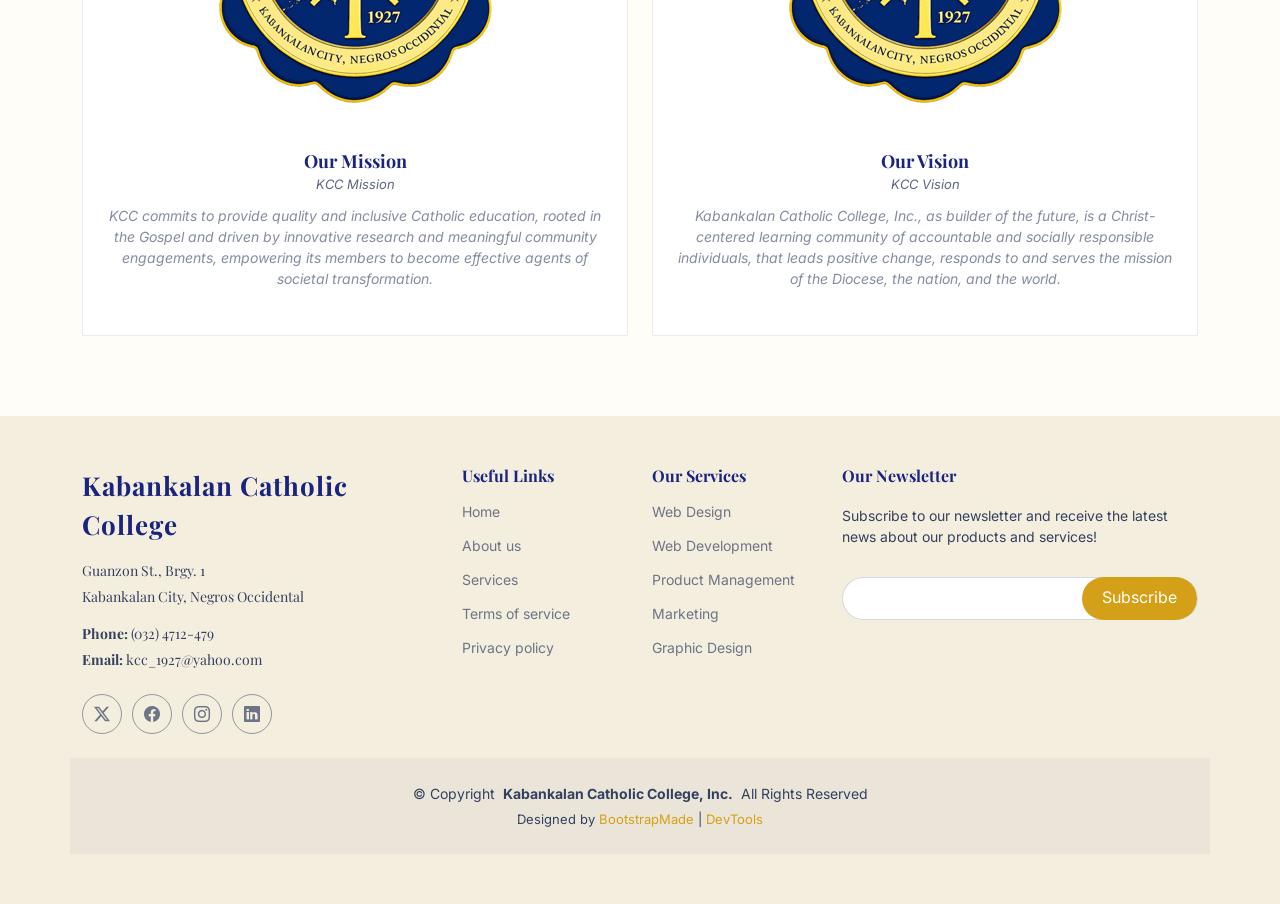
==== commit 571172b8: "adding mission and vission" ====
--- a/index.html
+++ b/index.html
@@ -317,75 +317,44 @@
 
     </section><!-- /Courses Section -->
 
-    <!-- Trainers Index Section -->
-    <section id="trainers-index" class="section trainers-index">
+    <!-- Mission and Vision Section -->
+    <section id="mission-vision" class="section trainers-index">
 
       <div class="container">
 
         <div class="row">
 
-          <div class="col-lg-4 col-md-6 d-flex" data-aos="fade-up" data-aos-delay="100">
+          <div class="col-lg-6 col-md-6 d-flex" data-aos="fade-up" data-aos-delay="100">
             <div class="member">
-              <img src="assets/img/trainers/trainer-1.jpg" class="img-fluid" alt="Rev. Fr. Richard L. Lachica">
+              <img src="assets/img/kcc-logo.png" class="img-fluid" alt="Kabankalan Catholic College official seal">
               <div class="member-content">
-                <h4>Rev. Fr. Richard L. Lachica, MAEd</h4>
-                <span>School President</span>
+                <h4>Our Mission</h4>
+                <span>KCC Mission</span>
                 <p>
-                  Magni qui quod omnis unde et eos fuga et exercitationem. Odio veritatis perspiciatis quaerat qui aut aut aut
+                  KCC commits to provide quality and inclusive Catholic education, rooted in the Gospel and driven by innovative research and meaningful community engagements, empowering its members to become effective agents of societal transformation.
                 </p>
-                <div class="social">
-                  <a href=""><i class="bi bi-twitter-x"></i></a>
-                  <a href=""><i class="bi bi-facebook"></i></a>
-                  <a href=""><i class="bi bi-instagram"></i></a>
-                  <a href=""><i class="bi bi-linkedin"></i></a>
-                </div>
-              </div>
-            </div>
-          </div><!-- End Team Member -->
-
-          <div class="col-lg-4 col-md-6 d-flex" data-aos="fade-up" data-aos-delay="200">
+              </div>
+            </div>
+          </div><!-- End Mission Item -->
+
+          <div class="col-lg-6 col-md-6 d-flex" data-aos="fade-up" data-aos-delay="200">
             <div class="member">
-              <img src="assets/img/trainers/trainer-2.jpg" class="img-fluid" alt="Ma. Dayma L. Abunyawan">
+              <img src="assets/img/kcc-logo.png" class="img-fluid" alt="Kabankalan Catholic College official seal">
               <div class="member-content">
-                <h4>Ma. Dayma L. Abunyawan, LPT, MAEm</h4>
-                <span>High School Department Principal</span>
+                <h4>Our Vision</h4>
+                <span>KCC Vision</span>
                 <p>
-                  Repellat fugiat adipisci nemo illum nesciunt voluptas repellendus. In architecto rerum rerum temporibus
+                  Kabankalan Catholic College, Inc., as builder of the future, is a Christ-centered learning community of accountable and socially responsible individuals, that leads positive change, responds to and serves the mission of the Diocese, the nation, and the world.
                 </p>
-                <div class="social">
-                  <a href=""><i class="bi bi-twitter-x"></i></a>
-                  <a href=""><i class="bi bi-facebook"></i></a>
-                  <a href=""><i class="bi bi-instagram"></i></a>
-                  <a href=""><i class="bi bi-linkedin"></i></a>
-                </div>
-              </div>
-            </div>
-          </div><!-- End Team Member -->
-
-          <div class="col-lg-4 col-md-6 d-flex" data-aos="fade-up" data-aos-delay="300">
-            <div class="member">
-              <img src="assets/img/trainers/trainer-3.jpg" class="img-fluid" alt="Rhoda Jane T. Porras">
-              <div class="member-content">
-                <h4>Rhoda Jane T. Porras, LPT</h4>
-                <span>Elementary Department Principal</span>
-                <p>
-                  Voluptas necessitatibus occaecati quia. Earum totam consequuntur qui porro et laborum toro des clara
-                </p>
-                <div class="social">
-                  <a href=""><i class="bi bi-twitter-x"></i></a>
-                  <a href=""><i class="bi bi-facebook"></i></a>
-                  <a href=""><i class="bi bi-instagram"></i></a>
-                  <a href=""><i class="bi bi-linkedin"></i></a>
-                </div>
-              </div>
-            </div>
-          </div><!-- End Team Member -->
-
-        </div>
-
-      </div>
-
-    </section><!-- /Trainers Index Section -->
+              </div>
+            </div>
+          </div><!-- End Vision Item -->
+
+        </div>
+
+      </div>
+
+    </section><!-- /Mission and Vision Section -->
 
   </main>
 
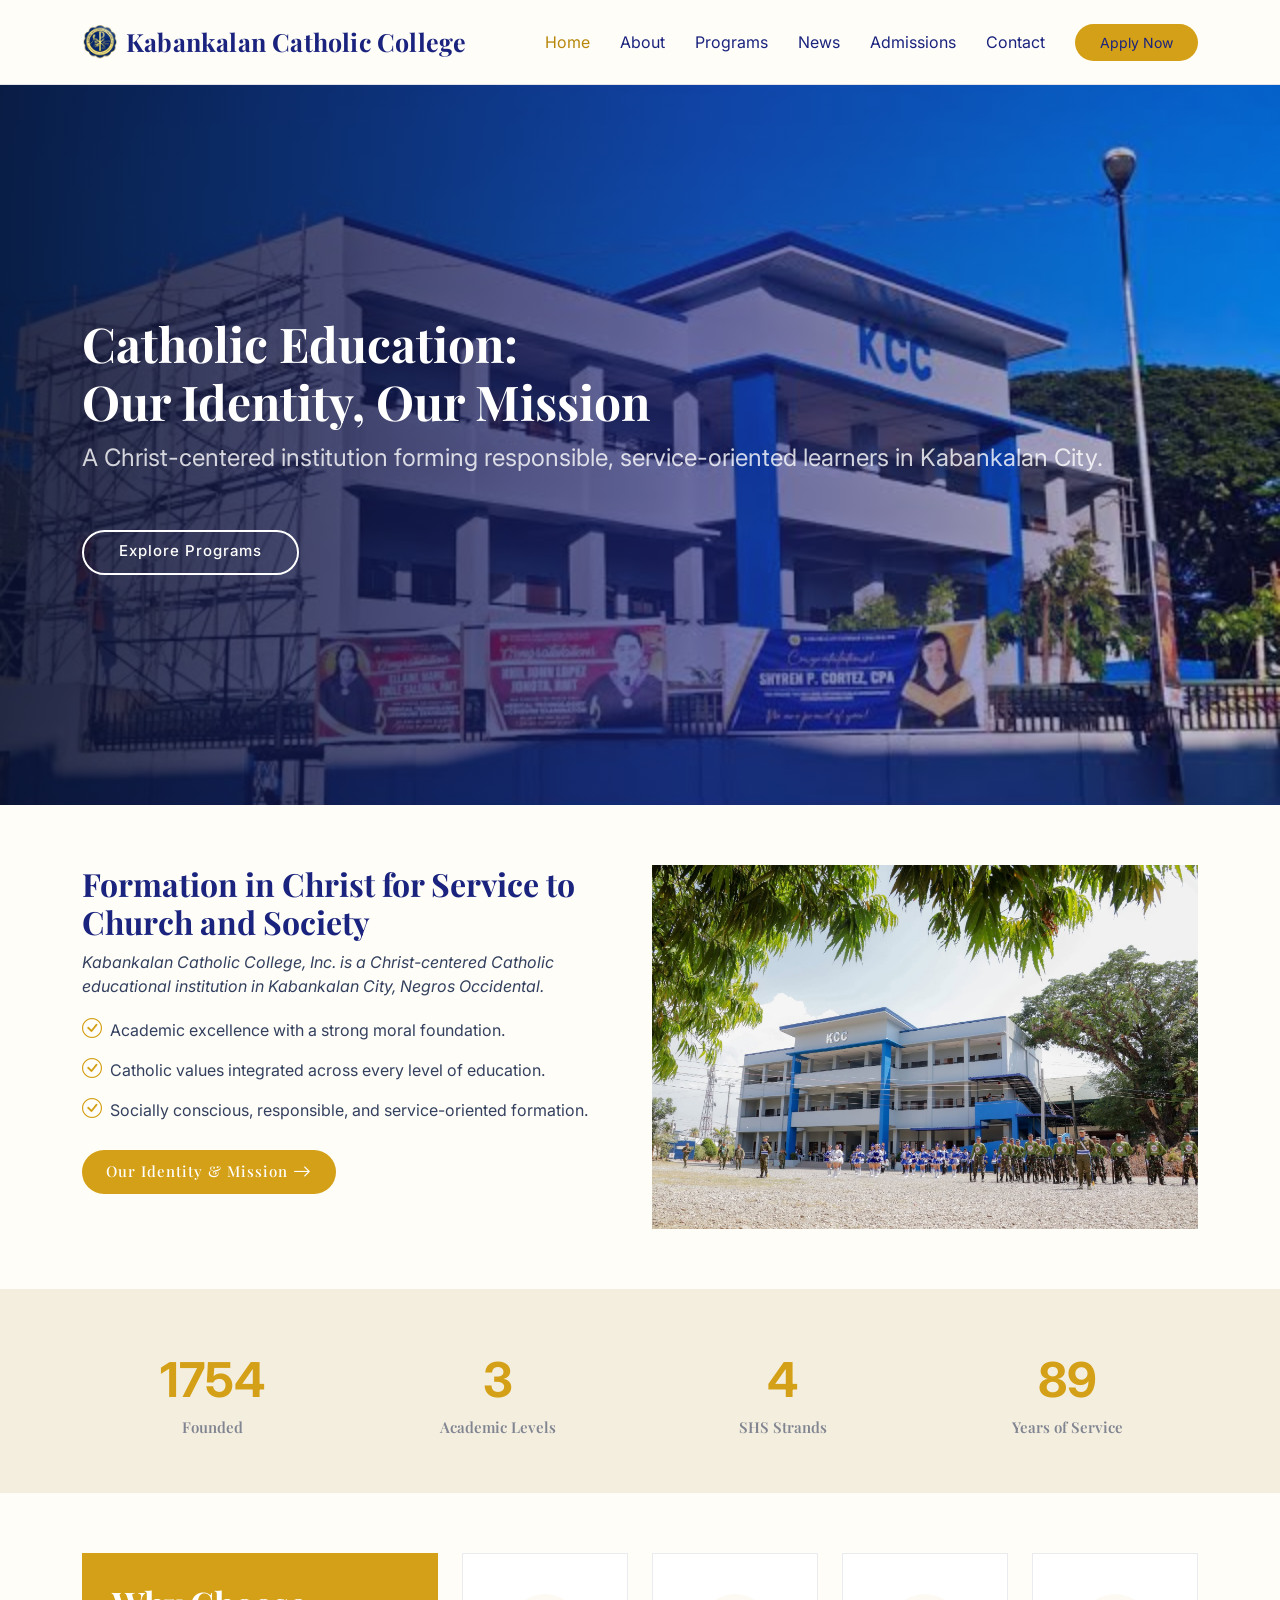
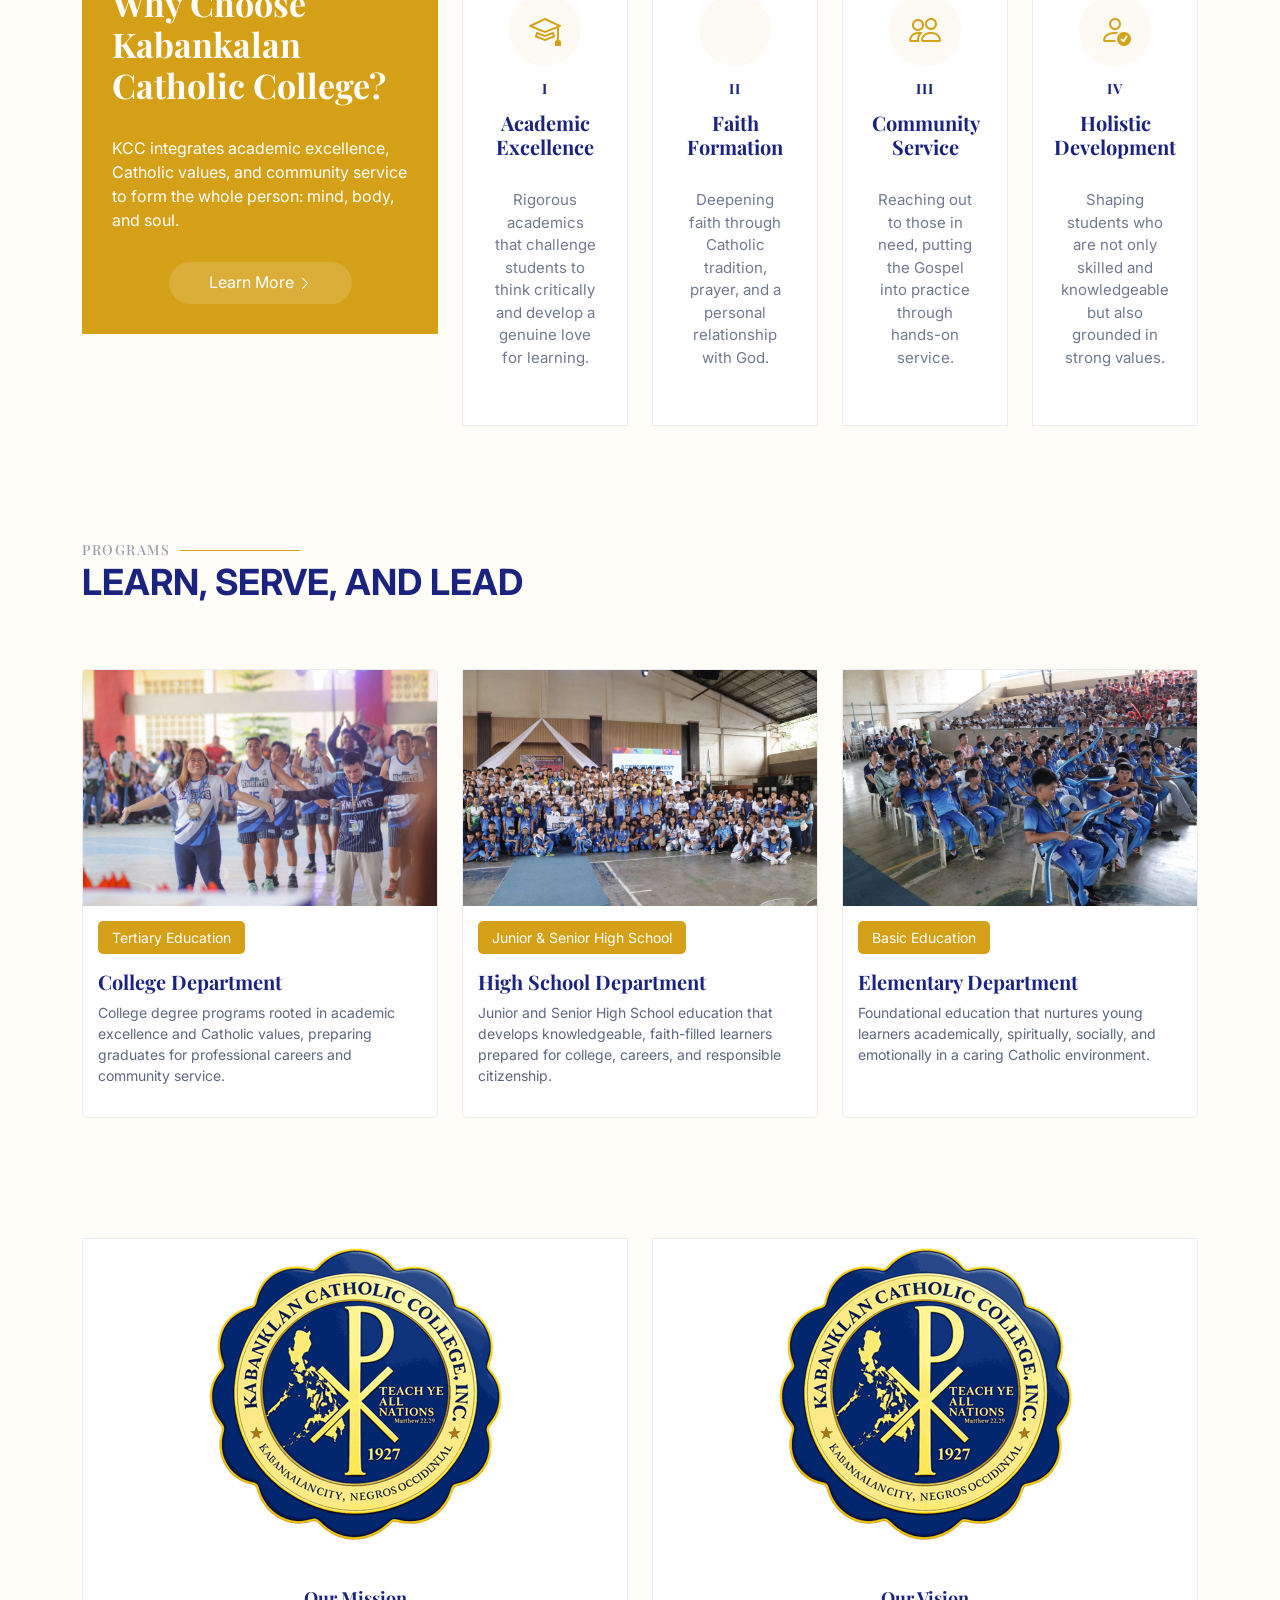
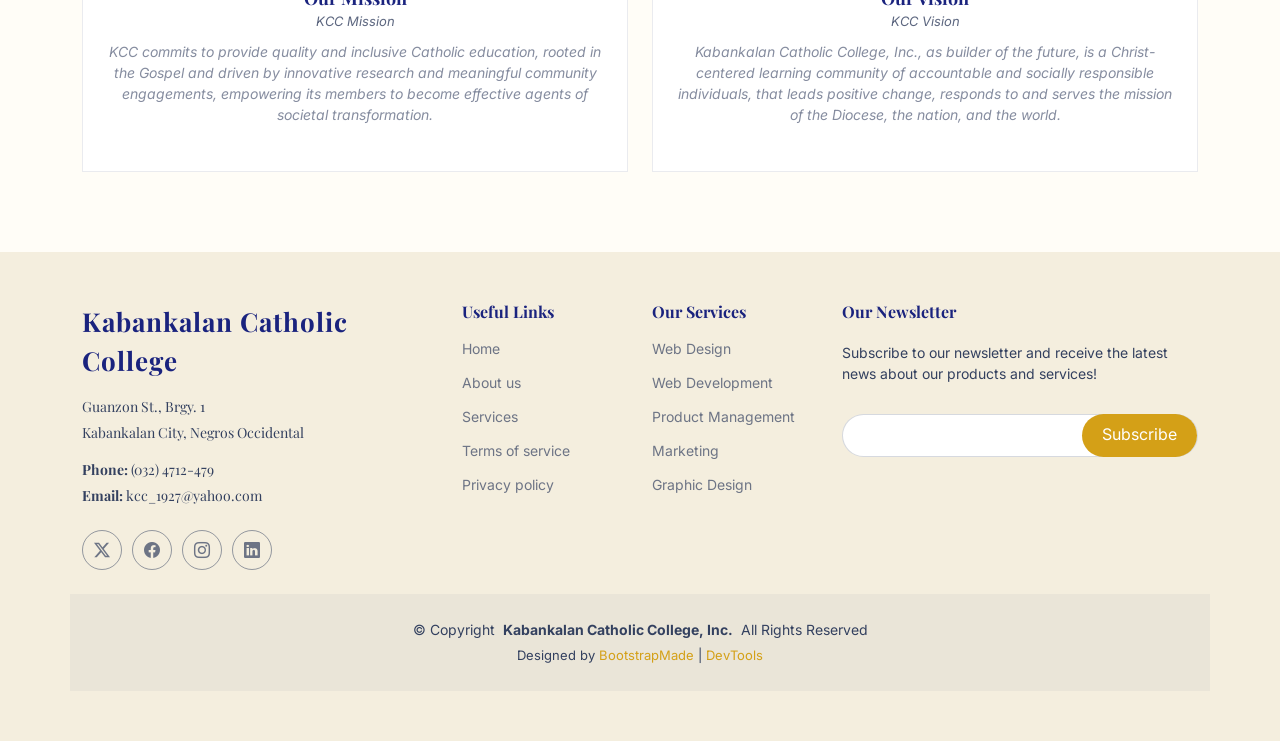
==== commit 877e6e34: "images finalizing" ====
--- a/index.html
+++ b/index.html
@@ -235,78 +235,42 @@
 
           <div class="col-lg-4 col-md-6 d-flex align-items-stretch" data-aos="zoom-in" data-aos-delay="100">
             <div class="course-item">
-              <img src="assets/img/cmat.png" class="img-fluid" alt="College of Management, Accountancy and Technology">
+              <img src="assets/img/college.png" class="img-fluid" alt="KCC College Department">
               <div class="course-content">
                 <div class="d-flex justify-content-between align-items-center mb-3">
-                  <p class="category">College Department</p>
-                  <p class="price">CMAT</p>
-                </div>
-
-                <h3><a href="course-details.html">Elementary & Junior High School</a></h3>
-                <p class="description">Strong academics aligned with DepEd standards, enriched with Catholic formation and a caring school community.</p>
-                <div class="trainer d-flex justify-content-between align-items-center">
-                  <div class="trainer-profile d-flex align-items-center">
-                    <img src="assets/img/person/person-m-7.webp" class="img-fluid" alt="">
-                    <a href="" class="trainer-link">Antonio</a>
-                  </div>
-                  <div class="trainer-rank d-flex align-items-center">
-                    <i class="bi bi-person user-icon"></i>&nbsp;50
-                    &nbsp;&nbsp;
-                    <i class="bi bi-heart heart-icon"></i>&nbsp;65
-                  </div>
-                </div>
+                  <p class="category">Tertiary Education</p>
+                </div>
+
+                <h3><a href="courses.html">College Department</a></h3>
+                <p class="description">College degree programs rooted in academic excellence and Catholic values, preparing graduates for professional careers and community service.</p>
               </div>
             </div>
           </div> <!-- End Course Item-->
 
           <div class="col-lg-4 col-md-6 d-flex align-items-stretch mt-4 mt-md-0" data-aos="zoom-in" data-aos-delay="200">
             <div class="course-item">
-              <img src="assets/img/ceas.png" class="img-fluid" alt="College of Education, Arts and Sciences">
+              <img src="assets/img/hs.png" class="img-fluid" alt="KCC High School Department">
               <div class="course-content">
                 <div class="d-flex justify-content-between align-items-center mb-3">
-                  <p class="category">College Department</p>
-                  <p class="price">CEAS</p>
-                </div>
-
-                <h3><a href="course-details.html">Academic and TVL Tracks</a></h3>
-                <p class="description">STEM, ABM, HUMSS, GAS, and TVL pathways that prepare students for college, careers, and community service.</p>
-                <div class="trainer d-flex justify-content-between align-items-center">
-                  <div class="trainer-profile d-flex align-items-center">
-                    <img src="assets/img/person/person-f-14.webp" class="img-fluid" alt="">
-                    <a href="" class="trainer-link">Lana</a>
-                  </div>
-                  <div class="trainer-rank d-flex align-items-center">
-                    <i class="bi bi-person user-icon"></i>&nbsp;35
-                    &nbsp;&nbsp;
-                    <i class="bi bi-heart heart-icon"></i>&nbsp;42
-                  </div>
-                </div>
+                  <p class="category">Junior & Senior High School</p>
+                </div>
+
+                <h3><a href="courses.html">High School Department</a></h3>
+                <p class="description">Junior and Senior High School education that develops knowledgeable, faith-filled learners prepared for college, careers, and responsible citizenship.</p>
               </div>
             </div>
           </div> <!-- End Course Item-->
 
           <div class="col-lg-4 col-md-6 d-flex align-items-stretch mt-4 mt-lg-0" data-aos="zoom-in" data-aos-delay="300">
             <div class="course-item">
-              <img src="assets/img/crim.png" class="img-fluid" alt="College of Criminology">
+              <img src="assets/img/elem.png" class="img-fluid" alt="KCC Elementary Department">
               <div class="course-content">
                 <div class="d-flex justify-content-between align-items-center mb-3">
-                  <p class="category">College Department</p>
-                  <p class="price">Criminology</p>
-                </div>
-
-                <h3><a href="course-details.html">Professional Programs</a></h3>
-                <p class="description">College degree programs that combine strong academics with Catholic values and service-oriented leadership.</p>
-                <div class="trainer d-flex justify-content-between align-items-center">
-                  <div class="trainer-profile d-flex align-items-center">
-                    <img src="assets/img/person/person-m-12.webp" class="img-fluid" alt="">
-                    <a href="" class="trainer-link">Brandon</a>
-                  </div>
-                  <div class="trainer-rank d-flex align-items-center">
-                    <i class="bi bi-person user-icon"></i>&nbsp;20
-                    &nbsp;&nbsp;
-                    <i class="bi bi-heart heart-icon"></i>&nbsp;85
-                  </div>
-                </div>
+                  <p class="category">Basic Education</p>
+                </div>
+
+                <h3><a href="courses.html">Elementary Department</a></h3>
+                <p class="description">Foundational education that nurtures young learners academically, spiritually, socially, and emotionally in a caring Catholic environment.</p>
               </div>
             </div>
           </div> <!-- End Course Item-->
